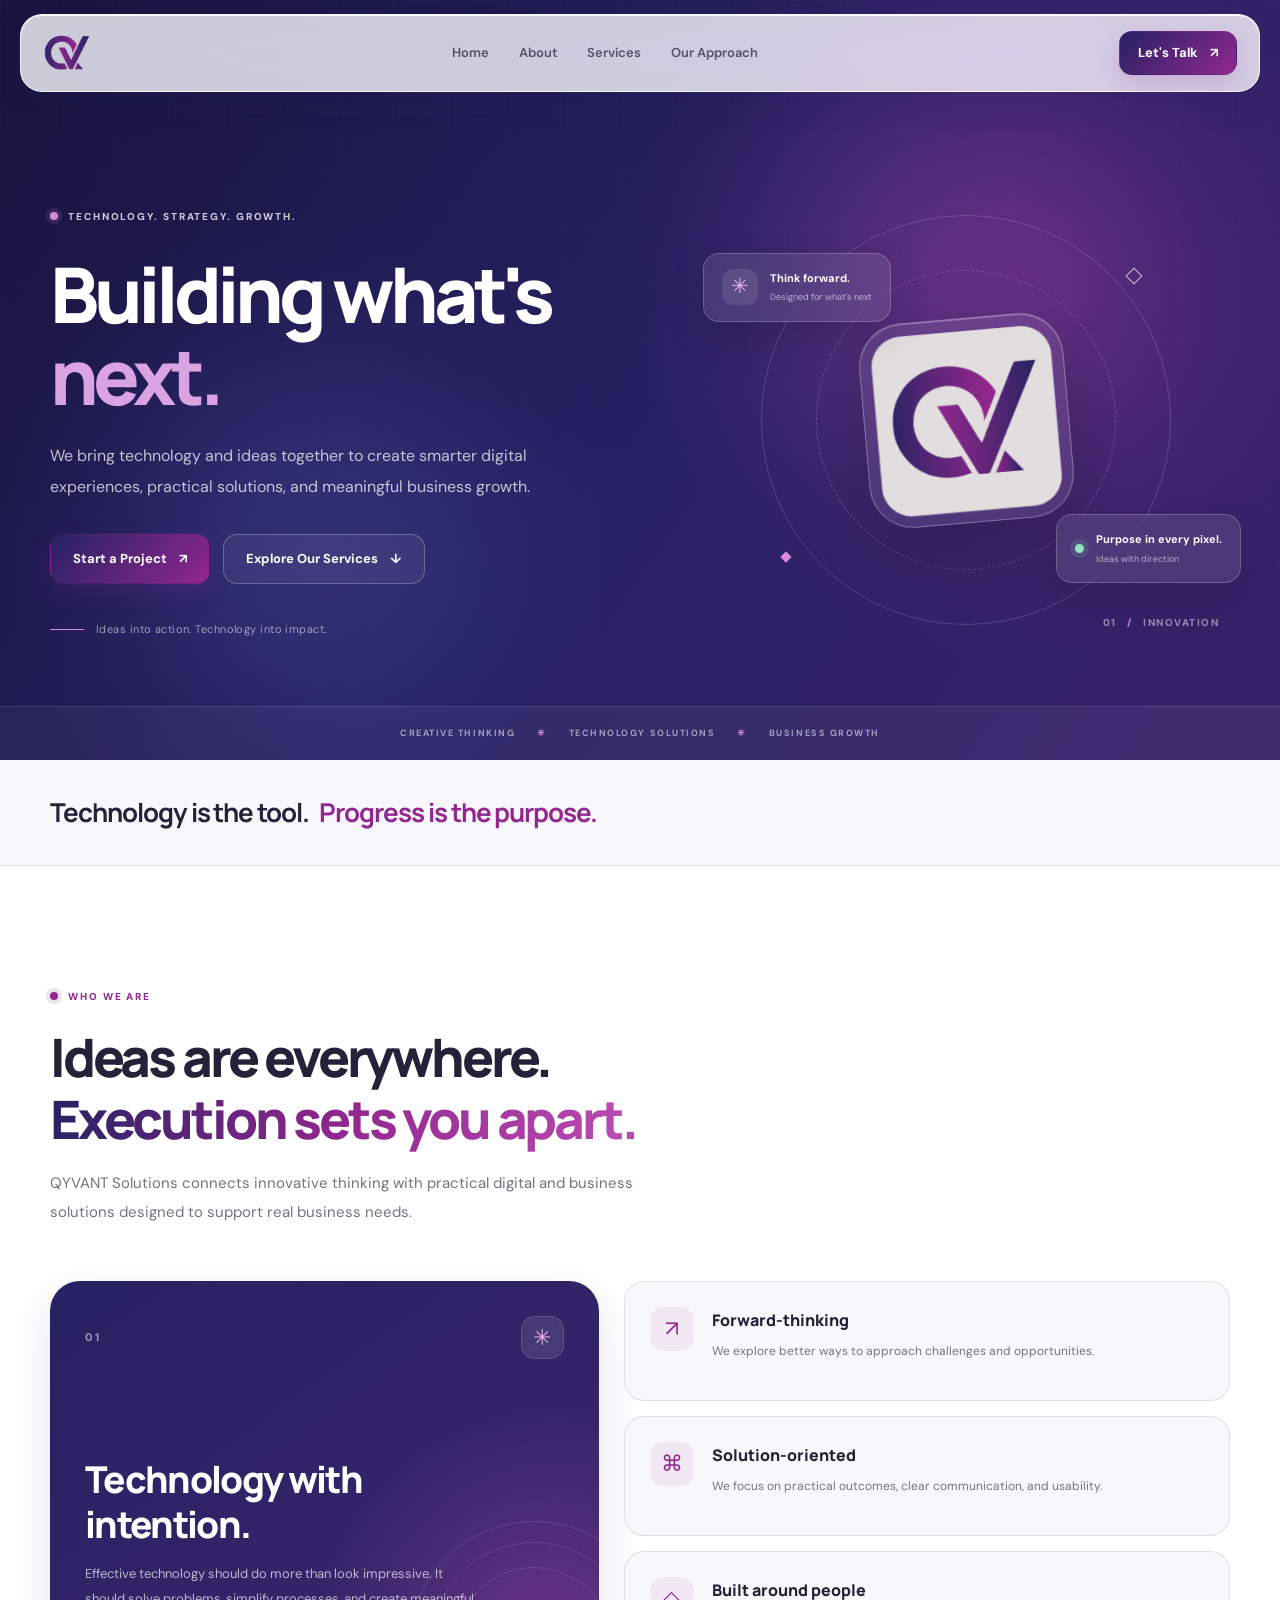
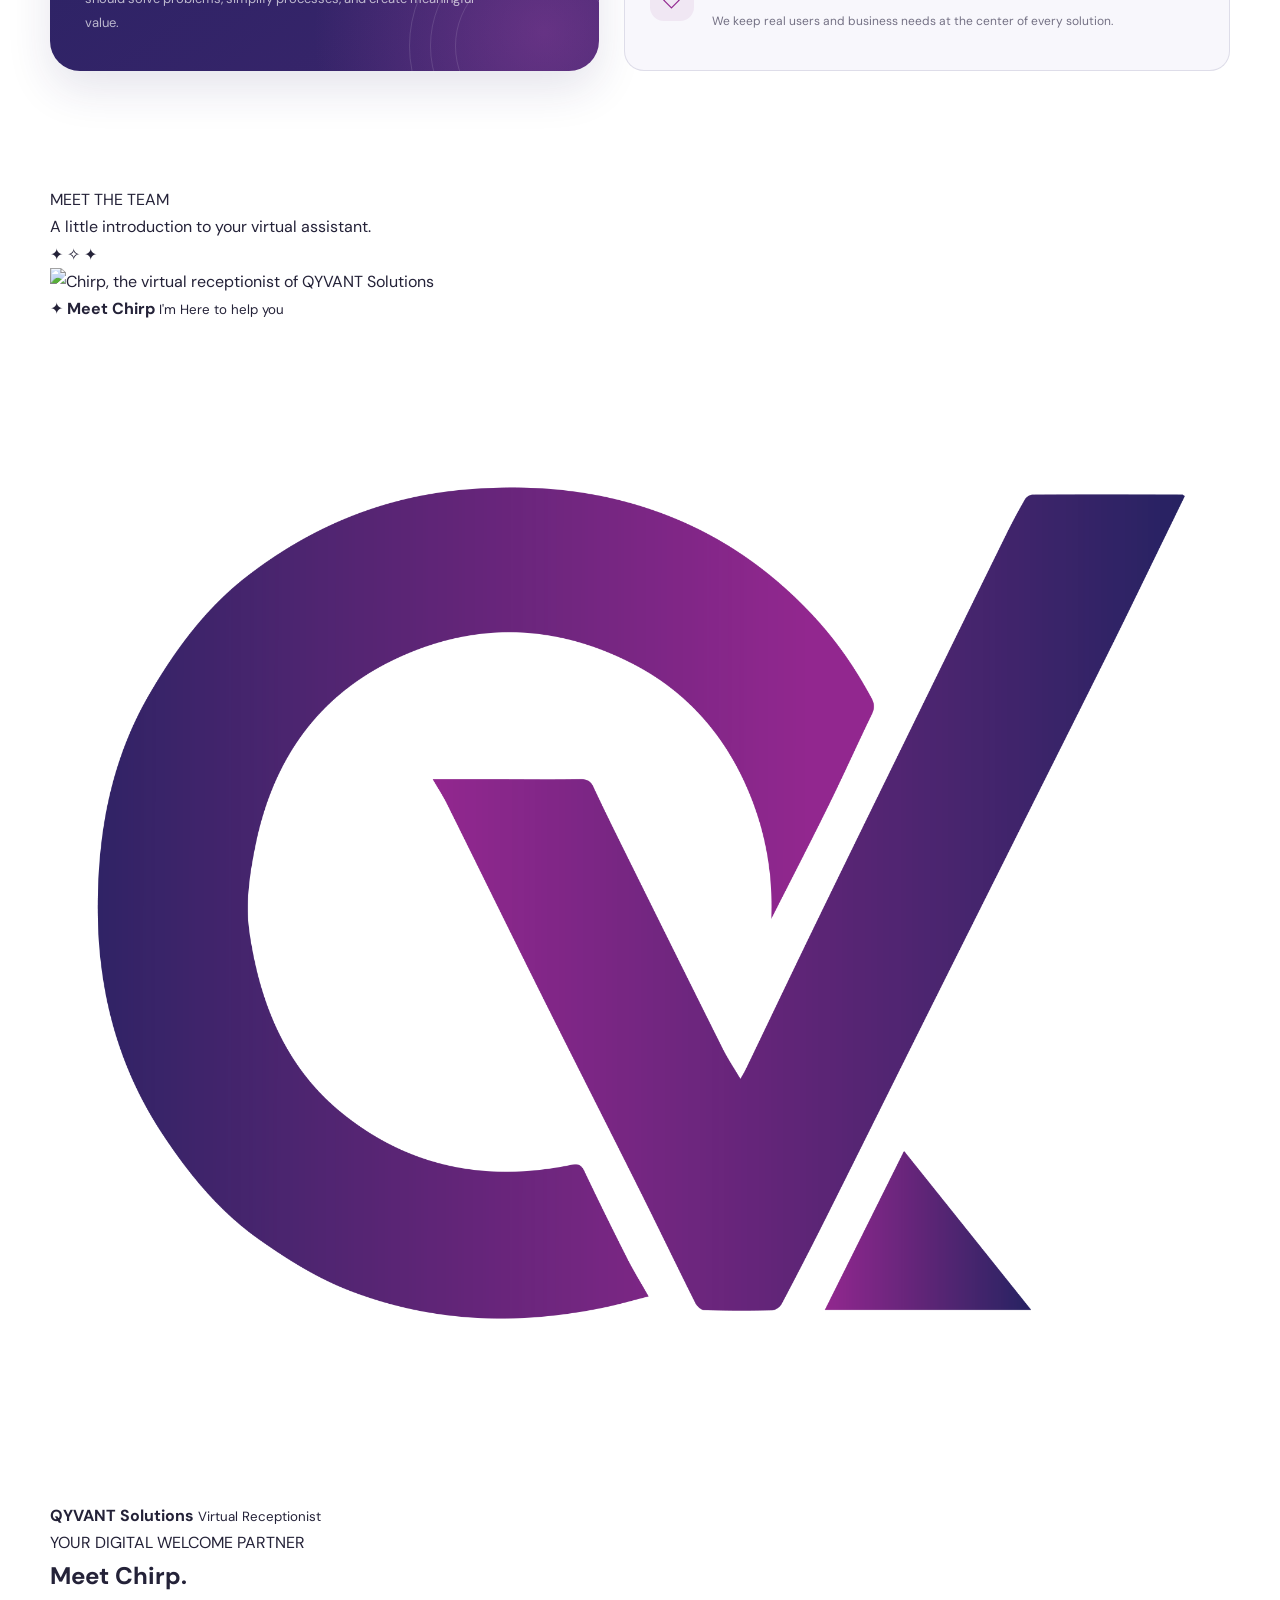
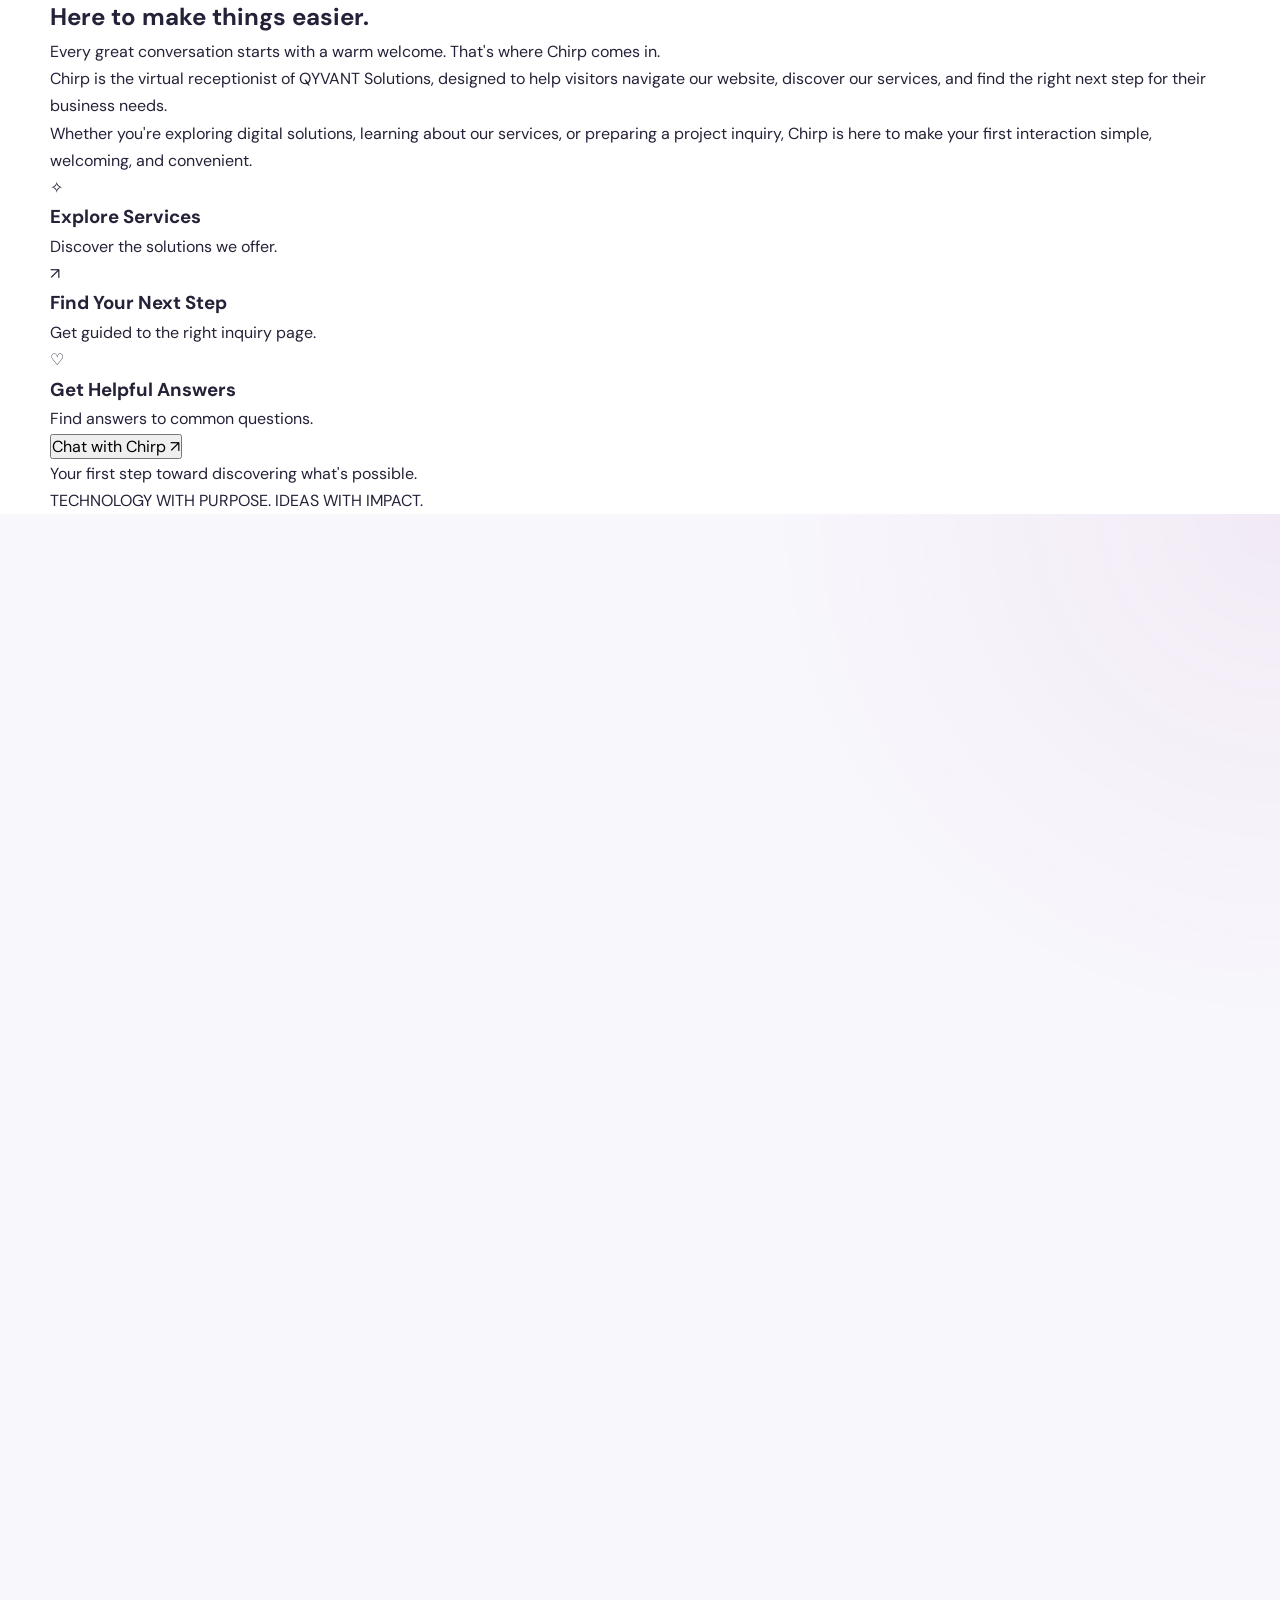
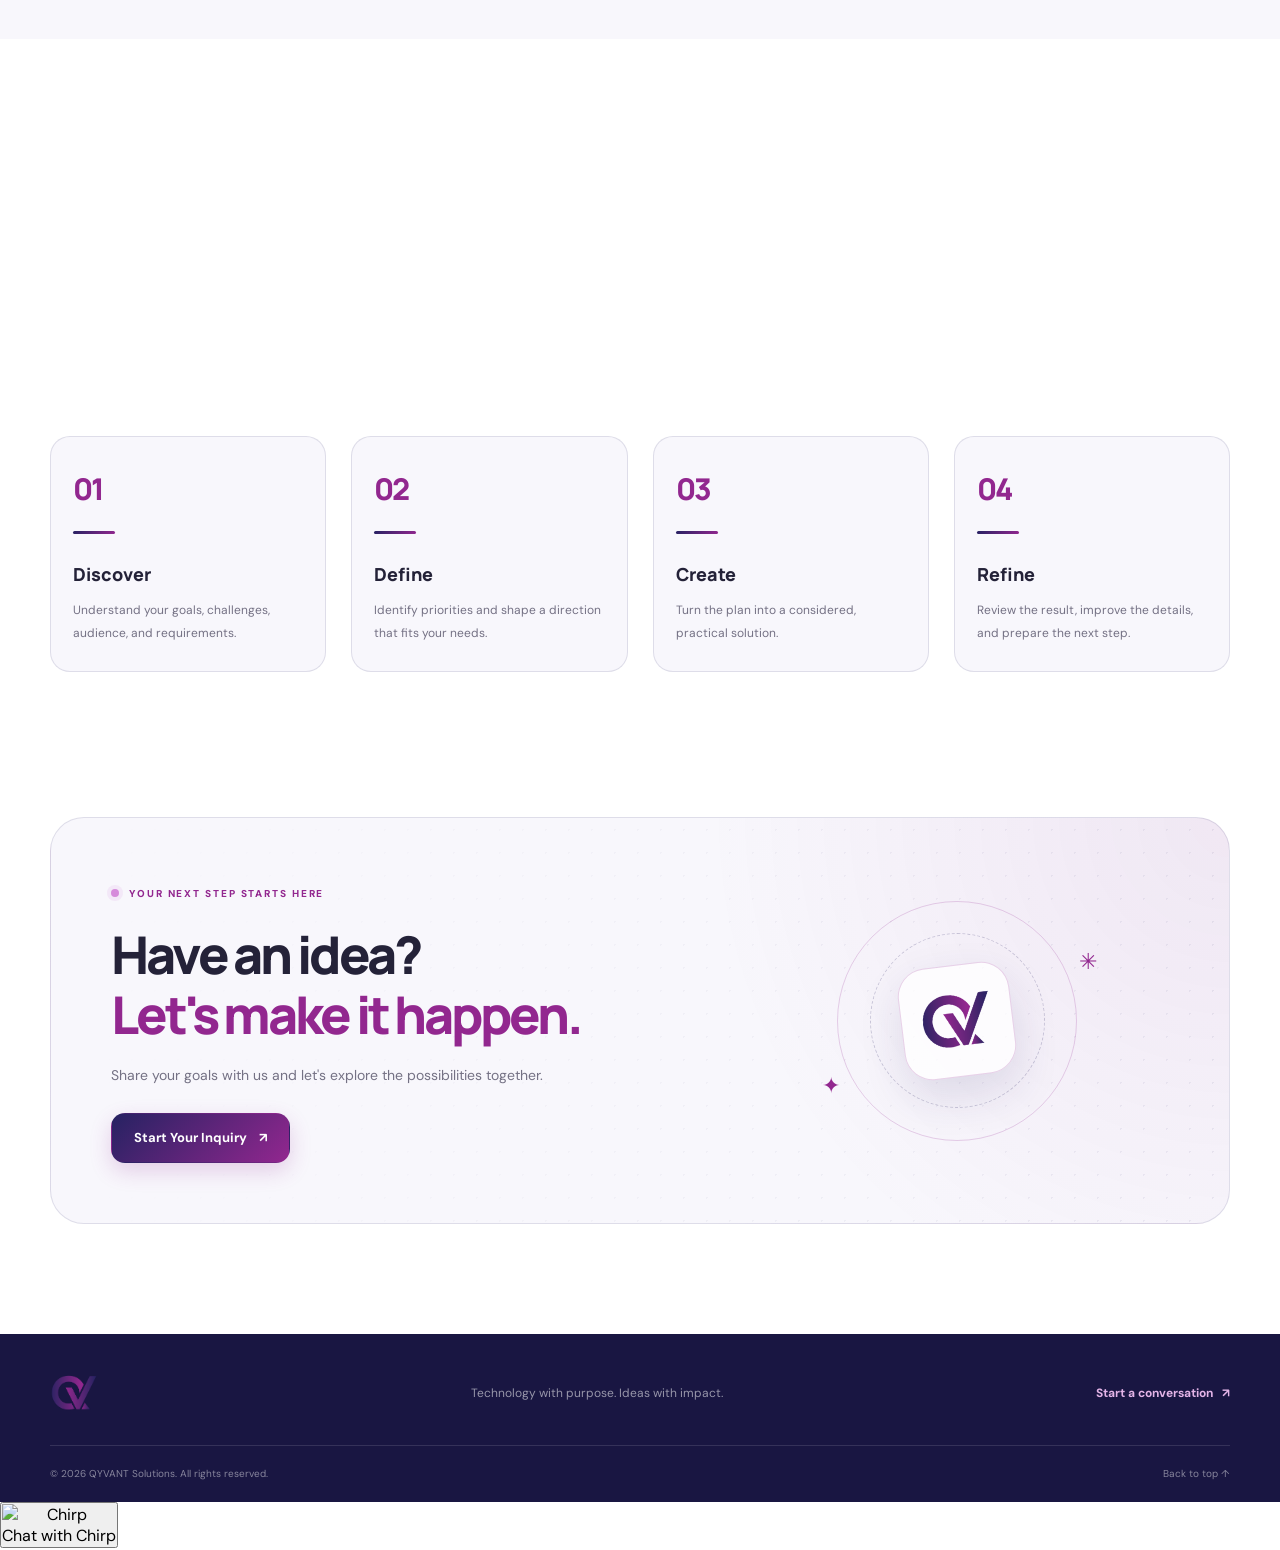
==== index.html @ beae785b "index.html" ====
<!DOCTYPE html>
<html lang="en">
<head>
    <meta charset="UTF-8">
    <meta name="viewport" content="width=device-width, initial-scale=1.0">

    <meta name="description" content="Qyvант Solutions delivers digital marketing, social media, branding, website, and business strategy solutions to help organizations grow.">

    <meta name="theme-color" content="#262262">
    <title>QYVANT Solutions | Technology With Purpose</title>

    <link rel="preconnect" href="https://fonts.googleapis.com">
    <link rel="preconnect" href="https://fonts.gstatic.com" crossorigin>
    <link href="https://fonts.googleapis.com/css2?family=DM+Sans:wght@400;500;600;700&family=Manrope:wght@400;500;600;700;800&display=swap" rel="stylesheet">

    <link rel="stylesheet" href="style.css">
    <script src="script.js" defer></script>
</head>
<body>

    <!-- NAVIGATION -->
    <header class="site-header">
        <div class="container navbar">

            <a href="index.html" class="brand" aria-label="QYVANT Solutions home">
                <img src="logo.png" alt="QYVANT Solutions logo" class="brand-logo">
            </a>

            <button class="menu-toggle"
                    type="button"
                    aria-label="Open navigation menu"
                    aria-expanded="false"
                    aria-controls="navLinks">
                <span></span>
                <span></span>
                <span></span>
            </button>

            <nav class="nav-links" id="navLinks">
                <a href="#home">Home</a>
                <a href="#about">About</a>
                <a href="#services">Services</a>
                <a href="#process">Our Approach</a>
                <a href="#contact" class="mobile-contact-link">Contact</a>
            </nav>

            <a href="inquiry.html" class="button button-nav">
                Let's Talk <span aria-hidden="true">↗</span>
            </a>

        </div>
    </header>

    <main>

        <!-- HERO -->
        <section class="hero" id="home">
            <div class="hero-grid-bg"></div>
            <div class="hero-glow hero-glow-one"></div>
            <div class="hero-glow hero-glow-two"></div>

            <div class="container hero-layout">

                <div class="hero-copy reveal">
                    <div class="eyebrow eyebrow-dark">
                        <span class="eyebrow-dot"></span>
                        TECHNOLOGY. STRATEGY. GROWTH.
                    </div>

                    <h1>
                        Building what's
                        <span class="hero-highlight">next.</span>
                    </h1>

                    <p class="hero-description">
                        We bring technology and ideas together to create
                        smarter digital experiences, practical solutions,
                        and meaningful business growth.
                    </p>

                    <div class="hero-actions">
                        <a href="inquiry.html" class="button button-primary">
                            Start a Project <span aria-hidden="true">↗</span>
                        </a>

                        <a href="#services" class="button button-outline-light">
                            Explore Our Services <span aria-hidden="true">↓</span>
                        </a>
                    </div>

                    <div class="hero-footnote">
                        <span class="footnote-line"></span>
                        <span>Ideas into action. Technology into impact.</span>
                    </div>
                </div>

                <div class="hero-art reveal reveal-delay">
                    <div class="art-orbit orbit-outer"></div>
                    <div class="art-orbit orbit-inner"></div>

                    <div class="art-cross cross-one"></div>
                    <div class="art-cross cross-two"></div>

                    <div class="art-card art-card-top">
                        <span class="art-card-icon">✳</span>
                        <div>
                            <strong>Think forward.</strong>
                            <small>Designed for what's next</small>
                        </div>
                    </div>

                    <div class="brand-emblem">
                        <div class="emblem-glow"></div>
                        <div class="emblem-inner">
                            <img src="logobranding.png" alt="QYVANT Solutions" class="hero-logo">
                        </div>
                    </div>

                    <div class="art-card art-card-bottom">
                        <span class="status-pulse"></span>
                        <div>
                            <strong>Purpose in every pixel.</strong>
                            <small>Ideas with direction</small>
                        </div>
                    </div>

                    <div class="art-index">01 <span>/</span> INNOVATION</div>
                </div>

            </div>

            <div class="hero-bottom-line">
                <span>CREATIVE THINKING</span>
                <span class="line-dot">✳</span>
                <span>TECHNOLOGY SOLUTIONS</span>
                <span class="line-dot">✳</span>
                <span>BUSINESS GROWTH</span>
            </div>
        </section>

        <!-- INTRO STRIP -->
        <section class="intro-strip">
            <div class="container intro-strip-inner">
                <p>Technology is the tool.</p>
                <p class="intro-strip-highlight">Progress is the purpose.</p>
            </div>
        </section>

        <!-- ABOUT -->
        <section class="section about-section" id="about">
            <div class="container">

                <div class="section-heading reveal">
                    <div class="eyebrow">
                        <span class="eyebrow-dot"></span>
                        WHO WE ARE
                    </div>

                    <h2>
                        Ideas are everywhere.
                        <span class="gradient-text">Execution sets you apart.</span>
                    </h2>

                    <p>
                        QYVANT Solutions connects innovative thinking
                        with practical digital and business solutions
                        designed to support real business needs.
                    </p>
                </div>

                <div class="about-grid">

                    <article class="about-feature reveal">
                        <div class="about-feature-top">
                            <span class="feature-number">01</span>
                            <span class="feature-symbol">✳</span>
                        </div>

                        <h3>Technology with intention.</h3>

                        <p>
                            Effective technology should do more than look
                            impressive. It should solve problems, simplify
                            processes, and create meaningful value.
                        </p>

                        <div class="feature-decoration"></div>
                    </article>

                    <div class="about-details">

                        <article class="detail-card reveal">
                            <span class="detail-icon">↗</span>
                            <div>
                                <h3>Forward-thinking</h3>
                                <p>
                                    We explore better ways to approach
                                    challenges and opportunities.
                                </p>
                            </div>
                        </article>

                        <article class="detail-card reveal">
                            <span class="detail-icon">⌘</span>
                            <div>
                                <h3>Solution-oriented</h3>
                                <p>
                                    We focus on practical outcomes,
                                    clear communication, and usability.
                                </p>
                            </div>
                        </article>

                        <article class="detail-card reveal">
                            <span class="detail-icon">◇</span>
                            <div>
                                <h3>Built around people</h3>
                                <p>
                                    We keep real users and business needs
                                    at the center of every solution.
                                </p>
                            </div>
                        </article>

                    </div>
                </div>
            </div>
        </section>
        <!-- =========================================
            MEET CHIRP — VIRTUAL RECEPTIONIST
        ========================================= -->

        <section class="chirp-section" id="about-chirp">
            <div class="container">

                <!-- Section Heading -->
                <div class="chirp-section-heading">
                    <span class="chirp-eyebrow">
                        <span class="chirp-eyebrow-dot"></span>
                        MEET THE TEAM
                    </span>

                    <p class="chirp-heading-note">
                        A little introduction to your virtual assistant.
                    </p>
                </div>

                <!-- Main Chirp Layout -->
                <div class="chirp-profile">

                    <!-- LEFT: CHIRP IMAGE -->
                    <div class="chirp-visual">

                        <div class="chirp-visual-glow"></div>
                        <div class="chirp-orbit chirp-orbit-one"></div>
                        <div class="chirp-orbit chirp-orbit-two"></div>

                        <span class="chirp-spark chirp-spark-one">✦</span>
                        <span class="chirp-spark chirp-spark-two">✧</span>
                        <span class="chirp-spark chirp-spark-three">✦</span>

                        <!-- Main Picture Chirp -->
                        <!-- Floating Chirp PNG -->
                        <div class="chirp-image-frame">
                            <img
                                src="chirp.png"
                                alt="Chirp, the virtual receptionist of QYVANT Solutions"
                                class="chirp-profile-image"
                                loading="lazy"
                            >
                        </div>


                        <!-- Floating Status Card -->
                        <div class="chirp-float-card chirp-float-status">
                            <span class="chirp-status-icon">✦</span>

                            <span class="chirp-status-copy">
                                <strong>Meet Chirp</strong>
                                <small>I'm Here to help you</small>
                            </span>

                            <span class="chirp-live-dot"></span>
                        </div>

                        <!-- Floating Identity Card -->
                        <div class="chirp-float-card chirp-float-identity">
                            <span class="chirp-identity-icon">
                                <img src="logo.png" alt="QYVANT Solutions Logo">
                            </span>

                            <span class="chirp-status-copy">
                                <strong>QYVANT Solutions</strong>
                                <small>Virtual Receptionist</small>
                            </span>
                        </div>

                    </div>

                    <!-- RIGHT: ABOUT CHIRP -->
                    <div class="chirp-content">

                        <span class="chirp-content-label">
                            YOUR DIGITAL WELCOME PARTNER
                        </span>

                        <h2>
                            Meet <span>Chirp.</span><br>
                            Here to make things easier.
                        </h2>

                        <p class="chirp-intro">
                            Every great conversation starts with a warm welcome.
                            That's where Chirp comes in.
                        </p>

                        <p class="chirp-description">
                            Chirp is the virtual receptionist of QYVANT Solutions,
                            designed to help visitors navigate our website,
                            discover our services, and find the right next step
                            for their business needs.
                        </p>

                        <p class="chirp-description">
                            Whether you're exploring digital solutions, learning
                            about our services, or preparing a project inquiry,
                            Chirp is here to make your first interaction simple,
                            welcoming, and convenient.
                        </p>

                        <!-- Chirp Features -->
                        <div class="chirp-features">

                            <div class="chirp-feature">
                                <span class="chirp-feature-icon">✧</span>

                                <div>
                                    <h3>Explore Services</h3>
                                    <p>Discover the solutions we offer.</p>
                                </div>
                            </div>

                            <div class="chirp-feature">
                                <span class="chirp-feature-icon">↗</span>

                                <div>
                                    <h3>Find Your Next Step</h3>
                                    <p>Get guided to the right inquiry page.</p>
                                </div>
                            </div>

                            <div class="chirp-feature">
                                <span class="chirp-feature-icon">♡</span>

                                <div>
                                    <h3>Get Helpful Answers</h3>
                                    <p>Find answers to common questions.</p>
                                </div>
                            </div>

                        </div>

                        <!-- CTA -->
                        <button
                            type="button"
                            class="chirp-cta"
                            onclick="document.getElementById('qyvantChatToggle')?.click()"
                        >
                            Chat with Chirp
                            <span aria-hidden="true">↗</span>
                        </button>

                        <p class="chirp-small-note">
                            Your first step toward discovering what's possible.
                        </p>

                    </div>

                </div>

                <!-- Bottom Accent -->
                <div class="chirp-bottom-line">
                    <span></span>
                    <p>TECHNOLOGY WITH PURPOSE. IDEAS WITH IMPACT.</p>
                    <span></span>
                </div>

            </div>
        </section>

        <!-- SERVICES -->
        <section class="section services-section" id="services">
            <div class="container">

                <div class="services-heading-row">
                    <div class="section-heading reveal">
                        <div class="eyebrow">
                            <span class="eyebrow-dot"></span>
                            WHAT WE DO
                        </div>

                        <h2>
                            The right ideas.
                            <span class="gradient-text">The right solutions.</span>
                        </h2>

                        <p>
                            Explore services designed to support your
                            digital presence, operational needs, and
                            business goals.
                        </p>
                    </div>

                    <a href="inquiry.html" class="text-link reveal">
                        Discuss your project <span>↗</span>
                    </a>
                </div>

                <div class="services-grid">

                    <article class="service-card reveal">
                        <div class="service-card-top">
                            <span class="service-icon">✳</span>
                            <span class="service-index">01</span>
                        </div>

                        <h3>Digital Marketing</h3>

                        <p>
                            Build stronger digital visibility through
                            strategic campaigns, audience-focused
                            messaging, and measurable objectives.
                        </p>

                        <a href="inquiry.html?service=Digital%20Marketing" class="service-link">
                            Explore service <span>↗</span>
                        </a>
                    </article>

                    <article class="service-card service-card-featured reveal">
                        <div class="service-card-top">
                            <span class="service-icon">⌘</span>
                            <span class="service-index">02</span>
                        </div>

                        <h3>Social Media &amp; Content</h3>

                        <p>
                            Create a consistent brand presence with
                            purposeful content, creative direction,
                            and audience engagement.
                        </p>

                        <a href="inquiry.html?service=Social%20Media%20%26%20Content" class="service-link">
                            Explore service <span>↗</span>
                        </a>
                    </article>

                    <article class="service-card reveal">
                        <div class="service-card-top">
                            <span class="service-icon">◇</span>
                            <span class="service-index">03</span>
                        </div>

                        <h3>Branding &amp; Creative</h3>

                        <p>
                            Develop a recognizable visual identity
                            through thoughtful design, cohesive
                            messaging, and creative assets.
                        </p>

                        <a href="inquiry.html?service=Branding%20%26%20Creative" class="service-link">
                            Explore service <span>↗</span>
                        </a>
                    </article>

                    <article class="service-card reveal">
                        <div class="service-card-top">
                            <span class="service-icon">⌘</span>
                            <span class="service-index">04</span>
                        </div>

                        <h3>Website &amp; Digital Solutions</h3>

                        <p>
                            Create professional digital experiences
                            that communicate clearly and help users
                            take the next step.
                        </p>

                        <a href="inquiry.html?service=Website%20%26%20Digital%20Solutions" class="service-link">
                            Explore service <span>↗</span>
                        </a>
                    </article>

                    <article class="service-card reveal">
                        <div class="service-card-top">
                            <span class="service-icon">↗</span>
                            <span class="service-index">05</span>
                        </div>

                        <h3>Business &amp; Digital Strategy</h3>

                        <p>
                            Align digital initiatives with business
                            priorities through structured planning,
                            research, and strategic thinking.
                        </p>

                        <a href="inquiry.html?service=Business%20%26%20Digital%20Strategy" class="service-link">
                            Explore service <span>↗</span>
                        </a>
                    </article>

                    <article class="service-card service-card-cta reveal">
                        <span class="cta-mini-label">HAVE AN IDEA?</span>

                        <h3>Let's build something meaningful.</h3>

                        <p>
                            Tell us what you have in mind. Let's explore
                            how we can help move it forward.
                        </p>

                        <a href="inquiry.html" class="button button-white">
                            Make an Inquiry <span>↗</span>
                        </a>
                    </article>

                </div>
            </div>
        </section>

        <!-- APPROACH -->
        <section class="section process-section" id="process">
            <div class="container">

                <div class="section-heading section-heading-centered reveal">
                    <div class="eyebrow">
                        <span class="eyebrow-dot"></span>
                        OUR APPROACH
                    </div>

                    <h2>
                        Clear thinking.
                        <span class="gradient-text">Purposeful execution.</span>
                    </h2>

                    <p>
                        A straightforward approach that keeps the goal,
                        the details, and the people aligned.
                    </p>
                </div>

                <div class="process-grid">

                    <article class="process-step reveal">
                        <span class="process-number">01</span>
                        <div class="process-line"></div>
                        <h3>Discover</h3>
                        <p>
                            Understand your goals, challenges,
                            audience, and requirements.
                        </p>
                    </article>

                    <article class="process-step reveal">
                        <span class="process-number">02</span>
                        <div class="process-line"></div>
                        <h3>Define</h3>
                        <p>
                            Identify priorities and shape a direction
                            that fits your needs.
                        </p>
                    </article>

                    <article class="process-step reveal">
                        <span class="process-number">03</span>
                        <div class="process-line"></div>
                        <h3>Create</h3>
                        <p>
                            Turn the plan into a considered,
                            practical solution.
                        </p>
                    </article>

                    <article class="process-step reveal">
                        <span class="process-number">04</span>
                        <div class="process-line"></div>
                        <h3>Refine</h3>
                        <p>
                            Review the result, improve the details,
                            and prepare the next step.
                        </p>
                    </article>

                </div>
            </div>
        </section>

        <!-- CONTACT CTA -->
        <section class="contact-section" id="contact">
            <div class="container">
                <div class="contact-panel reveal">

                    <div class="contact-pattern"></div>

                    <div class="contact-copy">
                        <div class="eyebrow eyebrow-dark">
                            <span class="eyebrow-dot"></span>
                            YOUR NEXT STEP STARTS HERE
                        </div>

                        <h2>
                            Have an idea?
                            <br>
                            <span>Let's make it happen.</span>
                        </h2>

                        <p>
                            Share your goals with us and let's explore
                            the possibilities together.
                        </p>

                        <a href="inquiry.html" class="button button-primary">
                            Start Your Inquiry <span>↗</span>
                        </a>
                    </div>

                    <div class="contact-graphic" aria-hidden="true">
                        <div class="contact-graphic-ring ring-one"></div>
                        <div class="contact-graphic-ring ring-two"></div>
                        <div class="contact-graphic-center">
                            <img src="logo.png" alt="" class="contact-logo">
                        </div>
                        <span class="graphic-spark spark-one">✳</span>
                        <span class="graphic-spark spark-two">✦</span>
                    </div>

                </div>
            </div>
        </section>

    </main>

    <!-- FOOTER -->
    <footer class="site-footer">
        <div class="container">

            <div class="footer-main">
                <a href="#home" class="brand footer-brand" aria-label="QYVANT Solutions home">
                    <img src="logo.png" alt="QYVANT Solutions logo" class="brand-logo">
                </a>

                <p>
                    Technology with purpose.
                    Ideas with impact.
                </p>

                <a href="inquiry.html" class="footer-contact-link">
                    Start a conversation <span>↗</span>
                </a>
            </div>

            <div class="footer-bottom">
                <p>
                    &copy; <span data-current-year></span>
                    QYVANT Solutions. All rights reserved.
                </p>

                <a href="#home">Back to top ↑</a>
            </div>

        </div>
    </footer>

<!-- =========================================
     CHIRP CHAT RECEPTIONIST
========================================= -->

<div class="qyvant-chat-widget" id="qyvantChatWidget">

    <!-- Floating Chat Button -->
    <button
        type="button"
        class="qyvant-chat-toggle"
        id="qyvantChatToggle"
        aria-label="Chat with Chirp"
        aria-expanded="false"
        aria-controls="qyvantChatPanel"
    >
        
        <span class="qyvant-chat-toggle-icon">
            <img
                src="messagechirp.png"
                alt="Chirp"
                class="chirp-toggle-avatar"
            >
        </span>

        <span class="qyvant-chat-toggle-label">Chat with Chirp</span>
        <span class="qyvant-chat-online-dot"></span>
    </button>

    <!-- Chat Panel -->
    <section
        class="qyvant-chat-panel"
        id="qyvantChatPanel"
        aria-label="Chirp Virtual Receptionist"
        hidden
    >

        <!-- Chirp Header -->
        <div class="qyvant-chat-header">

            <div class="qyvant-chat-avatar">
                <img
                    src="messagechirp.png"
                    alt="Chirp"
                    class="chirp-avatar-image"
                >
                <i></i>
            </div>

            <div class="qyvant-chat-header-info">
                <h2>Chirp</h2>
                <p>
                    <span class="qyvant-chat-status-dot"></span>
                    Your virtual receptionist
                </p>
            </div>

            <button
                type="button"
                class="qyvant-chat-close"
                id="qyvantChatClose"
                aria-label="Close chat"
            >×</button>

        </div>

        <!-- Welcome Message -->
        <div
            class="qyvant-chat-messages"
            id="qyvantChatMessages"
            role="log"
            aria-live="polite"
            aria-relevant="additions"
        >
            <div class="qyvant-chat-message bot">
                <div class="qyvant-chat-bubble">Hi there! I'm Chirp, your virtual receptionist at QYVANT Solutions! 👋

I'm here to help you explore our services, answer common questions, and guide you through submitting an inquiry or appointment request.

What can I help you with today?</div>
            </div>
        </div>

        <!-- Suggested Questions -->
        <div
            class="qyvant-chat-suggestions"
            id="qyvantChatSuggestions"
        >
            <button
                type="button"
                data-chat-question="What services do you offer?"
            >
                Our services
            </button>

            <button
                type="button"
                data-chat-question="How do I request an appointment?"
            >
                Appointment
            </button>

            <button
                type="button"
                data-chat-question="How do I send an inquiry?"
            >
                Send an inquiry
            </button>
        </div>

        <!-- Message Input -->
        <form
            class="qyvant-chat-form"
            id="qyvantChatForm"
        >
            <label
                class="qyvant-chat-sr-only"
                for="qyvantChatInput"
            >
                Type your message
            </label>

            <input
                type="text"
                id="qyvantChatInput"
                name="message"
                placeholder="Ask Chirp a question..."
                autocomplete="off"
                maxlength="500"
                required
            >

            <button
                type="submit"
                class="qyvant-chat-send"
                aria-label="Send message"
            >➤</button>
        </form>

        <div class="qyvant-chat-footer">
            Powered by QYVANT Solutions
        </div>

    </section>
</div>
</body>
</html>
---- style.css ----
/* =========================================================
   QYVANT SOLUTIONS
   MAIN STYLESHEET
   Pages: index.html | inquiry.html
========================================================= */

/* =========================================================
   1. RESET & ROOT VARIABLES
========================================================= */

:root {
    --primary: #262262;
    --primary-dark: #191642;
    --secondary: #92278f;
    --secondary-light: #b94db3;

    --text: #242238;
    --text-muted: #747184;
    --white: #ffffff;
    --surface: #f8f7fc;
    --surface-alt: #f0eef8;
    --border: rgba(38, 34, 98, 0.12);

    --gradient: linear-gradient(
        135deg,
        var(--primary),
        var(--secondary)
    );

    --shadow-sm: 0 8px 24px rgba(38, 34, 98, 0.07);
    --shadow-md: 0 18px 45px rgba(38, 34, 98, 0.12);
    --shadow-lg: 0 28px 70px rgba(38, 34, 98, 0.17);

    --radius-sm: 12px;
    --radius-md: 20px;
    --radius-lg: 30px;

    --container: 1180px;
    --transition: 0.3s ease;
}

* {
    box-sizing: border-box;
    margin: 0;
    padding: 0;
}

html {
    scroll-behavior: smooth;
    scroll-padding-top: 110px;
}

body {
    min-width: 320px;
    font-family: "DM Sans", sans-serif;
    color: var(--text);
    background: var(--white);
    line-height: 1.7;
    overflow-x: hidden;
    -webkit-font-smoothing: antialiased;
}

body,
button,
input,
textarea,
select {
    font-family: "DM Sans", sans-serif;
}

button,
input,
textarea,
select {
    font-size: inherit;
}

button,
a {
    -webkit-tap-highlight-color: transparent;
}

button {
    cursor: pointer;
}

a {
    color: inherit;
    text-decoration: none;
}

img {
    display: block;
    max-width: 100%;
}

ul,
ol {
    list-style: none;
}

::selection {
    color: var(--white);
    background: var(--secondary);
}

.container {
    width: min(var(--container), calc(100% - 48px));
    margin-inline: auto;
}

section {
    position: relative;
}

.gradient-text {
    color: var(--secondary);
    background: linear-gradient(
        100deg,
        var(--primary),
        var(--secondary),
        var(--secondary-light)
    );
    -webkit-background-clip: text;
    background-clip: text;
    -webkit-text-fill-color: transparent;
}

/* =========================================================
   2. HEADER & GLASSMORPHISM NAVBAR
========================================================= */

.site-header {
    position: fixed;
    z-index: 1000;
    top: 14px;
    left: 0;
    width: 100%;
    padding-inline: 20px;
}

.navbar {
    position: relative;
    display: flex;
    align-items: center;
    justify-content: space-between;
    gap: 28px;

    width: min(1240px, 100%);
    min-height: 78px;
    margin-inline: auto;
    padding: 12px 22px;

    background: rgba(255, 255, 255, 0.78);
    border: 1px solid rgba(255, 255, 255, 0.8);
    border-radius: 22px;

    -webkit-backdrop-filter: blur(22px) saturate(160%);
    backdrop-filter: blur(22px) saturate(160%);

    box-shadow:
        0 10px 35px rgba(38, 34, 98, 0.08),
        inset 0 1px 0 rgba(255, 255, 255, 0.9);

    transition:
        background var(--transition),
        box-shadow var(--transition),
        border-color var(--transition);
}

.site-header:hover .navbar {
    background: rgba(255, 255, 255, 0.9);
    box-shadow: 0 14px 42px rgba(38, 34, 98, 0.11);
}

.brand {
    display: inline-flex;
    align-items: center;
    gap: 12px;
    flex-shrink: 0;
    min-width: 0;
}

.brand-logo {
    width: 48px;
    height: 48px;
    flex: 0 0 48px;
    object-fit: contain;
    object-position: center;
    transition: transform var(--transition);
}

.brand:hover .brand-logo {
    transform: scale(1.06);
}

.brand-copy {
    display: flex;
    flex-direction: column;
    line-height: 1.15;
}

.brand-copy strong {
    color: var(--primary);
    font-family: "Manrope", sans-serif;
    font-size: 17px;
    font-weight: 800;
    letter-spacing: 0.09em;
}

.brand-copy small {
    margin-top: 5px;
    color: var(--secondary);
    font-size: 9px;
    font-weight: 700;
    letter-spacing: 0.25em;
}

.nav-links {
    display: flex;
    align-items: center;
    justify-content: center;
    gap: clamp(16px, 2.3vw, 30px);
}

.nav-links a {
    position: relative;
    padding-block: 8px;
    color: #555168;
    font-size: 13px;
    font-weight: 600;
    transition: color var(--transition);
}

.nav-links a::after {
    position: absolute;
    right: 0;
    bottom: 2px;
    left: 0;
    height: 2px;
    content: "";
    background: var(--secondary);
    border-radius: 10px;
    transform: scaleX(0);
    transform-origin: right;
    transition: transform var(--transition);
}

.nav-links a:hover,
.nav-links a:focus-visible {
    color: var(--secondary);
}

.nav-links a:hover::after,
.nav-links a:focus-visible::after {
    transform: scaleX(1);
    transform-origin: left;
}

.mobile-contact-link {
    display: none;
}

.menu-toggle {
    display: none;
    align-items: center;
    justify-content: center;
    flex-direction: column;
    gap: 5px;

    width: 44px;
    height: 44px;

    background: rgba(38, 34, 98, 0.05);
    border: 1px solid var(--border);
    border-radius: 13px;
}

.menu-toggle span {
    display: block;
    width: 19px;
    height: 2px;
    background: var(--primary);
    border-radius: 10px;
    transition:
        transform var(--transition),
        opacity var(--transition);
}

.menu-toggle.active span:first-child {
    transform: translateY(7px) rotate(45deg);
}

.menu-toggle.active span:nth-child(2) {
    opacity: 0;
}

.menu-toggle.active span:last-child {
    transform: translateY(-7px) rotate(-45deg);
}

.back-home {
    display: inline-flex;
    align-items: center;
    gap: 9px;
    color: var(--primary);
    font-size: 14px;
    font-weight: 700;
    transition:
        color var(--transition),
        transform var(--transition);
}

.back-home:hover {
    color: var(--secondary);
    transform: translateX(-3px);
}

/* =========================================================
   3. BUTTONS
========================================================= */

.button {
    display: inline-flex;
    align-items: center;
    justify-content: center;
    gap: 12px;

    min-height: 50px;
    padding: 13px 22px;

    border: 1px solid transparent;
    border-radius: 14px;

    font-size: 13px;
    font-weight: 700;
    line-height: 1.3;

    transition:
        transform var(--transition),
        box-shadow var(--transition),
        background var(--transition),
        color var(--transition),
        border-color var(--transition);
}

.button span {
    display: inline-block;
    transition: transform var(--transition);
}

.button:hover {
    transform: translateY(-3px);
}

.button:hover span {
    transform: translate(2px, -2px);
}

.button-primary,
.button-nav {
    color: var(--white);
    background: var(--gradient);
    box-shadow: 0 8px 22px rgba(146, 39, 143, 0.2);
}

.button-primary:hover,
.button-nav:hover {
    box-shadow: 0 13px 30px rgba(146, 39, 143, 0.3);
}

.button-nav {
    min-height: 44px;
    padding: 11px 18px;
    border-radius: 13px;
    white-space: nowrap;
}

.button-outline-light {
    color: var(--white);
    background: rgba(255, 255, 255, 0.06);
    border-color: rgba(255, 255, 255, 0.25);
}

.button-outline-light:hover {
    background: rgba(255, 255, 255, 0.13);
    border-color: rgba(255, 255, 255, 0.5);
}

.button-white {
    color: var(--primary);
    background: var(--white);
    box-shadow: var(--shadow-sm);
}

.button-white:hover {
    color: var(--secondary);
    box-shadow: var(--shadow-md);
}

/* =========================================================
   4. HERO SECTION
========================================================= */

.hero {
    position: relative;
    display: flex;
    align-items: center;
    min-height: 760px;
    padding: 160px 0 80px;
    overflow: hidden;
    color: var(--white);
    background:
        radial-gradient(
            circle at 80% 35%,
            rgba(146, 39, 143, 0.3),
            transparent 35%
        ),
        linear-gradient(
            125deg,
            #17143d 0%,
            #262262 52%,
            #3a216a 100%
        );
}

.hero-grid-bg {
    position: absolute;
    inset: 0;
    pointer-events: none;
    opacity: 0.2;
    background-image:
        linear-gradient(rgba(255, 255, 255, 0.08) 1px, transparent 1px),
        linear-gradient(90deg, rgba(255, 255, 255, 0.08) 1px, transparent 1px);
    background-size: 56px 56px;
    mask-image: linear-gradient(to bottom, black, transparent 95%);
}

.hero-glow {
    position: absolute;
    width: 360px;
    height: 360px;
    pointer-events: none;
    border-radius: 50%;
    filter: blur(85px);
    opacity: 0.22;
    animation: glowDrift 12s ease-in-out infinite alternate;
}

.hero-glow-one {
    top: 15%;
    right: 10%;
    background: #c45fcb;
}

.hero-glow-two {
    bottom: 5%;
    left: 10%;
    background: #716de5;
    animation-delay: -5s;
}

.hero-layout {
    position: relative;
    z-index: 2;
    display: grid;
    grid-template-columns: 1.05fr 0.95fr;
    align-items: center;
    gap: 70px;
}

.hero-copy {
    max-width: 610px;
}

.eyebrow {
    display: inline-flex;
    align-items: center;
    gap: 10px;
    color: var(--secondary);
    font-size: 10px;
    font-weight: 800;
    letter-spacing: 0.19em;
    line-height: 1.5;
}

.eyebrow-dark {
    color: rgba(255, 255, 255, 0.78);
}

.eyebrow-dot {
    display: inline-block;
    width: 8px;
    height: 8px;
    flex: 0 0 8px;
    background: var(--secondary);
    border-radius: 50%;
    box-shadow: 0 0 0 4px rgba(146, 39, 143, 0.14);
}

.eyebrow-dark .eyebrow-dot {
    background: #d68bdb;
    box-shadow: 0 0 0 4px rgba(214, 139, 219, 0.14);
}

.hero h1 {
    max-width: 650px;
    margin-top: 25px;
    font-family: "Manrope", sans-serif;
    font-size: clamp(48px, 6vw, 78px);
    font-weight: 800;
    letter-spacing: -0.065em;
    line-height: 1.06;
}

.hero-highlight {
    display: inline-block;
    color: #d9a4e1;
}

.hero-description {
    max-width: 520px;
    margin-top: 25px;
    color: rgba(255, 255, 255, 0.73);
    font-size: 16px;
    line-height: 1.9;
}

.hero-actions {
    display: flex;
    flex-wrap: wrap;
    gap: 13px;
    margin-top: 32px;
}

.hero-footnote {
    display: flex;
    align-items: center;
    gap: 12px;
    margin-top: 36px;
    color: rgba(255, 255, 255, 0.55);
    font-size: 11px;
    letter-spacing: 0.04em;
}

.footnote-line {
    width: 34px;
    height: 1px;
    background: #d68bdb;
}

/* =========================================================
   5. HERO ARTWORK & BRAND IMAGE
========================================================= */

.hero-art {
    position: relative;
    display: grid;
    place-items: center;
    min-height: 440px;
    isolation: isolate;
}

.art-orbit {
    position: absolute;
    top: 50%;
    left: 50%;
    border: 1px solid rgba(255, 255, 255, 0.16);
    border-radius: 50%;
    transform: translate(-50%, -50%);
    pointer-events: none;
}

.orbit-outer {
    width: min(410px, 90%);
    aspect-ratio: 1;
    animation: orbitRotate 40s linear infinite;
}

.orbit-inner {
    width: min(300px, 70%);
    aspect-ratio: 1;
    border-style: dashed;
    border-color: rgba(214, 139, 219, 0.38);
    animation: orbitRotate 55s linear infinite reverse;
}

.art-cross {
    position: absolute;
    width: 12px;
    height: 12px;
    border: 1px solid rgba(255, 255, 255, 0.7);
    transform: rotate(45deg);
}

.cross-one {
    top: 16%;
    right: 17%;
}

.cross-two {
    bottom: 18%;
    left: 15%;
    width: 8px;
    height: 8px;
    background: #d68bdb;
    border: 0;
}

.brand-emblem {
    position: relative;
    display: grid;
    place-items: center;
    width: 205px;
    height: 205px;
    border: 1px solid rgba(255, 255, 255, 0.3);
    border-radius: 44px;
    background: rgba(255, 255, 255, 0.08);
    box-shadow:
        0 25px 70px rgba(0, 0, 0, 0.2),
        inset 0 1px 0 rgba(255, 255, 255, 0.25);
    -webkit-backdrop-filter: blur(16px);
    backdrop-filter: blur(16px);
    transform: rotate(-5deg);
    animation: emblemFloat 6s ease-in-out infinite;
}

.emblem-glow {
    position: absolute;
    inset: 12px;
    border-radius: 34px;
    background: linear-gradient(
        135deg,
        rgba(214, 139, 219, 0.23),
        rgba(255, 255, 255, 0.02)
    );
}

.emblem-inner {
    position: relative;
    display: grid;
    place-items: center;
    width: 100%;
    height: 100%;
    gap: 8px;
}

.emblem-logo {
    width: 112px;
    height: 112px;
    object-fit: contain;
    filter: drop-shadow(0 10px 24px rgba(0, 0, 0, 0.16));
}

.emblem-caption {
    color: rgba(255, 255, 255, 0.85);
    font-family: "Manrope", sans-serif;
    font-size: 10px;
    font-weight: 800;
    letter-spacing: 0.25em;
}

.art-card {
    position: absolute;
    z-index: 2;
    display: flex;
    align-items: center;
    gap: 12px;
    padding: 15px 18px;
    color: var(--white);
    background: rgba(255, 255, 255, 0.1);
    border: 1px solid rgba(255, 255, 255, 0.2);
    border-radius: 16px;
    box-shadow: 0 18px 40px rgba(0, 0, 0, 0.12);
    -webkit-backdrop-filter: blur(18px);
    backdrop-filter: blur(18px);
}

.art-card-top {
    top: 12%;
    left: 0;
    animation: cardFloat 6s ease-in-out infinite;
}

.art-card-bottom {
    right: -2%;
    bottom: 13%;
    animation: cardFloat 7s ease-in-out infinite reverse;
}

.art-card-icon {
    display: grid;
    place-items: center;
    width: 36px;
    height: 36px;
    color: #e7b1ec;
    background: rgba(255, 255, 255, 0.1);
    border-radius: 11px;
    font-size: 21px;
}

.art-card strong,
.art-card small {
    display: block;
}

.art-card strong {
    font-size: 11px;
    font-weight: 700;
}

.art-card small {
    margin-top: 3px;
    color: rgba(255, 255, 255, 0.6);
    font-size: 9px;
}

.status-pulse {
    width: 9px;
    height: 9px;
    flex: 0 0 9px;
    background: #8de6bd;
    border-radius: 50%;
    box-shadow: 0 0 0 5px rgba(141, 230, 189, 0.12);
}

.art-index {
    position: absolute;
    right: 2%;
    bottom: 2%;
    color: rgba(255, 255, 255, 0.5);
    font-size: 10px;
    font-weight: 700;
    letter-spacing: 0.15em;
}

.art-index span {
    margin-inline: 7px;
    color: #d68bdb;
}

/* =========================================================
   6. HERO BOTTOM STRIP
========================================================= */

.hero-bottom-line {
    position: absolute;
    right: 0;
    bottom: 0;
    left: 0;
    display: flex;
    align-items: center;
    justify-content: center;
    flex-wrap: wrap;
    gap: 22px;
    min-height: 54px;
    padding: 12px 24px;
    background: rgba(255, 255, 255, 0.045);
    border-top: 1px solid rgba(255, 255, 255, 0.1);
    color: rgba(255, 255, 255, 0.55);
    font-size: 9px;
    font-weight: 700;
    letter-spacing: 0.17em;
}

.line-dot {
    color: #d68bdb;
}

/* =========================================================
   7. INTRO STRIP
========================================================= */

.intro-strip {
    background: var(--surface);
    border-bottom: 1px solid var(--border);
}

.intro-strip-inner {
    display: flex;
    align-items: center;
    gap: 10px;
    min-height: 105px;
    padding-block: 24px;
}

.intro-strip-inner p {
    font-family: "Manrope", sans-serif;
    font-size: clamp(18px, 2.3vw, 26px);
    font-weight: 700;
    letter-spacing: -0.04em;
}

.intro-strip-highlight {
    color: var(--secondary);
}

.intro-strip-symbol {
    margin-left: auto;
    color: var(--secondary);
    font-size: 28px;
    transition: transform var(--transition);
}

.intro-strip:hover .intro-strip-symbol {
    transform: translate(5px, -5px);
}

/* =========================================================
   8. GENERAL SECTION STYLES
========================================================= */

.section {
    padding-block: 115px;
}

.section-heading {
    max-width: 740px;
}

.section-heading h2 {
    margin-top: 19px;
    font-family: "Manrope", sans-serif;
    font-size: clamp(34px, 4.5vw, 53px);
    font-weight: 800;
    letter-spacing: -0.06em;
    line-height: 1.16;
}

.section-heading > p {
    max-width: 620px;
    margin-top: 19px;
    color: var(--text-muted);
    font-size: 15px;
    line-height: 1.9;
}

.section-heading-centered {
    margin-inline: auto;
    text-align: center;
}

.section-heading-centered .eyebrow {
    justify-content: center;
}

.section-heading-centered > p {
    margin-inline: auto;
}

/* =========================================================
   9. ABOUT SECTION
========================================================= */

.about-section {
    background: var(--white);
}

.about-grid {
    display: grid;
    grid-template-columns: 0.95fr 1.05fr;
    gap: 25px;
    margin-top: 55px;
}

.about-feature {
    position: relative;
    display: flex;
    flex-direction: column;
    min-height: 390px;
    padding: 35px;
    overflow: hidden;
    color: var(--white);
    background:
        radial-gradient(
            circle at 90% 90%,
            rgba(185, 77, 179, 0.35),
            transparent 38%
        ),
        linear-gradient(145deg, var(--primary), #3b256c);
    border-radius: var(--radius-lg);
    box-shadow: var(--shadow-md);
    transition:
        transform var(--transition),
        box-shadow var(--transition);
}

.about-feature:hover {
    transform: translateY(-5px);
    box-shadow: var(--shadow-lg);
}

.about-feature-top {
    display: flex;
    align-items: center;
    justify-content: space-between;
}

.feature-number {
    color: rgba(255, 255, 255, 0.55);
    font-size: 11px;
    font-weight: 700;
    letter-spacing: 0.15em;
}

.feature-symbol {
    display: grid;
    place-items: center;
    width: 43px;
    height: 43px;
    color: #e5b2e9;
    background: rgba(255, 255, 255, 0.1);
    border: 1px solid rgba(255, 255, 255, 0.12);
    border-radius: 14px;
    font-size: 22px;
}

.about-feature h3 {
    position: relative;
    z-index: 1;
    max-width: 350px;
    margin-top: auto;
    padding-top: 65px;
    font-family: "Manrope", sans-serif;
    font-size: clamp(28px, 3vw, 37px);
    font-weight: 800;
    letter-spacing: -0.045em;
    line-height: 1.2;
}

.about-feature p {
    position: relative;
    z-index: 1;
    max-width: 400px;
    margin-top: 16px;
    color: rgba(255, 255, 255, 0.68);
    font-size: 13px;
    line-height: 1.9;
}

.feature-decoration {
    position: absolute;
    right: -60px;
    bottom: -100px;
    width: 250px;
    height: 250px;
    border: 1px solid rgba(255, 255, 255, 0.13);
    border-radius: 50%;
}

.feature-decoration::before,
.feature-decoration::after {
    position: absolute;
    content: "";
    border: 1px solid rgba(255, 255, 255, 0.12);
    border-radius: 50%;
}

.feature-decoration::before {
    inset: 20px;
}

.feature-decoration::after {
    inset: 45px;
}

.about-details {
    display: flex;
    flex-direction: column;
    gap: 15px;
}

.detail-card {
    display: flex;
    align-items: flex-start;
    gap: 18px;
    flex: 1;
    padding: 25px;
    background: var(--surface);
    border: 1px solid var(--border);
    border-radius: var(--radius-md);
    transition:
        transform var(--transition),
        background var(--transition),
        border-color var(--transition),
        box-shadow var(--transition);
}

.detail-card:hover {
    transform: translateX(5px);
    background: var(--white);
    border-color: rgba(146, 39, 143, 0.24);
    box-shadow: var(--shadow-sm);
}

.detail-icon {
    display: grid;
    place-items: center;
    width: 44px;
    height: 44px;
    flex: 0 0 44px;
    color: var(--secondary);
    background: rgba(146, 39, 143, 0.08);
    border-radius: 14px;
    font-size: 22px;
}

.detail-card h3 {
    font-family: "Manrope", sans-serif;
    font-size: 16px;
    font-weight: 800;
}

.detail-card p {
    margin-top: 7px;
    color: var(--text-muted);
    font-size: 12px;
    line-height: 1.8;
}

/* =========================================================
   10. SERVICES SECTION
========================================================= */

.services-section {
    background:
        radial-gradient(
            circle at 100% 0,
            rgba(146, 39, 143, 0.06),
            transparent 30%
        ),
        var(--surface);
}

.services-heading-row {
    display: flex;
    align-items: flex-end;
    justify-content: space-between;
    gap: 30px;
}

.text-link {
    display: inline-flex;
    align-items: center;
    gap: 10px;
    flex-shrink: 0;
    margin-bottom: 7px;
    color: var(--secondary);
    font-size: 13px;
    font-weight: 700;
}

.text-link span {
    transition: transform var(--transition);
}

.text-link:hover span {
    transform: translate(3px, -3px);
}

.services-grid {
    display: grid;
    grid-template-columns: repeat(3, minmax(0, 1fr));
    gap: 18px;
    margin-top: 52px;
}

.service-card {
    position: relative;
    display: flex;
    flex-direction: column;
    min-height: 290px;
    padding: 27px;
    background: rgba(255, 255, 255, 0.86);
    border: 1px solid var(--border);
    border-radius: var(--radius-md);
    box-shadow: 0 4px 15px rgba(38, 34, 98, 0.025);
    transition:
        transform var(--transition),
        box-shadow var(--transition),
        border-color var(--transition);
}

.service-card:hover {
    transform: translateY(-7px);
    border-color: rgba(146, 39, 143, 0.22);
    box-shadow: var(--shadow-md);
}

.service-card-top {
    display: flex;
    align-items: center;
    justify-content: space-between;
}

.service-icon {
    display: grid;
    place-items: center;
    width: 44px;
    height: 44px;
    color: var(--secondary);
    background: rgba(146, 39, 143, 0.08);
    border-radius: 14px;
    font-size: 23px;
    transition:
        color var(--transition),
        background var(--transition),
        transform var(--transition);
}

.service-card:hover .service-icon {
    color: var(--white);
    background: var(--gradient);
    transform: rotate(-5deg);
}

.service-index {
    color: #aaa6bb;
    font-size: 11px;
    font-weight: 700;
    letter-spacing: 0.12em;
}

.service-card h3 {
    margin-top: 25px;
    font-family: "Manrope", sans-serif;
    font-size: 19px;
    font-weight: 800;
    letter-spacing: -0.035em;
    line-height: 1.35;
}

.service-card p {
    margin-top: 12px;
    color: var(--text-muted);
    font-size: 12px;
    line-height: 1.9;
}

.service-link {
    display: inline-flex;
    align-items: center;
    gap: 8px;
    width: fit-content;
    margin-top: auto;
    padding-top: 22px;
    color: var(--secondary);
    font-size: 12px;
    font-weight: 800;
}

.service-link span {
    transition: transform var(--transition);
}

.service-link:hover span {
    transform: translate(3px, -3px);
}

.service-card-featured {
    border-color: rgba(146, 39, 143, 0.25);
    background: linear-gradient(
        145deg,
        rgba(255, 255, 255, 0.98),
        rgba(249, 240, 250, 0.92)
    );
}

.service-card-cta {
    color: var(--white);
    background:
        radial-gradient(
            circle at 100% 0,
            rgba(219, 148, 225, 0.3),
            transparent 42%
        ),
        var(--gradient);
    border-color: transparent;
}

.service-card-cta:hover {
    border-color: transparent;
}

.cta-mini-label {
    color: rgba(255, 255, 255, 0.65);
    font-size: 9px;
    font-weight: 800;
    letter-spacing: 0.18em;
}

.service-card-cta h3 {
    margin-top: 18px;
    font-size: 25px;
}

.service-card-cta p {
    color: rgba(255, 255, 255, 0.72);
}

.service-card-cta .button {
    align-self: flex-start;
    margin-top: auto;
}

/* =========================================================
   11. PROCESS SECTION
========================================================= */

.process-section {
    background: var(--white);
}

.process-grid {
    display: grid;
    grid-template-columns: repeat(4, minmax(0, 1fr));
    gap: 25px;
    margin-top: 65px;
}

.process-step {
    position: relative;
    padding: 26px 22px;
    background: var(--surface);
    border: 1px solid var(--border);
    border-radius: var(--radius-md);
    transition:
        transform var(--transition),
        box-shadow var(--transition),
        border-color var(--transition);
}

.process-step:hover {
    transform: translateY(-5px);
    border-color: rgba(146, 39, 143, 0.24);
    box-shadow: var(--shadow-sm);
}

.process-number {
    display: inline-block;
    color: var(--secondary);
    font-family: "Manrope", sans-serif;
    font-size: 30px;
    font-weight: 800;
    letter-spacing: -0.06em;
}

.process-line {
    width: 42px;
    height: 3px;
    margin-top: 17px;
    background: var(--gradient);
    border-radius: 10px;
    transition: width var(--transition);
}

.process-step:hover .process-line {
    width: 65px;
}

.process-step h3 {
    margin-top: 25px;
    font-family: "Manrope", sans-serif;
    font-size: 18px;
    font-weight: 800;
}

.process-step p {
    margin-top: 10px;
    color: var(--text-muted);
    font-size: 12px;
    line-height: 1.9;
}

/* =========================================================
   12. CONTACT CTA SECTION
========================================================= */

.contact-section {
    padding: 30px 0 110px;
    background: var(--white);
}

.contact-panel {
    position: relative;
    display: grid;
    grid-template-columns: 1.2fr 0.8fr;
    align-items: center;
    min-height: 390px;
    padding: 60px;
    overflow: hidden;
    background:
        radial-gradient(
            circle at 100% 0,
            rgba(146, 39, 143, 0.08),
            transparent 42%
        ),
        var(--surface);
    border: 1px solid var(--border);
    border-radius: 34px;
}

.contact-pattern {
    position: absolute;
    inset: 0;
    pointer-events: none;
    opacity: 0.55;
    background-image: radial-gradient(
        rgba(38, 34, 98, 0.12) 1px,
        transparent 1px
    );
    background-size: 23px 23px;
    mask-image: linear-gradient(90deg, transparent, black);
}

.contact-copy {
    position: relative;
    z-index: 2;
}

.contact-copy .eyebrow {
    color: var(--secondary);
}

.contact-copy h2 {
    margin-top: 20px;
    font-family: "Manrope", sans-serif;
    font-size: clamp(34px, 4.2vw, 52px);
    font-weight: 800;
    letter-spacing: -0.06em;
    line-height: 1.15;
}

.contact-copy h2 span {
    color: var(--secondary);
}

.contact-copy p {
    max-width: 460px;
    margin-top: 17px;
    color: var(--text-muted);
    font-size: 14px;
    line-height: 1.9;
}

.contact-copy .button {
    margin-top: 25px;
}

.contact-graphic {
    position: relative;
    display: grid;
    place-items: center;
    min-height: 260px;
}

.contact-graphic-ring {
    position: absolute;
    width: 240px;
    aspect-ratio: 1;
    border: 1px solid rgba(146, 39, 143, 0.2);
    border-radius: 50%;
}

.ring-one {
    animation: orbitRotate 35s linear infinite;
}

.ring-two {
    width: 175px;
    border-style: dashed;
    border-color: rgba(38, 34, 98, 0.22);
    animation: orbitRotate 45s linear infinite reverse;
}

.contact-graphic-center {
    position: relative;
    display: grid;
    place-items: center;
    width: 112px;
    height: 112px;
    padding: 18px;
    background: rgba(255, 255, 255, 0.78);
    border: 1px solid rgba(146, 39, 143, 0.2);
    border-radius: 28px;
    box-shadow: var(--shadow-md);
    transform: rotate(-7deg);
    animation: emblemFloat 6s ease-in-out infinite;
}

.contact-logo {
    width: 100%;
    height: 100%;
    object-fit: contain;
}

.graphic-spark {
    position: absolute;
    color: var(--secondary);
    font-size: 22px;
}

.spark-one {
    top: 20%;
    right: 17%;
    animation: sparkFloat 4s ease-in-out infinite;
}

.spark-two {
    bottom: 18%;
    left: 18%;
    animation: sparkFloat 5s ease-in-out infinite reverse;
}

/* =========================================================
   13. FOOTER
========================================================= */

.site-footer {
    padding: 35px 0 20px;
    color: var(--white);
    background: #191642;
}

.footer-main {
    display: flex;
    align-items: center;
    justify-content: space-between;
    gap: 25px;
    padding-bottom: 28px;
}

.footer-brand .brand-copy strong {
    color: var(--white);
}

.footer-brand .brand-copy small {
    color: #d69cdd;
}

.footer-main > p {
    color: rgba(255, 255, 255, 0.55);
    font-size: 12px;
}

.footer-contact-link {
    display: inline-flex;
    align-items: center;
    gap: 9px;
    color: #e3b4e7;
    font-size: 12px;
    font-weight: 700;
}

.footer-contact-link span {
    transition: transform var(--transition);
}

.footer-contact-link:hover span {
    transform: translate(3px, -3px);
}

.footer-bottom {
    display: flex;
    align-items: center;
    justify-content: space-between;
    gap: 20px;
    padding-top: 19px;
    border-top: 1px solid rgba(255, 255, 255, 0.12);
}

.footer-bottom p,
.footer-bottom a {
    color: rgba(255, 255, 255, 0.48);
    font-size: 10px;
}

.footer-bottom a:hover {
    color: var(--white);
}

/* =========================================================
   14. INQUIRY PAGE
========================================================= */

.inquiry-page {
    min-height: 100vh;
    background: var(--surface);
}

.inquiry-page .site-header {
    position: relative;
    top: auto;
    padding-top: 14px;
}

.inquiry-page .navbar {
    max-width: 1240px;
}

.inquiry-hero {
    position: relative;
    padding: 95px 0 65px;
    overflow: hidden;
    background:
        radial-gradient(
            circle at 85% 15%,
            rgba(146, 39, 143, 0.15),
            transparent 32%
        ),
        linear-gradient(180deg, #f5f2fb, #f8f7fc);
}

.inquiry-hero .hero-grid-bg {
    opacity: 0.35;
    background-image:
        linear-gradient(rgba(38, 34, 98, 0.05) 1px, transparent 1px),
        linear-gradient(90deg, rgba(38, 34, 98, 0.05) 1px, transparent 1px);
    mask-image: linear-gradient(to bottom, black, transparent 85%);
}

.inquiry-hero .hero-glow-one {
    top: 10%;
    right: 5%;
    width: 260px;
    height: 260px;
    background: #d79add;
    opacity: 0.18;
}

.inquiry-hero-content {
    position: relative;
    z-index: 1;
    max-width: 800px;
    margin-inline: auto;
    text-align: center;
}

.inquiry-hero-content .eyebrow {
    justify-content: center;
    color: var(--secondary);
}

.inquiry-hero-content h1 {
    margin-top: 23px;
    font-family: "Manrope", sans-serif;
    font-size: clamp(39px, 5.6vw, 65px);
    font-weight: 800;
    letter-spacing: -0.065em;
    line-height: 1.1;
}

.inquiry-hero-content > p {
    max-width: 620px;
    margin: 22px auto 0;
    color: var(--text-muted);
    font-size: 15px;
    line-height: 1.9;
}

.inquiry-content {
    position: relative;
    z-index: 2;
    padding: 0 0 100px;
}

.inquiry-layout {
    display: grid;
    grid-template-columns: 0.75fr 1.25fr;
    align-items: start;
    gap: 25px;
    margin-top: -5px;
}

.inquiry-info {
    padding: 32px;
    color: var(--white);
    background:
        radial-gradient(
            circle at 100% 0,
            rgba(209, 125, 217, 0.28),
            transparent 42%
        ),
        var(--gradient);
    border-radius: var(--radius-lg);
    box-shadow: var(--shadow-md);
}

.inquiry-info h2 {
    font-family: "Manrope", sans-serif;
    font-size: 27px;
    font-weight: 800;
    letter-spacing: -0.04em;
    line-height: 1.25;
}

.inquiry-info > p {
    margin-top: 14px;
    color: rgba(255, 255, 255, 0.72);
    font-size: 13px;
    line-height: 1.9;
}

.inquiry-info-list {
    display: flex;
    flex-direction: column;
    gap: 20px;
    margin-top: 34px;
}

.inquiry-info-item {
    display: flex;
    align-items: flex-start;
    gap: 14px;
}

.inquiry-info-icon {
    display: grid;
    place-items: center;
    width: 42px;
    height: 42px;
    flex: 0 0 42px;
    color: var(--white);
    background: rgba(255, 255, 255, 0.12);
    border: 1px solid rgba(255, 255, 255, 0.15);
    border-radius: 13px;
}

.inquiry-info-item h3 {
    font-size: 13px;
    font-weight: 800;
}

.inquiry-info-item p {
    margin-top: 4px;
    color: rgba(255, 255, 255, 0.66);
    font-size: 11px;
    line-height: 1.8;
}

.inquiry-form-card {
    padding: 38px;
    background: var(--white);
    border: 1px solid var(--border);
    border-radius: var(--radius-lg);
    box-shadow: var(--shadow-md);
}

.inquiry-form-card h2 {
    font-family: "Manrope", sans-serif;
    font-size: 27px;
    font-weight: 800;
    letter-spacing: -0.045em;
}

.inquiry-form-card > p {
    margin-top: 8px;
    color: var(--text-muted);
    font-size: 13px;
}

.inquiry-form {
    display: flex;
    flex-direction: column;
    gap: 20px;
    margin-top: 28px;
}

.form-row {
    display: grid;
    grid-template-columns: repeat(2, minmax(0, 1fr));
    gap: 17px;
}

.form-group {
    display: flex;
    flex-direction: column;
    gap: 8px;
    min-width: 0;
}

.form-group label {
    color: var(--text);
    font-size: 12px;
    font-weight: 700;
}

/*ang command code na ito ay para magpula yung section nayun if hindi nalagyan ng details*/
.form-group label .required-star {
    color: #dc2626;
    font-weight: 700;
}

.form-group input,
.form-group select,
.form-group textarea {
    width: 100%;
    min-height: 49px;
    padding: 13px 14px;
    color: var(--text);
    background: #fbfaff;
    border: 1px solid #e5e2ef;
    border-radius: 12px;
    outline: none;
    font-size: 13px;
    transition:
        border-color var(--transition),
        box-shadow var(--transition),
        background var(--transition);
}

.form-group textarea {
    min-height: 145px;
    resize: vertical;
}

.form-group input::placeholder,
.form-group textarea::placeholder {
    color: #aaa6ba;
}

.form-group input:focus,
.form-group select:focus,
.form-group textarea:focus {
    background: var(--white);
    border-color: var(--secondary);
    box-shadow: 0 0 0 4px rgba(146, 39, 143, 0.08);
}

.form-group input:invalid:not(:placeholder-shown) {
    border-color: #cf5555;
}

/* Required fields with validation errors */
.form-group.has-error input,
.form-group.has-error select,
.form-group.has-error textarea {
    border-color: #dc2626;
    background-color: #fff5f5;
}

.form-group.has-error label {
    color: #dc2626;
}

.form-group select {
    cursor: pointer;
}

.form-checkbox {
    display: flex;
    align-items: flex-start;
    gap: 10px;
    color: var(--text-muted);
    font-size: 11px;
    line-height: 1.7;
}

.form-checkbox input {
    width: 16px;
    height: 16px;
    flex: 0 0 16px;
    margin-top: 3px;
    accent-color: var(--secondary);
}

.form-submit {
    align-self: flex-start;
    min-width: 190px;
}

.form-status {
    display: none;
    padding: 13px 15px;
    border-radius: 12px;
    font-size: 12px;
    line-height: 1.7;
}

.form-status.success {
    display: block;
    color: #17633d;
    background: #e9f8f0;
    border: 1px solid #c6ebd7;
}

.form-status.error {
    display: block;
    color: #8e2525;
    background: #fff0f0;
    border: 1px solid #f0cccc;
}

/* =========================================================
   15. REVEAL ANIMATIONS
========================================================= */

.reveal {
    opacity: 0;
    transform: translateY(22px);
    transition:
        opacity 0.75s ease,
        transform 0.75s cubic-bezier(0.2, 0.7, 0.2, 1);
}

.reveal.visible {
    opacity: 1;
    transform: translateY(0);
}

.reveal-delay {
    transition-delay: 0.16s;
}

/* =========================================================
   16. KEYFRAMES
========================================================= */

@keyframes emblemFloat {
    0%,
    100% {
        translate: 0 0;
    }

    50% {
        translate: 0 -10px;
    }
}

@keyframes cardFloat {
    0%,
    100% {
        translate: 0 0;
    }

    50% {
        translate: 0 -8px;
    }
}

@keyframes glowDrift {
    from {
        transform: translate3d(-10px, -5px, 0) scale(0.95);
    }

    to {
        transform: translate3d(20px, 15px, 0) scale(1.08);
    }
}

@keyframes orbitRotate {
    from {
        rotate: 0deg;
    }

    to {
        rotate: 360deg;
    }
}

@keyframes sparkFloat {
    0%,
    100% {
        translate: 0 0;
        rotate: 0deg;
    }

    50% {
        translate: 0 -8px;
        rotate: 15deg;
    }
}

/* =========================================================
   17. RESPONSIVE — TABLETS
========================================================= */

@media (max-width: 1050px) {
    :root {
        --container: 920px;
    }

    .navbar {
        gap: 18px;
        padding-inline: 18px;
    }

    .nav-links {
        gap: 16px;
    }

    .nav-links a {
        font-size: 12px;
    }

    .brand-logo {
        width: 42px;
        height: 42px;
        flex-basis: 42px;
    }

    .brand-copy strong {
        font-size: 15px;
    }

    .hero-layout {
        gap: 35px;
    }

    .hero-art {
        min-height: 390px;
    }

    .art-card {
        padding: 12px;
    }

    .services-grid {
        grid-template-columns: repeat(2, minmax(0, 1fr));
    }

    .process-grid {
        gap: 14px;
    }

    .process-step {
        padding: 22px 17px;
    }

    .contact-panel {
        padding: 45px;
    }
}

/* =========================================================
   18. RESPONSIVE — MOBILE NAVIGATION
========================================================= */

@media (max-width: 850px) {
    .site-header {
        top: 10px;
        padding-inline: 14px;
    }

    .navbar {
        min-height: 68px;
        gap: 12px;
        padding: 10px 14px;
        border-radius: 18px;
    }

    .brand {
        gap: 9px;
    }

    .brand-logo {
        width: 40px;
        height: 40px;
        flex-basis: 40px;
    }

    .brand-copy strong {
        font-size: 14px;
    }

    .brand-copy small {
        font-size: 8px;
    }

    .menu-toggle {
        display: flex;
        margin-left: auto;
        flex-shrink: 0;
    }

    .nav-links {
        position: absolute;
        top: calc(100% + 10px);
        right: 0;
        left: 0;

        display: flex;
        align-items: stretch;
        flex-direction: column;
        gap: 4px;

        padding: 12px;

        background: rgba(255, 255, 255, 0.94);
        border: 1px solid rgba(255, 255, 255, 0.9);
        border-radius: 18px;

        box-shadow: var(--shadow-md);

        -webkit-backdrop-filter: blur(24px);
        backdrop-filter: blur(24px);

        visibility: hidden;
        opacity: 0;
        pointer-events: none;
        transform: translateY(-8px);

        transition:
            opacity var(--transition),
            transform var(--transition),
            visibility var(--transition);
    }

    .nav-links.open {
        visibility: visible;
        opacity: 1;
        pointer-events: auto;
        transform: translateY(0);
    }

    .nav-links a {
        display: block;
        padding: 12px 14px;
        border-radius: 10px;
        color: var(--primary);
        font-size: 13px;
    }

    .nav-links a::after {
        display: none;
    }

    .nav-links a:hover {
        background: rgba(146, 39, 143, 0.07);
    }

    .mobile-contact-link {
        display: block;
    }

    .button-nav {
        min-height: 42px;
        padding: 10px 13px;
        font-size: 11px;
    }

    .inquiry-page .navbar {
        flex-wrap: nowrap;
    }

    .back-home {
        font-size: 12px;
        white-space: nowrap;
    }
}

/* =========================================================
   19. RESPONSIVE — TABLET / SMALL LAPTOP
========================================================= */

@media (max-width: 768px) {
    .container {
        width: min(100% - 36px, var(--container));
    }

    .hero {
        min-height: auto;
        padding: 145px 0 95px;
    }

    .hero-layout {
        grid-template-columns: 1fr;
        gap: 35px;
    }

    .hero-copy {
        max-width: 650px;
    }

    .hero h1 {
        font-size: clamp(47px, 9vw, 70px);
    }

    .hero-description {
        font-size: 14px;
    }

    .hero-art {
        min-height: 390px;
    }

    .hero-bottom-line {
        gap: 12px;
        font-size: 8px;
        letter-spacing: 0.1em;
    }

    .section {
        padding-block: 85px;
    }

    .about-grid {
        grid-template-columns: 1fr;
    }

    .about-feature {
        min-height: 330px;
    }

    .about-feature h3 {
        padding-top: 45px;
    }

    .services-heading-row {
        align-items: flex-start;
        flex-direction: column;
    }

    .services-grid {
        margin-top: 35px;
    }

    .process-grid {
        grid-template-columns: repeat(2, minmax(0, 1fr));
        margin-top: 40px;
    }

    .contact-section {
        padding-bottom: 80px;
    }

    .contact-panel {
        grid-template-columns: 1fr;
        gap: 20px;
        padding: 38px;
    }

    .contact-graphic {
        min-height: 230px;
    }

    .inquiry-hero {
        padding: 75px 0 55px;
    }

    .inquiry-layout {
        grid-template-columns: 1fr;
        gap: 20px;
    }

    .inquiry-info {
        padding: 28px;
    }

    .inquiry-info-list {
        display: grid;
        grid-template-columns: repeat(2, minmax(0, 1fr));
        gap: 20px;
    }

    .inquiry-form-card {
        padding: 30px;
    }
}

/* =========================================================
   20. RESPONSIVE — MOBILE PHONES
========================================================= */

@media (max-width: 520px) {
    .container {
        width: calc(100% - 30px);
    }

    .site-header {
        padding-inline: 10px;
    }

    .navbar {
        gap: 8px;
        padding-inline: 11px;
    }

    .brand {
        gap: 7px;
    }

    .brand-logo {
        width: 34px;
        height: 34px;
        flex-basis: 34px;
    }

    .brand-copy strong {
        font-size: 12px;
        letter-spacing: 0.06em;
    }

    .brand-copy small {
        font-size: 7px;
        letter-spacing: 0.18em;
    }

    .menu-toggle {
        width: 39px;
        height: 39px;
    }

    .button-nav {
        min-height: 39px;
        padding: 9px 10px;
        gap: 5px;
        font-size: 10px;
    }

    .hero {
        padding-top: 130px;
        padding-bottom: 105px;
    }

    .hero h1 {
        margin-top: 20px;
        font-size: clamp(43px, 12vw, 58px);
    }

    .hero-description {
        margin-top: 18px;
        font-size: 13px;
        line-height: 1.85;
    }

    .hero-actions {
        align-items: stretch;
        flex-direction: column;
        gap: 10px;
        margin-top: 25px;
    }

    .hero-actions .button {
        width: 100%;
    }

    .hero-footnote {
        margin-top: 25px;
        font-size: 10px;
    }

    .hero-art {
        min-height: 310px;
        margin-top: 5px;
    }

    .brand-emblem {
        width: 150px;
        height: 150px;
        border-radius: 32px;
    }

    .emblem-logo {
        width: 80px;
        height: 80px;
    }

    .emblem-caption {
        font-size: 8px;
    }

    .orbit-outer {
        width: 300px;
    }

    .orbit-inner {
        width: 220px;
    }

    .art-card {
        gap: 8px;
        padding: 10px;
        border-radius: 12px;
    }

    .art-card-top {
        top: 7%;
        left: -2px;
    }

    .art-card-bottom {
        right: -2px;
        bottom: 8%;
    }

    .art-card-icon {
        width: 29px;
        height: 29px;
        font-size: 17px;
    }

    .art-card strong {
        font-size: 9px;
    }

    .art-card small {
        font-size: 8px;
    }

    .art-index {
        right: 0;
        bottom: -1%;
        font-size: 8px;
    }

    .hero-bottom-line {
        gap: 8px;
        padding-inline: 12px;
        font-size: 7px;
        letter-spacing: 0.06em;
    }

    .hero-bottom-line .line-dot {
        font-size: 8px;
    }

    .intro-strip-inner {
        align-items: flex-start;
        flex-direction: column;
        gap: 3px;
        padding-block: 23px;
    }

    .intro-strip-inner p {
        font-size: 20px;
    }

    .intro-strip-symbol {
        position: absolute;
        top: 27px;
        right: 18px;
        font-size: 22px;
    }

    .section {
        padding-block: 70px;
    }

    .section-heading h2 {
        font-size: clamp(32px, 9vw, 43px);
    }

    .section-heading > p {
        font-size: 13px;
    }

    .about-grid {
        gap: 15px;
        margin-top: 32px;
    }

    .about-feature {
        min-height: 310px;
        padding: 25px;
        border-radius: 23px;
    }

    .about-feature h3 {
        font-size: 29px;
    }

    .about-feature p {
        font-size: 12px;
    }

    .detail-card {
        gap: 13px;
        padding: 19px;
    }

    .detail-icon {
        width: 39px;
        height: 39px;
        flex-basis: 39px;
    }

    .detail-card h3 {
        font-size: 14px;
    }

    .detail-card p {
        font-size: 11px;
    }

    .services-grid {
        grid-template-columns: 1fr;
        gap: 13px;
    }

    .service-card {
        min-height: 260px;
        padding: 23px;
    }

    .service-card h3 {
        font-size: 19px;
    }

    .service-card p {
        font-size: 12px;
    }

    .process-grid {
        grid-template-columns: 1fr;
        gap: 12px;
        margin-top: 32px;
    }

    .process-step {
        padding: 23px;
    }

    .process-step h3 {
        margin-top: 17px;
    }

    .contact-section {
        padding: 0 0 65px;
    }

    .contact-panel {
        gap: 10px;
        padding: 29px 23px;
        border-radius: 25px;
    }

    .contact-copy h2 {
        font-size: 36px;
    }

    .contact-copy p {
        font-size: 12px;
    }

    .contact-graphic {
        min-height: 210px;
    }

    .contact-graphic-ring {
        width: 190px;
    }

    .ring-two {
        width: 145px;
    }

    .contact-graphic-center {
        width: 95px;
        height: 95px;
        border-radius: 24px;
    }

    .site-footer {
        padding-top: 28px;
    }

    .footer-main {
        align-items: flex-start;
        flex-direction: column;
        gap: 17px;
        padding-bottom: 22px;
    }

    .footer-main > p {
        font-size: 11px;
    }

    .footer-bottom {
        align-items: flex-start;
        flex-direction: column;
        gap: 9px;
    }

    .inquiry-page .navbar {
        gap: 10px;
    }

    .inquiry-page .brand-copy strong {
        font-size: 11px;
    }

    .inquiry-page .brand-copy small {
        font-size: 6px;
    }

    .back-home {
        gap: 5px;
        font-size: 10px;
    }

    .inquiry-hero {
        padding: 55px 0 45px;
    }

    .inquiry-hero-content h1 {
        font-size: clamp(35px, 10vw, 46px);
    }

    .inquiry-hero-content > p {
        font-size: 13px;
    }

    .inquiry-content {
        padding-bottom: 65px;
    }

    .inquiry-info {
        padding: 24px;
        border-radius: 23px;
    }

    .inquiry-info h2 {
        font-size: 24px;
    }

    .inquiry-info-list {
        grid-template-columns: 1fr;
        gap: 17px;
        margin-top: 25px;
    }

    .inquiry-form-card {
        padding: 23px 18px;
        border-radius: 23px;
    }

    .inquiry-form-card h2 {
        font-size: 24px;
    }

    .inquiry-form {
        gap: 17px;
        margin-top: 23px;
    }

    .form-row {
        grid-template-columns: 1fr;
        gap: 17px;
    }

    .form-submit {
        width: 100%;
    }
}

/* =========================================================
   21. ACCESSIBILITY & REDUCED MOTION
========================================================= */

a:focus-visible,
button:focus-visible,
input:focus-visible,
select:focus-visible,
textarea:focus-visible {
    outline: 3px solid rgba(146, 39, 143, 0.45);
    outline-offset: 3px;
}

@media (prefers-reduced-motion: reduce) {
    *,
    *::before,
    *::after {
        scroll-behavior: auto !important;
        animation-duration: 0.01ms !important;
        animation-iteration-count: 1 !important;
        transition-duration: 0.01ms !important;
    }

    .reveal {
        opacity: 1;
        transform: none;
    }
}
/* =========================================
   QYVANT SOLUTIONS — INQUIRY FORM FIX
========================================= */

.inquiry-page .inquiry-layout {
    display: grid;
    grid-template-columns: minmax(240px, 0.8fr) minmax(0, 1.5fr);
    align-items: start;
    gap: 32px;
}

.inquiry-page .form-panel {
    min-width: 0;
    width: 100%;
    box-sizing: border-box;
}

.inquiry-page #inquiryForm,
.inquiry-page .form-section,
.inquiry-page .form-grid,
.inquiry-page .form-field {
    min-width: 0;
    width: 100%;
    box-sizing: border-box;
}

.inquiry-page .form-section {
    margin-bottom: 30px;
}

.inquiry-page .form-grid {
    display: grid;
    grid-template-columns: repeat(2, minmax(0, 1fr));
    gap: 20px;
}

.inquiry-page .form-field {
    display: flex;
    flex-direction: column;
    gap: 8px;
}

.inquiry-page .form-field-full {
    grid-column: 1 / -1;
}

.inquiry-page .form-field label {
    display: block;
    margin: 0;
    line-height: 1.5;
}

.inquiry-page .form-field input,
.inquiry-page .form-field select,
.inquiry-page .form-field textarea {
    display: block;
    width: 100%;
    max-width: 100%;
    min-width: 0;
    box-sizing: border-box;
    font: inherit;
}

.inquiry-page .form-field input,
.inquiry-page .form-field select {
    min-height: 50px;
}

.inquiry-page .form-field textarea {
    min-height: 140px;
    resize: vertical;
    line-height: 1.6;
}

.inquiry-page .form-field input:focus,
.inquiry-page .form-field select:focus,
.inquiry-page .form-field textarea:focus {
    outline: none;
    border-color: #92278F;
    box-shadow: 0 0 0 3px rgba(146, 39, 143, 0.12);
}

.inquiry-page .service-options {
    display: grid;
    grid-template-columns: repeat(2, minmax(0, 1fr));
    gap: 14px;
}

.inquiry-page .service-option {
    display: flex;
    align-items: flex-start;
    gap: 12px;
    min-width: 0;
    box-sizing: border-box;
    cursor: pointer;
}

.inquiry-page .service-option input {
    flex: 0 0 auto;
    margin-top: 4px;
}

.inquiry-page .option-text {
    min-width: 0;
    overflow-wrap: anywhere;
}

.inquiry-page .option-text strong,
.inquiry-page .option-text small {
    display: block;
    line-height: 1.5;
}

.inquiry-page .privacy-consent {
    display: flex;
    align-items: flex-start;
    gap: 12px;
    margin: 24px 0;
}

.inquiry-page .privacy-consent p {
    margin: 0;
    line-height: 1.7;
}

.inquiry-page .consent-control {
    flex: 0 0 auto;
}

.inquiry-page .submit-button {
    width: 100%;
    box-sizing: border-box;
}

.inquiry-page .form-status:empty {
    display: none;
}

.inquiry-page .form-status:not(:empty) {
    overflow-wrap: anywhere;
}

@media (max-width: 900px) {
    .inquiry-page .inquiry-layout {
        grid-template-columns: minmax(0, 1fr);
        gap: 28px;
    }

    .inquiry-page .inquiry-sidebar {
        width: 100%;
    }
}

@media (max-width: 600px) {
    .inquiry-page .form-grid,
    .inquiry-page .service-options {
        grid-template-columns: minmax(0, 1fr);
    }

    .inquiry-page .form-field-full {
        grid-column: auto;
    }

    .inquiry-page .form-panel {
        padding: 22px 16px;
    }

    .inquiry-page .form-section-heading {
        align-items: flex-start;
    }

    .inquiry-page .form-heading-symbol {
        flex: 0 0 auto;
    }

    .inquiry-page .privacy-consent {
        align-items: flex-start;
    }
}

/* =========================================================
   QYVANT SOLUTIONS — INQUIRY PAGE DESIGN FIX
   Idagdag sa pinakahuling bahagi ng style.css
========================================================= */

.inquiry-page {
    background: #f7f6fc;
    color: #242238;
}

.inquiry-page .inquiry-hero {
    padding: 90px 0 80px;
    background:
        radial-gradient(ellipse at 85% 20%, rgba(146,39,143,.12), transparent 38%),
        linear-gradient(180deg, #f0eef9, #f8f7fc);
}

.inquiry-page .inquiry-hero-content {
    max-width: 850px;
    margin: 0 auto;
    text-align: center;
}

.inquiry-page .inquiry-hero-content h1 {
    max-width: 850px;
    margin: 20px auto;
    color: #262262;
    font-family: "Manrope", sans-serif;
    font-size: clamp(42px, 5.5vw, 68px);
    font-weight: 800;
    line-height: 1.12;
    letter-spacing: -.06em;
}

.inquiry-page .inquiry-hero-content > p {
    max-width: 620px;
    margin: 20px auto 0;
    color: #747184;
    font-size: 16px;
    line-height: 1.8;
}

.inquiry-page .inquiry-steps {
    display: flex;
    flex-wrap: wrap;
    align-items: center;
    justify-content: center;
    gap: 14px;
    margin-top: 32px;
    color: #555168;
    font-size: 12px;
    font-weight: 600;
}

.inquiry-page .inquiry-steps b {
    margin-right: 5px;
    color: #92278f;
    font-weight: 800;
}

.inquiry-page .step-divider {
    width: 24px;
    height: 1px;
    background: rgba(38,34,98,.2);
}

.inquiry-page .inquiry-main-section {
    padding: 20px 0 100px;
    background: #f8f7fc;
}

.inquiry-page .inquiry-layout {
    display: grid;
    grid-template-columns: minmax(250px, .78fr) minmax(0, 1.5fr);
    align-items: start;
    gap: 32px;
}

.inquiry-page .inquiry-sidebar {
    position: sticky;
    top: 28px;
    min-width: 0;
    padding: 36px 30px;
    overflow: hidden;
    color: #fff;
    background:
        radial-gradient(circle at 100% 0%, rgba(185,77,179,.45), transparent 38%),
        linear-gradient(145deg, #191642, #262262 65%, #48236c);
    border: 1px solid rgba(255,255,255,.12);
    border-radius: 26px;
    box-shadow: 0 24px 60px rgba(38,34,98,.15);
}

.inquiry-page .sidebar-kicker {
    color: #e0b0e3;
    font-size: 10px;
    font-weight: 800;
    letter-spacing: .19em;
}

.inquiry-page .inquiry-sidebar h2 {
    margin-top: 20px;
    color: #fff;
    font-family: "Manrope", sans-serif;
    font-size: clamp(27px, 3vw, 38px);
    font-weight: 800;
    line-height: 1.2;
    letter-spacing: -.045em;
}

.inquiry-page .inquiry-sidebar h2 span {
    display: block;
    color: #dba3df;
}

.inquiry-page .inquiry-sidebar > p {
    margin-top: 18px;
    color: rgba(255,255,255,.72);
    font-size: 13px;
    line-height: 1.9;
}

.inquiry-page .sidebar-rule {
    height: 1px;
    margin: 28px 0;
    background: rgba(255,255,255,.17);
}

.inquiry-page .sidebar-promise {
    display: flex;
    align-items: flex-start;
    gap: 14px;
    margin-top: 24px;
}

.inquiry-page .promise-icon {
    display: grid;
    flex: 0 0 38px;
    width: 38px;
    height: 38px;
    place-items: center;
    color: #f1c7f0;
    background: rgba(255,255,255,.09);
    border: 1px solid rgba(255,255,255,.12);
    border-radius: 12px;
}

.inquiry-page .sidebar-promise strong {
    display: block;
    color: #fff;
    font-size: 13px;
    font-weight: 700;
}

.inquiry-page .sidebar-promise p {
    margin-top: 5px;
    color: rgba(255,255,255,.66);
    font-size: 11px;
    line-height: 1.7;
}

.inquiry-page .sidebar-bottom {
    display: flex;
    align-items: center;
    gap: 12px;
    margin-top: 36px;
    padding-top: 22px;
    border-top: 1px solid rgba(255,255,255,.15);
    color: rgba(255,255,255,.75);
    font-size: 11px;
}

.inquiry-page .sidebar-logo {
    width: 38px;
    height: 38px;
    object-fit: contain;
}

.inquiry-page .form-panel {
    min-width: 0;
    padding: 38px;
    background: #fff;
    border: 1px solid rgba(38,34,98,.08);
    border-radius: 26px;
    box-shadow: 0 20px 60px rgba(38,34,98,.07);
}

.inquiry-page .form-panel-heading {
    display: flex;
    align-items: flex-start;
    justify-content: space-between;
    gap: 20px;
    padding-bottom: 28px;
    border-bottom: 1px solid #eeecf5;
}

.inquiry-page .form-kicker {
    color: #92278f;
    font-size: 10px;
    font-weight: 800;
    letter-spacing: .18em;
}

.inquiry-page .form-panel-heading h2 {
    margin-top: 8px;
    color: #262262;
    font-family: "Manrope", sans-serif;
    font-size: 30px;
    font-weight: 800;
    letter-spacing: -.04em;
}

.inquiry-page .form-panel-heading p {
    margin-top: 7px;
    color: #858196;
    font-size: 12px;
}

.inquiry-page .form-heading-symbol {
    display: grid;
    flex: 0 0 46px;
    width: 46px;
    height: 46px;
    place-items: center;
    color: #92278f;
    background: #f6eefa;
    border-radius: 15px;
    font-size: 22px;
}

.inquiry-page .form-status:empty {
    display: none;
}

.inquiry-page .form-status:not(:empty) {
    margin-top: 20px;
    padding: 14px 16px;
    border-radius: 12px;
    font-size: 13px;
    line-height: 1.7;
}

.inquiry-page .form-status.success {
    color: #176b43;
    background: #eaf8f0;
}

.inquiry-page .form-status.error {
    color: #a12635;
    background: #fff0f1;
}

.inquiry-page .form-status.loading {
    color: #262262;
    background: #f0eef9;
}

.inquiry-page #inquiryForm {
    margin-top: 28px;
}

.inquiry-page .form-section {
    margin-bottom: 34px;
}

.inquiry-page .form-section-heading {
    display: flex;
    align-items: flex-start;
    gap: 14px;
    margin-bottom: 22px;
}

.inquiry-page .form-step-number {
    display: grid;
    flex: 0 0 40px;
    width: 40px;
    height: 40px;
    place-items: center;
    color: #92278f;
    background: #f6eefa;
    border-radius: 13px;
    font-size: 12px;
    font-weight: 800;
}

.inquiry-page .form-section-heading h3 {
    color: #262262;
    font-family: "Manrope", sans-serif;
    font-size: 17px;
    font-weight: 800;
    line-height: 1.5;
}

.inquiry-page .form-section-heading p {
    margin-top: 3px;
    color: #858196;
    font-size: 12px;
    line-height: 1.7;
}

.inquiry-page .form-grid {
    display: grid;
    grid-template-columns: repeat(2, minmax(0, 1fr));
    gap: 20px;
}

.inquiry-page .form-field {
    display: flex;
    min-width: 0;
    flex-direction: column;
    gap: 8px;
}

.inquiry-page .form-field-full {
    grid-column: 1 / -1;
}

.inquiry-page .form-field label {
    color: #37334d;
    font-size: 12px;
    font-weight: 700;
    line-height: 1.6;
}

.inquiry-page .form-field label span,
.inquiry-page .privacy-consent p span {
    color: #92278f;
}

.inquiry-page .form-field input,
.inquiry-page .form-field select,
.inquiry-page .form-field textarea {
    width: 100%;
    min-width: 0;
    padding: 14px 15px;
    color: #262238;
    background: #fbfaff;
    border: 1px solid #e7e4f0;
    border-radius: 12px;
    outline: none;
    font: inherit;
    font-size: 13px;
    transition: border-color .25s ease, box-shadow .25s ease, background .25s ease;
}

.inquiry-page .form-field input,
.inquiry-page .form-field select {
    min-height: 49px;
}

.inquiry-page .form-field textarea {
    min-height: 140px;
    resize: vertical;
    line-height: 1.8;
}

.inquiry-page .form-field input::placeholder,
.inquiry-page .form-field textarea::placeholder {
    color: #aaa6ba;
}

.inquiry-page .form-field input:focus,
.inquiry-page .form-field select:focus,
.inquiry-page .form-field textarea:focus {
    background: #fff;
    border-color: #92278f;
    box-shadow: 0 0 0 4px rgba(146,39,143,.09);
}

.inquiry-page .field-hint {
    color: #858196;
    font-size: 11px;
    line-height: 1.7;
}

.inquiry-page .service-options {
    display: grid;
    grid-template-columns: repeat(2, minmax(0, 1fr));
    gap: 12px;
}

.inquiry-page .service-option {
    display: flex;
    align-items: flex-start;
    gap: 12px;
    min-width: 0;
    padding: 17px;
    background: #fbfaff;
    border: 1px solid #e9e6f2;
    border-radius: 14px;
    cursor: pointer;
    transition: border-color .25s ease, background .25s ease, transform .25s ease;
}

.inquiry-page .service-option:hover {
    background: #f8f3fc;
    border-color: #cda4d0;
    transform: translateY(-2px);
}

.inquiry-page .service-option.selected {
    background: #f6eefa;
    border-color: #92278f;
    box-shadow: 0 0 0 2px rgba(146,39,143,.06);
}

.inquiry-page .service-option input {
    flex: 0 0 auto;
    width: 16px;
    height: 16px;
    margin-top: 3px;
    accent-color: #92278f;
}

.inquiry-page .option-text {
    min-width: 0;
}

.inquiry-page .option-text strong {
    display: block;
    color: #302b49;
    font-size: 12px;
    line-height: 1.6;
}

.inquiry-page .option-text small {
    display: block;
    margin-top: 5px;
    color: #858196;
    font-size: 10px;
    line-height: 1.7;
}

.inquiry-page .privacy-consent {
    display: flex;
    align-items: flex-start;
    gap: 12px;
    margin: 28px 0;
}

.inquiry-page .consent-control {
    flex: 0 0 auto;
}

.inquiry-page .consent-control input {
    width: 17px;
    height: 17px;
    accent-color: #92278f;
}

.inquiry-page .privacy-consent p {
    color: #68647b;
    font-size: 12px;
    line-height: 1.8;
}

.inquiry-page .submit-button {
    display: flex;
    align-items: center;
    justify-content: space-between;
    gap: 16px;
    width: 100%;
    min-height: 58px;
    padding: 16px 22px;
    color: #fff;
    background: linear-gradient(110deg, #262262, #92278f);
    border: 0;
    border-radius: 14px;
    box-shadow: 0 12px 28px rgba(94,39,126,.2);
    font-size: 13px;
    font-weight: 800;
    transition: transform .25s ease, box-shadow .25s ease;
}

.inquiry-page .submit-button:hover {
    transform: translateY(-3px);
    box-shadow: 0 17px 34px rgba(94,39,126,.27);
}

.inquiry-page .submit-button:disabled {
    cursor: wait;
    opacity: .7;
    transform: none;
}

.inquiry-page .submit-button-arrow {
    font-size: 21px;
}

.inquiry-page .form-footnote {
    margin-top: 14px;
    color: #858196;
    font-size: 11px;
    text-align: center;
    line-height: 1.7;
}

.inquiry-page .has-error input,
.inquiry-page .has-error select,
.inquiry-page .has-error textarea {
    border-color: #c83248;
}

.inquiry-page .form-error {
    color: #c83248;
    font-size: 11px;
}

.inquiry-page .inquiry-footer {
    background: #191642;
    color: rgba(255,255,255,.75);
}

.inquiry-page .inquiry-footer a {
    color: #e0b0e3;
}

@media (max-width: 900px) {
    .inquiry-page .inquiry-layout {
        grid-template-columns: minmax(0, 1fr);
        gap: 24px;
    }

    .inquiry-page .inquiry-sidebar {
        position: relative;
        top: auto;
    }

    .inquiry-page .inquiry-sidebar h2 {
        max-width: 500px;
    }
}

@media (max-width: 600px) {
    .inquiry-page .container {
        width: calc(100% - 32px);
    }

    .inquiry-page .inquiry-hero {
        padding: 60px 0 50px;
    }

    .inquiry-page .inquiry-hero-content h1 {
        font-size: clamp(36px, 10vw, 48px);
    }

    .inquiry-page .inquiry-hero-content > p {
        font-size: 14px;
    }

    .inquiry-page .inquiry-steps {
        gap: 10px;
        font-size: 10px;
    }

    .inquiry-page .step-divider {
        width: 12px;
    }

    .inquiry-page .inquiry-main-section {
        padding: 10px 0 60px;
    }

    .inquiry-page .inquiry-sidebar {
        padding: 27px 23px;
        border-radius: 22px;
    }

    .inquiry-page .form-panel {
        padding: 25px 18px;
        border-radius: 22px;
    }

    .inquiry-page .form-panel-heading h2 {
        font-size: 26px;
    }

    .inquiry-page .form-grid,
    .inquiry-page .service-options {
        grid-template-columns: minmax(0, 1fr);
    }

    .inquiry-page .form-field-full {
        grid-column: auto;
    }

    .inquiry-page .form-section-heading h3 {
        font-size: 15px;
    }
}

/* =========================================================
INQUIRY FORM — GLASSMORPHISM & HIDDEN HONEYPOT
========================================================= */

/* Hide the spam-prevention field from visitors */
.inquiry-page .honeypot {
position: absolute !important;
left: -10000px !important;
top: auto !important;
width: 1px !important;
height: 1px !important;
overflow: hidden !important;
opacity: 0 !important;
pointer-events: none !important;
}

/* Glassmorphism for inquiry form controls */
.inquiry-page .form-field input,
.inquiry-page .form-field select,
.inquiry-page .form-field textarea {
color: #262238;
background: rgba(255, 255, 255, 0.58);
border: 1px solid rgba(255, 255, 255, 0.85);
border-radius: 14px;

-webkit-backdrop-filter: blur(16px) saturate(150%);
backdrop-filter: blur(16px) saturate(150%);

box-shadow:
    0 8px 24px rgba(38, 34, 98, 0.05),
    inset 0 1px 0 rgba(255, 255, 255, 0.8);

transition:
    background 0.25s ease,
    border-color 0.25s ease,
    box-shadow 0.25s ease,
    transform 0.25s ease;

}

/* Glass effect when a field is focused */
.inquiry-page .form-field input,
.inquiry-page .form-field select,
.inquiry-page .form-field textarea {
background: rgba(255, 255, 255, 0.82);
border-color: rgba(146, 39, 143, 0.55);
outline: none;

box-shadow:
    0 0 0 3px rgba(146, 39, 143, 0.10),
    0 10px 28px rgba(38, 34, 98, 0.08);

}


/* Make placeholders subtle */
.inquiry-page .form-field input::placeholder,
.inquiry-page .form-field textarea::placeholder {
color: rgba(74, 69, 100, 0.62);
}

/* Respect reduced-motion preferences */
@media (prefers-reduced-motion: reduce) {
.inquiry-page .form-field input,
.inquiry-page .form-field select,
.inquiry-page .form-field textarea {
transition: none;
}
}


/* Send My Inquiry button fit content */
.inquiry-page button[type="submit"],
.inquiry-page input[type="submit"] {
    width: fit-content;
    min-width: 0;
    padding: 16px 32px;
    display: inline-flex;
    justify-content: center;
    align-items: center;
}

/* Center the Send My Inquiry button */
.inquiry-page button[type="submit"],
.inquiry-page input[type="submit"] {
    width: fit-content;
    min-width: 0;
    padding: 14px 28px;
    display: flex;
    justify-content: center;
    align-items: center;
    margin: 24px auto 0;
}


/* =========================================
   INQUIRY FORM STATUS MESSAGES
========================================= */

.form-status:empty {
    display: none;
}

.form-status {
    display: flex;
    align-items: flex-start;
    gap: 14px;
    margin: 0 0 28px;
    padding: 20px 22px;
    border: 1px solid transparent;
    border-radius: 16px;
    font-family: "DM Sans", sans-serif;
    font-size: 14px;
    font-weight: 500;
    line-height: 1.8;
    overflow-wrap: anywhere;
    animation: statusSlideIn 0.35s ease both;
    scroll-margin-top: 100px;
}

.form-status::before {
    flex: 0 0 30px;
    width: 30px;
    height: 30px;
    display: grid;
    place-items: center;
    border-radius: 50%;
    font-size: 17px;
    font-weight: 800;
    line-height: 1;
}

/* SUCCESS MESSAGE */

.form-status.success {
    color: #17683b;
    background: #effaf3;
    border-color: #bce8ca;
    box-shadow: 0 8px 24px rgba(23, 104, 59, 0.06);
}

.form-status.success::before {
    content: "✓";
    color: #ffffff;
    background: #21864c;
}

/* ERROR MESSAGE */

.form-status.error {
    color: #922d2d;
    background: #fff3f2;
    border-color: #f2c5c1;
}

.form-status.error::before {
    content: "!";
    color: #ffffff;
    background: #c74646;
}

/* LOADING MESSAGE */

.form-status.loading {
    color: #383477;
    background: #f3f2ff;
    border-color: #d9d6ff;
}

.form-status.loading::before {
    content: "";
    border: 3px solid #d3d0ff;
    border-top-color: #383477;
    background: transparent;
    animation: statusSpinner 0.7s linear infinite;
}

@keyframes statusSlideIn {
    from {
        opacity: 0;
        transform: translateY(8px);
    }

    to {
        opacity: 1;
        transform: translateY(0);
    }
}

@keyframes statusSpinner {
    to {
        transform: rotate(360deg);
    }
}

@media (prefers-reduced-motion: reduce) {
    .form-status {
        animation: none;
    }

    .form-status.loading::before {
        animation: none;
    }
}


/* =========================================================
   QYVANT SOLUTIONS
   INQUIRY FORM SUBMISSION STATES
========================================================= */

/* Hide empty status message */
#formStatus:empty {
    display: none;
}

/* Base status message */
#formStatus {
    width: 100%;
    margin: 0 0 22px;
    padding: 15px 18px;
    border: 1px solid transparent;
    border-radius: 14px;
    font-size: 14px;
    line-height: 1.7;
    overflow-wrap: anywhere;
    transition:
        background 0.3s ease,
        border-color 0.3s ease,
        color 0.3s ease;
}

/* Successful submission */
#formStatus.success {
    display: block;
    color: #176b42;
    background: #edf9f1;
    border-color: #b8e7c8;
}

/* Submission error */
#formStatus.error {
    display: block;
    color: #a12626;
    background: #fff0f0;
    border-color: #f1c1c1;
}

/* Sending/loading state */
#formStatus.loading {
    display: block;
    color: #262262;
    background: #f1f0ff;
    border-color: #d5d2ff;
}

/* Disabled submit button */
#inquiryForm .submit-button:disabled {
    opacity: 0.72;
    cursor: wait;
    pointer-events: none;
    transform: none;
    box-shadow: none;
}

/* Loading spinner */
#inquiryForm .submit-button.is-loading
.submit-button-text::before {
    content: "";
    display: inline-block;
    width: 14px;
    height: 14px;
    margin-right: 10px;
    vertical-align: -2px;
    border: 2px solid currentColor;
    border-right-color: transparent;
    border-radius: 50%;
    animation: inquirySpinner 0.7s linear infinite;
}

/* Hide arrow while sending */
#inquiryForm .submit-button.is-loading
.submit-button-arrow {
    display: none;
}

/* Spinner animation */
@keyframes inquirySpinner {
    to {
        transform: rotate(360deg);
    }
}

/* Accessibility: reduce animation when requested */
@media (prefers-reduced-motion: reduce) {
    #inquiryForm .submit-button.is-loading
    .submit-button-text::before {
        animation: none;
    }

    #formStatus {
        transition: none;
    }
}
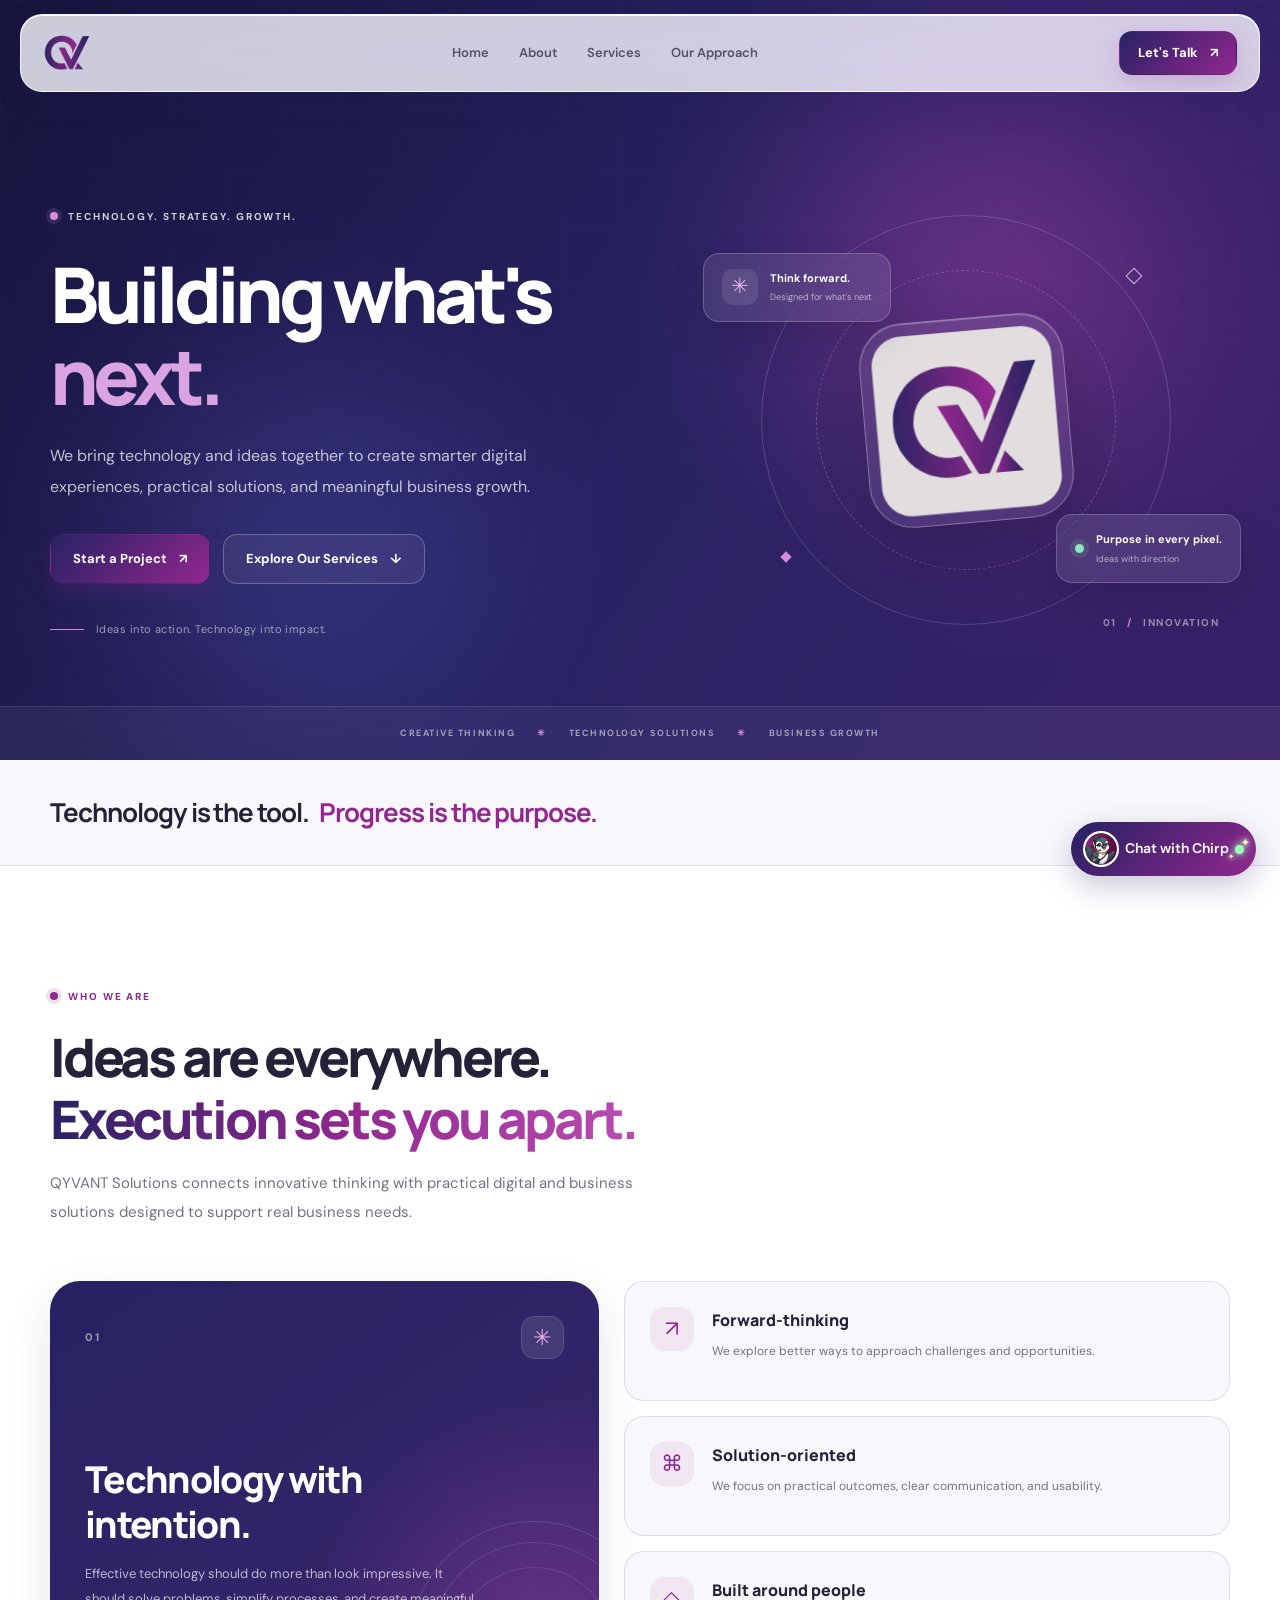
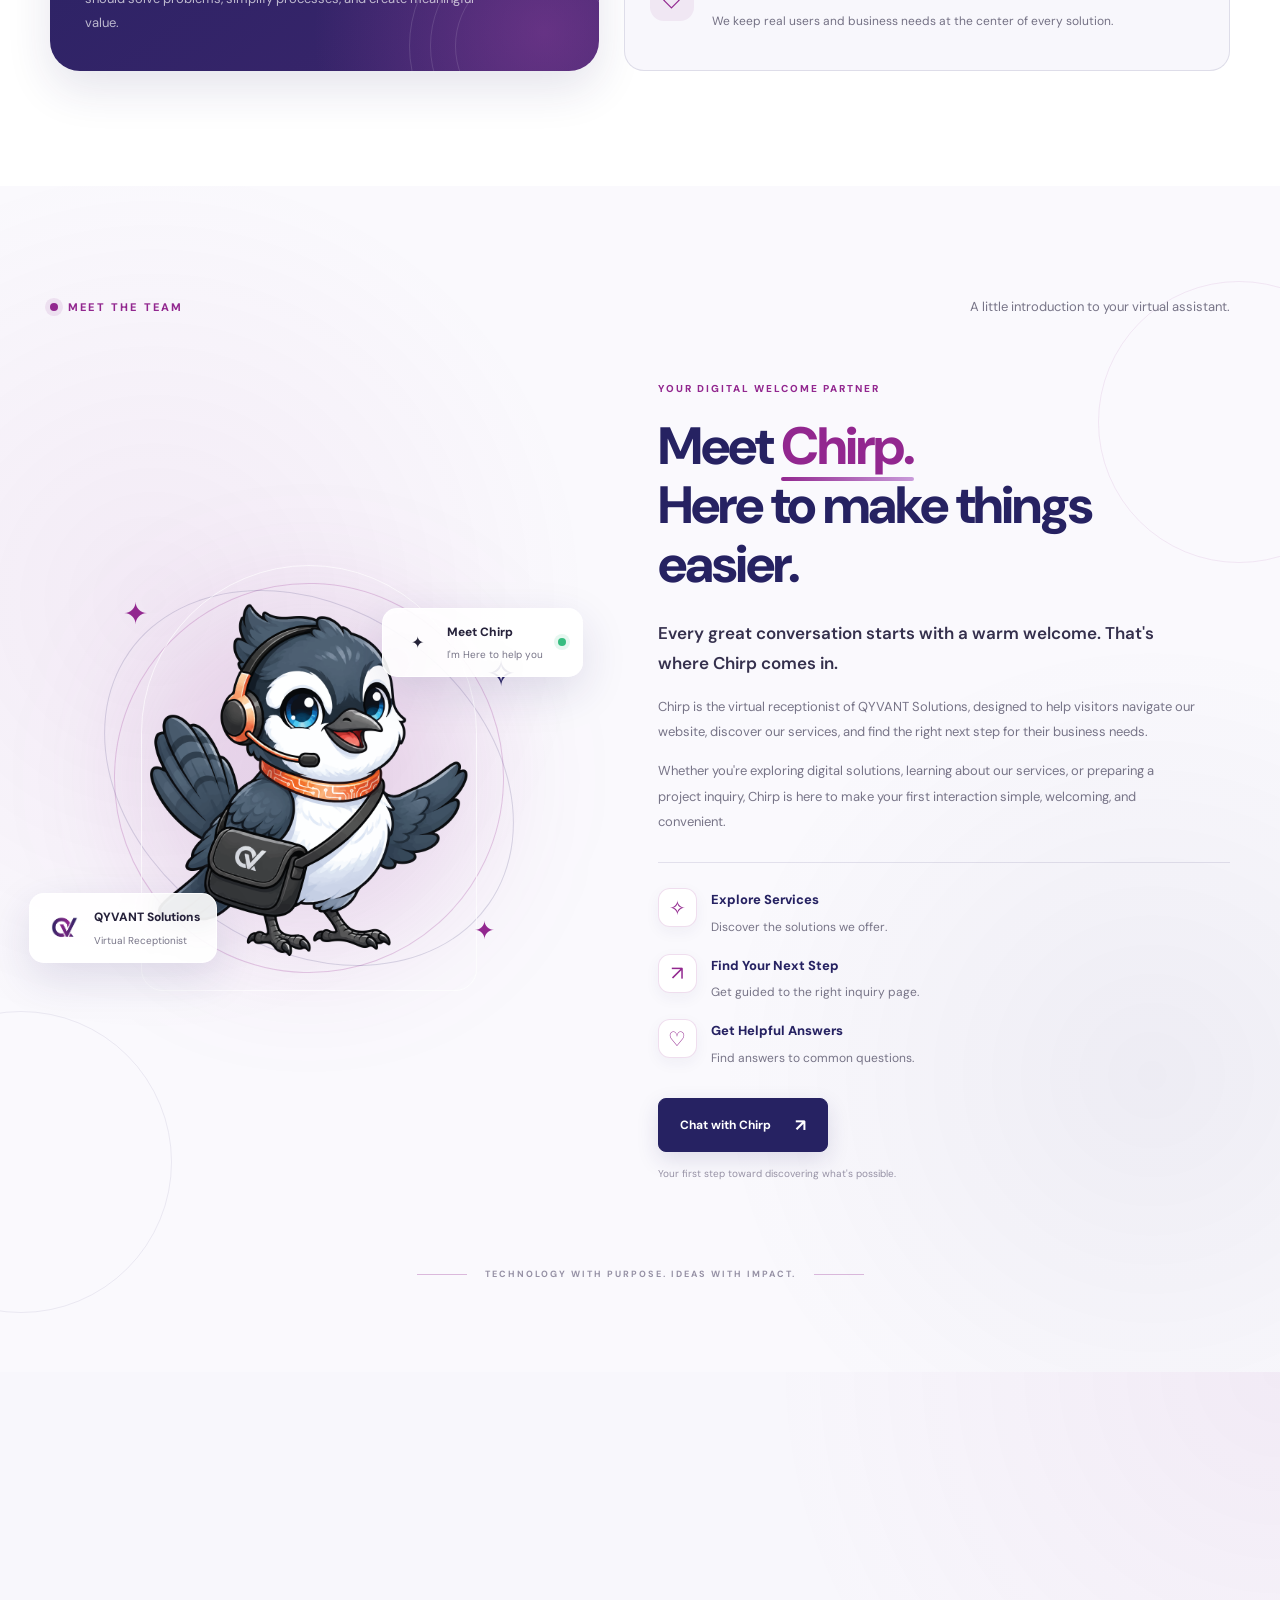
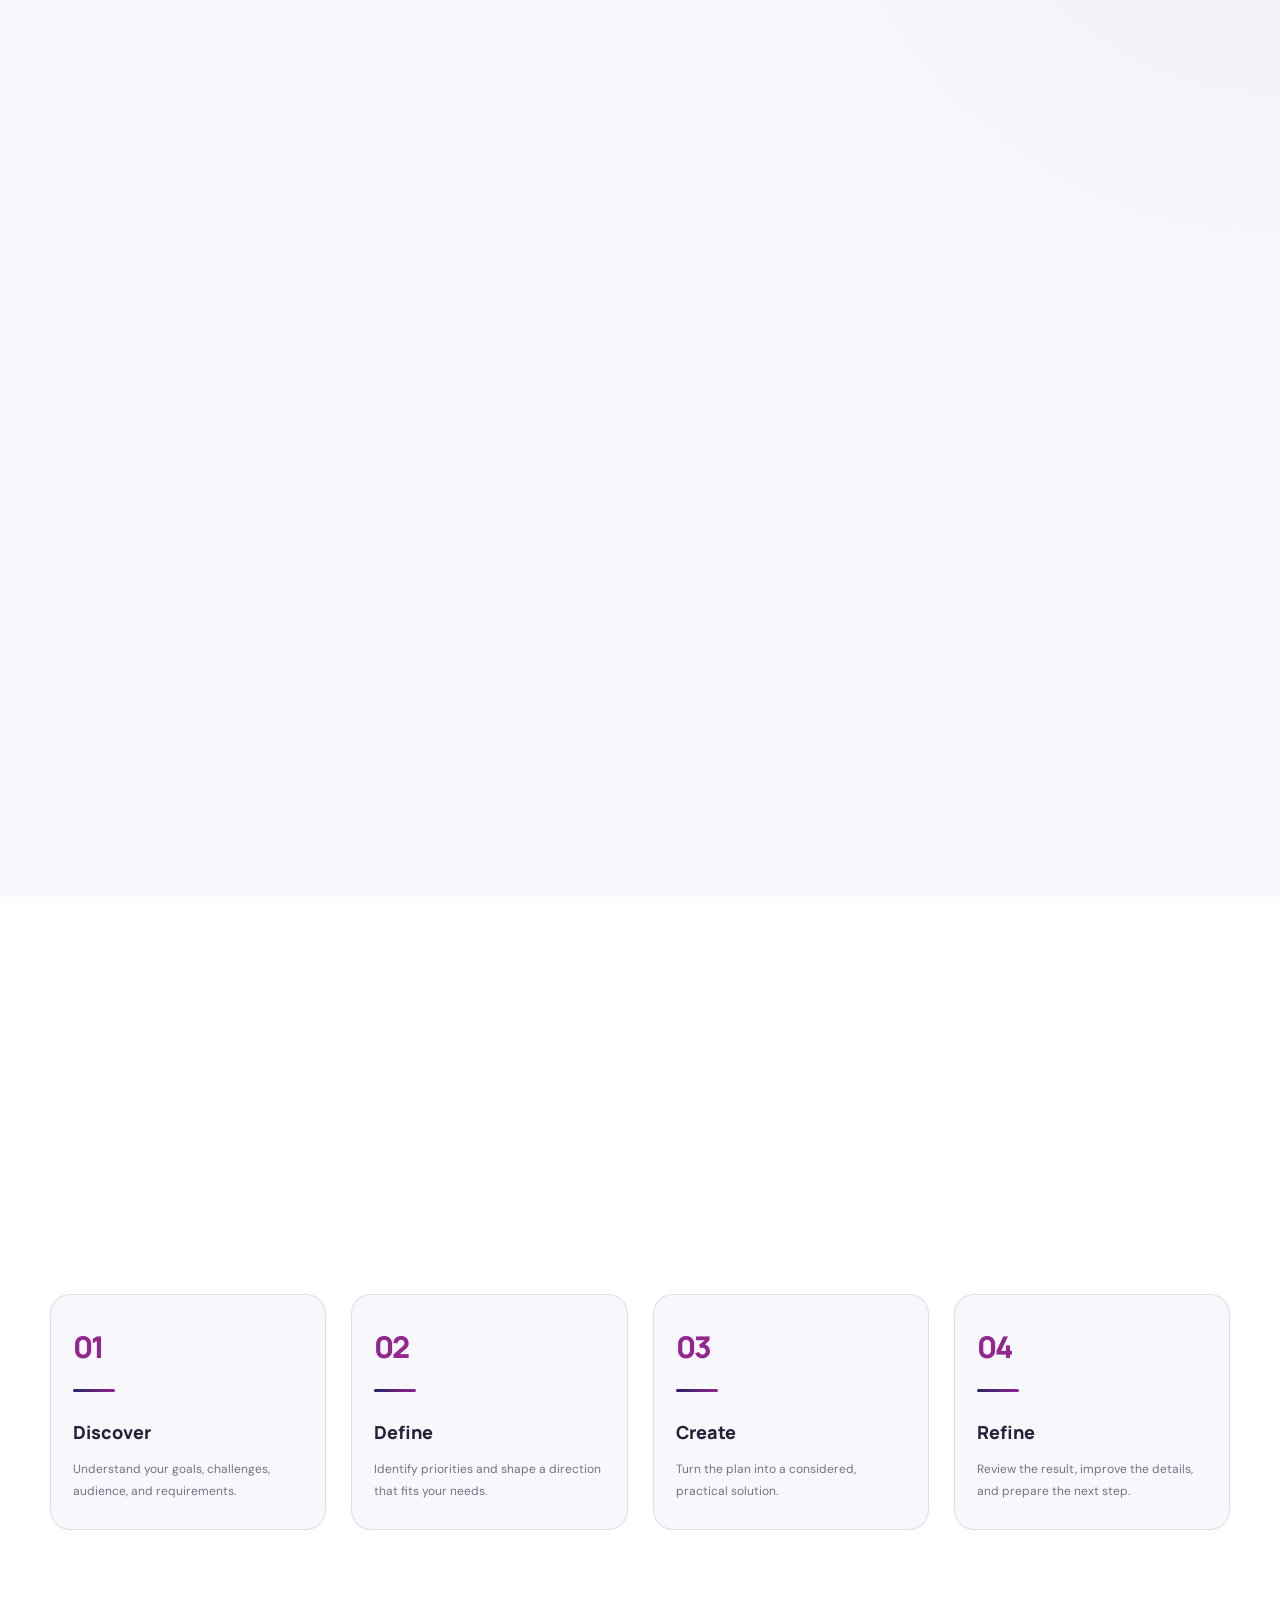
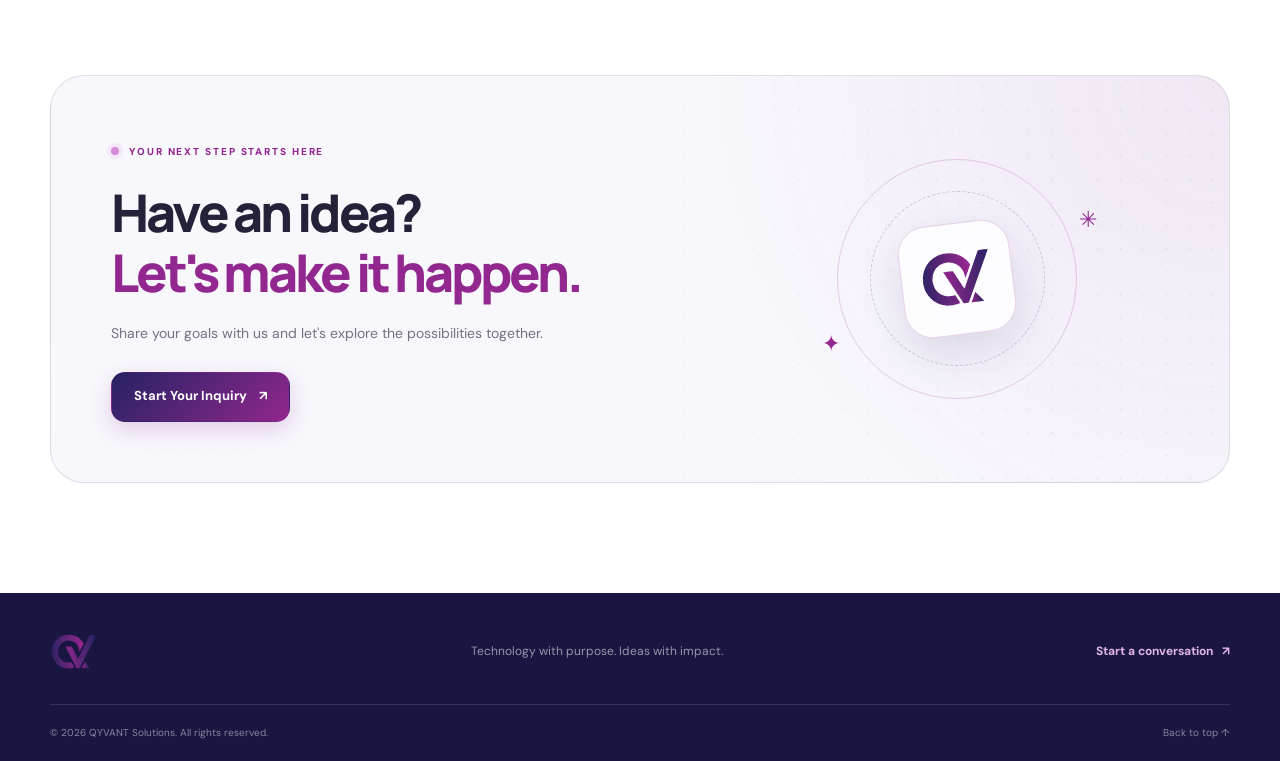
==== commit 7c6fa141: "index.html" ====
--- a/index.html
+++ b/index.html
@@ -1,4 +1,3 @@
-
 <!DOCTYPE html>
 <html lang="en">
 <head>
--- a/style.css
+++ b/style.css
@@ -3648,3 +3648,1511 @@
         transition: none;
     }
 }
+
+/* =========================================
+   QYVANT CHAT RECEPTIONIST
+========================================= */
+
+.qyvant-chat-widget {
+    --chat-primary: #262262;
+    --chat-accent: #92278f;
+    --chat-text: #252238;
+    --chat-muted: #777487;
+    --chat-bg: #ffffff;
+
+    position: fixed;
+    right: 24px;
+    bottom: 24px;
+    z-index: 9999;
+    font-family: inherit;
+}
+
+/* Floating Button */
+
+.qyvant-chat-toggle {
+    display: flex;
+    align-items: center;
+    justify-content: center;
+    gap: 6px;
+    min-height: 54px;
+    padding: 0 12px;
+    border: 0;
+    border-radius: 999px;
+    background: linear-gradient(
+        135deg,
+        var(--chat-primary),
+        var(--chat-accent)
+    );
+    color: #ffffff;
+    font: inherit;
+    font-size: 14px;
+    font-weight: 600;
+    cursor: pointer;
+    box-shadow: 0 10px 30px rgba(38, 34, 98, 0.25);
+    transition:
+        transform 0.25s ease,
+        box-shadow 0.25s ease;
+}
+
+.qyvant-chat-toggle:hover {
+    transform: translateY(-3px);
+    box-shadow: 0 14px 35px rgba(38, 34, 98, 0.32);
+}
+
+.qyvant-chat-toggle-icon {
+    font-size: 22px;
+    line-height: 1;
+}
+
+.qyvant-chat-online-dot,
+.qyvant-chat-status-dot {
+    display: inline-block;
+    width: 8px;
+    height: 8px;
+    flex-shrink: 0;
+    border-radius: 50%;
+    background: #65d99a;
+}
+
+
+/* =========================================
+   CHIRP FAIRY DUST ONLINE EFFECT ✨
+========================================= */
+
+.qyvant-chat-online-dot {
+    position: relative;
+    display: inline-block;
+    width: 9px;
+    height: 9px;
+    flex-shrink: 0;
+    border-radius: 50%;
+    background: #9dffb5;
+    box-shadow:
+        0 0 6px rgba(157, 255, 181, 0.95),
+        0 0 13px rgba(157, 255, 181, 0.65);
+    animation: chirpFairyPulse 1.8s ease-in-out infinite;
+}
+
+/* Magical sparkle particles */
+.qyvant-chat-online-dot::before,
+.qyvant-chat-online-dot::after {
+    content: "✦";
+    position: absolute;
+    color: #e7ffb5;
+    font-size: 10px;
+    line-height: 1;
+    pointer-events: none;
+    text-shadow:
+        0 0 5px #d9ffb0,
+        0 0 10px rgba(255, 255, 255, 0.9);
+}
+
+.qyvant-chat-online-dot::before {
+    top: -7px;
+    right: -5px;
+    animation: chirpFairySparkle 1.6s ease-in-out infinite;
+}
+
+.qyvant-chat-online-dot::after {
+    bottom: -6px;
+    left: -7px;
+    font-size: 7px;
+    animation: chirpFairySparkle 1.3s ease-in-out infinite reverse;
+}
+
+/* Soft magical glow */
+@keyframes chirpFairyPulse {
+    0%, 100% {
+        transform: scale(0.95);
+        box-shadow:
+            0 0 5px rgba(157, 255, 181, 0.7),
+            0 0 10px rgba(157, 255, 181, 0.35);
+    }
+
+    50% {
+        transform: scale(1.15);
+        box-shadow:
+            0 0 8px rgba(157, 255, 181, 1),
+            0 0 18px rgba(157, 255, 181, 0.8);
+    }
+}
+
+/* Twinkling fairy dust */
+@keyframes chirpFairySparkle {
+    0%, 100% {
+        opacity: 0.25;
+        transform: scale(0.55) rotate(0deg);
+    }
+
+    50% {
+        opacity: 1;
+        transform: scale(1.2) rotate(45deg);
+    }
+}
+
+/* Respect reduced-motion preferences */
+@media (prefers-reduced-motion: reduce) {
+    .qyvant-chat-online-dot,
+    .qyvant-chat-online-dot::before,
+    .qyvant-chat-online-dot::after {
+        animation: none !important;
+    }
+}
+
+
+/* Chat Panel */
+
+.qyvant-chat-panel {
+    position: absolute;
+    right: 0;
+    bottom: 68px;
+    display: flex;
+    flex-direction: column;
+    width: 370px;
+    max-width: calc(100vw - 32px);
+    height: 530px;
+    max-height: calc(100dvh - 115px);
+    overflow: hidden;
+    border: 1px solid rgba(38, 34, 98, 0.12);
+    border-radius: 20px;
+    background: var(--chat-bg);
+    box-shadow: 0 20px 65px rgba(25, 20, 60, 0.22);
+    animation: qyvantChatAppear 0.22s ease;
+}
+
+.qyvant-chat-panel[hidden] {
+    display: none !important;
+}
+
+@keyframes qyvantChatAppear {
+    from {
+        opacity: 0;
+        transform: translateY(12px) scale(0.98);
+    }
+
+    to {
+        opacity: 1;
+        transform: translateY(0) scale(1);
+    }
+}
+
+/* Header */
+
+.qyvant-chat-header {
+    display: flex;
+    align-items: center;
+    gap: 12px;
+    padding: 18px;
+    color: #ffffff;
+    background: linear-gradient(
+        135deg,
+        var(--chat-primary),
+        var(--chat-accent)
+    );
+}
+
+.qyvant-chat-avatar {
+    position: relative;
+    display: flex;
+    align-items: center;
+    justify-content: center;
+    width: 42px;
+    height: 42px;
+    flex-shrink: 0;
+    border: 1px solid rgba(255, 255, 255, 0.35);
+    border-radius: 50%;
+    background: rgba(255, 255, 255, 0.16);
+    font-size: 20px;
+    font-weight: 700;
+}
+
+.qyvant-chat-avatar i {
+    position: absolute;
+    right: 0;
+    bottom: 1px;
+    width: 10px;
+    height: 10px;
+    border: 2px solid var(--chat-primary);
+    border-radius: 50%;
+    background: #65d99a;
+}
+
+.qyvant-chat-header-info {
+    flex: 1;
+    min-width: 0;
+}
+
+.qyvant-chat-header-info h2 {
+    margin: 0 0 5px;
+    color: #ffffff;
+    font-size: 15px;
+    font-weight: 700;
+}
+
+.qyvant-chat-header-info p {
+    display: flex;
+    align-items: center;
+    gap: 7px;
+    margin: 0;
+    color: rgba(255, 255, 255, 0.82);
+    font-size: 12px;
+}
+
+.qyvant-chat-close {
+    display: flex;
+    align-items: center;
+    justify-content: center;
+    width: 34px;
+    height: 34px;
+    flex-shrink: 0;
+    border: 0;
+    border-radius: 50%;
+    background: rgba(255, 255, 255, 0.13);
+    color: #ffffff;
+    font-size: 25px;
+    cursor: pointer;
+    transition: background 0.2s ease;
+}
+
+.qyvant-chat-close:hover {
+    background: rgba(255, 255, 255, 0.25);
+}
+
+/* Message Area */
+
+.qyvant-chat-messages {
+    display: flex;
+    flex: 1;
+    flex-direction: column;
+    gap: 14px;
+    padding: 18px 15px;
+    overflow-y: auto;
+    background: #faf9fd;
+    scroll-behavior: smooth;
+}
+
+.qyvant-chat-message {
+    display: flex;
+    width: 100%;
+}
+
+.qyvant-chat-message.bot {
+    justify-content: flex-start;
+}
+
+.qyvant-chat-message.user {
+    justify-content: flex-end;
+}
+
+.qyvant-chat-bubble {
+    max-width: 88%;
+    padding: 12px 14px;
+    border-radius: 15px;
+    font-size: 13px;
+    line-height: 1.65;
+    overflow-wrap: anywhere;
+    white-space: pre-line;
+}
+
+.qyvant-chat-message.bot .qyvant-chat-bubble {
+    border: 1px solid #ece9f4;
+    border-bottom-left-radius: 5px;
+    background: #ffffff;
+    color: var(--chat-text);
+}
+
+.qyvant-chat-message.user .qyvant-chat-bubble {
+    border-bottom-right-radius: 5px;
+    background: var(--chat-primary);
+    color: #ffffff;
+}
+
+/* Links Inside Chat */
+
+.qyvant-chat-bubble a {
+    display: inline-block;
+    margin-top: 10px;
+    color: var(--chat-accent);
+    font-weight: 700;
+    text-decoration: underline;
+    text-underline-offset: 3px;
+}
+
+.qyvant-chat-message.user .qyvant-chat-bubble a {
+    color: #ffffff;
+}
+
+/* Suggested Questions */
+
+.qyvant-chat-suggestions {
+    display: flex;
+    flex-wrap: wrap;
+    gap: 7px;
+    padding: 10px 14px;
+    border-top: 1px solid #efedf5;
+    background: #ffffff;
+}
+
+.qyvant-chat-suggestions button {
+    padding: 8px 11px;
+    border: 1px solid rgba(146, 39, 143, 0.28);
+    border-radius: 999px;
+    background: #ffffff;
+    color: var(--chat-primary);
+    font: inherit;
+    font-size: 11px;
+    font-weight: 600;
+    cursor: pointer;
+    transition:
+        color 0.2s ease,
+        background 0.2s ease,
+        border-color 0.2s ease;
+}
+
+.qyvant-chat-suggestions button:hover {
+    border-color: var(--chat-accent);
+    background: var(--chat-accent);
+    color: #ffffff;
+}
+
+/* Input Form */
+
+.qyvant-chat-form {
+    display: flex;
+    align-items: center;
+    gap: 9px;
+    padding: 12px 14px;
+    border-top: 1px solid #efedf5;
+    background: #ffffff;
+}
+
+.qyvant-chat-form input {
+    width: 100%;
+    min-width: 0;
+    height: 43px;
+    padding: 0 14px;
+    border: 1px solid #e5e2ed;
+    border-radius: 999px;
+    outline: none;
+    background: #faf9fd;
+    color: var(--chat-text);
+    font: inherit;
+    font-size: 13px;
+    transition:
+        border-color 0.2s ease,
+        box-shadow 0.2s ease;
+}
+
+.qyvant-chat-form input:focus {
+    border-color: var(--chat-accent);
+    box-shadow: 0 0 0 3px rgba(146, 39, 143, 0.1);
+}
+
+.qyvant-chat-form input::placeholder {
+    color: #9995a8;
+}
+
+.qyvant-chat-send {
+    display: flex;
+    align-items: center;
+    justify-content: center;
+    width: 43px;
+    height: 43px;
+    flex-shrink: 0;
+    border: 0;
+    border-radius: 50%;
+    background: linear-gradient(
+        135deg,
+        var(--chat-primary),
+        var(--chat-accent)
+    );
+    color: #ffffff;
+    font-size: 17px;
+    cursor: pointer;
+    transition: transform 0.2s ease;
+}
+
+.qyvant-chat-send:hover {
+    transform: scale(1.06);
+}
+
+/* Footer */
+
+.qyvant-chat-footer {
+    padding: 0 12px 12px;
+    background: #ffffff;
+    color: var(--chat-muted);
+    font-size: 10px;
+    text-align: center;
+}
+
+/* Accessibility */
+
+.qyvant-chat-sr-only {
+    position: absolute;
+    width: 1px;
+    height: 1px;
+    padding: 0;
+    margin: -1px;
+    overflow: hidden;
+    clip: rect(0, 0, 0, 0);
+    white-space: nowrap;
+    border: 0;
+}
+
+/* Mobile */
+
+@media (max-width: 480px) {
+    .qyvant-chat-widget {
+        right: 14px;
+        bottom: 14px;
+    }
+
+    .qyvant-chat-toggle {
+        min-height: 50px;
+        padding: 0 16px;
+        font-size: 13px;
+    }
+
+    .qyvant-chat-panel {
+        position: fixed;
+        right: 10px;
+        bottom: 75px;
+        width: calc(100vw - 20px);
+        max-width: none;
+        height: min(560px, calc(100dvh - 100px));
+        max-height: calc(100dvh - 100px);
+        border-radius: 18px;
+    }
+}
+
+@media (prefers-reduced-motion: reduce) {
+    .qyvant-chat-panel {
+        animation: none;
+    }
+
+    .qyvant-chat-toggle,
+    .qyvant-chat-close,
+    .qyvant-chat-suggestions button,
+    .qyvant-chat-send {
+        transition: none;
+    }
+}
+
+.qyvant-chat-avatar {
+    overflow: hidden;
+}
+
+.chirp-avatar-image {
+    display: block;
+    width: 100%;
+    height: 100%;
+    object-fit: cover;
+    border-radius: 50%;
+}
+
+/* =========================================
+   MEET CHIRP — PREMIUM PROFILE SECTION
+========================================= */
+
+.chirp-section {
+    position: relative;
+    isolation: isolate;
+    padding: 110px 0 90px;
+    overflow: hidden;
+    background:
+        radial-gradient(
+            circle at 12% 35%,
+            rgba(146, 39, 143, 0.07),
+            transparent 32%
+        ),
+        radial-gradient(
+            circle at 90% 75%,
+            rgba(38, 34, 98, 0.06),
+            transparent 30%
+        ),
+        #faf9fd;
+}
+
+/* Subtle background decoration */
+
+.chirp-section::before {
+    content: "";
+    position: absolute;
+    top: 8%;
+    right: -100px;
+    z-index: -1;
+    width: 280px;
+    height: 280px;
+    border: 1px solid rgba(146, 39, 143, 0.09);
+    border-radius: 50%;
+    pointer-events: none;
+}
+
+.chirp-section::after {
+    content: "";
+    position: absolute;
+    bottom: 5%;
+    left: -130px;
+    z-index: -1;
+    width: 300px;
+    height: 300px;
+    border: 1px solid rgba(38, 34, 98, 0.08);
+    border-radius: 50%;
+    pointer-events: none;
+}
+
+/* Section Heading */
+
+.chirp-section-heading {
+    display: flex;
+    align-items: center;
+    justify-content: space-between;
+    gap: 20px;
+    margin-bottom: 55px;
+    animation: chirpFadeDown 0.8s ease both;
+}
+
+.chirp-eyebrow {
+    display: inline-flex;
+    align-items: center;
+    gap: 10px;
+    color: #92278f;
+    font-size: 11px;
+    font-weight: 800;
+    letter-spacing: 2.2px;
+}
+
+.chirp-eyebrow-dot {
+    width: 8px;
+    height: 8px;
+    border-radius: 50%;
+    background: #92278f;
+    box-shadow: 0 0 0 5px rgba(146, 39, 143, 0.1);
+}
+
+.chirp-heading-note {
+    margin: 0;
+    color: #777487;
+    font-size: 13px;
+    line-height: 1.7;
+}
+
+/* Main Layout */
+
+.chirp-profile {
+    display: grid;
+    grid-template-columns: minmax(0, 0.95fr) minmax(0, 1.05fr);
+    align-items: center;
+    gap: clamp(45px, 7vw, 100px);
+}
+
+/* =========================================
+   LEFT SIDE — IMAGE AND EFFECTS
+========================================= */
+
+.chirp-visual {
+    position: relative;
+    display: flex;
+    align-items: center;
+    justify-content: center;
+    min-width: 0;
+    min-height: 500px;
+    isolation: isolate;
+    animation: chirpImageEntrance 1s ease both;
+}
+
+.chirp-visual-glow {
+    position: absolute;
+    top: 50%;
+    left: 50%;
+    z-index: -2;
+    width: 340px;
+    height: 340px;
+    border-radius: 50%;
+    background: rgba(146, 39, 143, 0.16);
+    filter: blur(65px);
+    transform: translate(-50%, -50%);
+    animation: chirpGlowPulse 5s ease-in-out infinite;
+}
+
+/* Decorative Orbits */
+
+.chirp-orbit {
+    position: absolute;
+    top: 50%;
+    left: 50%;
+    z-index: -1;
+    border: 1px solid rgba(146, 39, 143, 0.22);
+    border-radius: 50%;
+    pointer-events: none;
+}
+
+.chirp-orbit-one {
+    width: 390px;
+    height: 390px;
+    transform: translate(-50%, -50%) rotate(-20deg);
+}
+
+.chirp-orbit-two {
+    width: 440px;
+    height: 340px;
+    border-color: rgba(38, 34, 98, 0.16);
+    transform: translate(-50%, -50%) rotate(35deg);
+}
+
+/* Image Frame */
+
+.chirp-image-frame {
+    position: relative;
+    display: flex;
+    align-items: center;
+    justify-content: center;
+    width: min(100%, 345px);
+    aspect-ratio: 4 / 5;
+    padding: 12px;
+    overflow: hidden;
+    border: 1px solid rgba(146, 39, 143, 0.2);
+    border-radius: 180px 180px 30px 30px;
+    background: linear-gradient(
+        145deg,
+        #ffffff,
+        #f0e9fa 55%,
+        #e8e2f7
+    );
+    box-shadow:
+        0 30px 75px rgba(38, 34, 98, 0.13),
+        inset 0 0 0 5px rgba(255, 255, 255, 0.45);
+    transition:
+        transform 0.45s ease,
+        box-shadow 0.45s ease;
+}
+
+.chirp-image-frame::before {
+    content: "";
+    position: absolute;
+    inset: 12px;
+    z-index: 1;
+    border: 1px solid rgba(255, 255, 255, 0.65);
+    border-radius: 170px 170px 22px 22px;
+    pointer-events: none;
+}
+
+.chirp-image-frame:hover {
+    transform: translateY(-7px) rotate(-1deg);
+    box-shadow:
+        0 40px 90px rgba(38, 34, 98, 0.2),
+        0 0 35px rgba(146, 39, 143, 0.12);
+}
+
+.chirp-profile-image {
+    display: block;
+    width: 100%;
+    height: 100%;
+    object-fit: cover;
+    object-position: center;
+    border-radius: 170px 170px 22px 22px;
+}
+
+/* Floating Decorative Stars */
+
+.chirp-spark {
+    position: absolute;
+    z-index: 2;
+    color: #92278f;
+    pointer-events: none;
+    animation: chirpSparkFloat 4s ease-in-out infinite;
+}
+
+.chirp-spark-one {
+    top: 12%;
+    left: 14%;
+    font-size: 30px;
+}
+
+.chirp-spark-two {
+    top: 23%;
+    right: 10%;
+    color: #262262;
+    font-size: 36px;
+    animation-delay: -1.3s;
+}
+
+.chirp-spark-three {
+    right: 14%;
+    bottom: 15%;
+    font-size: 25px;
+    animation-delay: -2.1s;
+}
+
+/* Floating Cards */
+
+.chirp-float-card {
+    position: absolute;
+    z-index: 3;
+    display: flex;
+    align-items: center;
+    gap: 11px;
+    padding: 13px 16px;
+    border: 1px solid rgba(255, 255, 255, 0.8);
+    border-radius: 15px;
+    background: rgba(255, 255, 255, 0.91);
+    box-shadow: 0 15px 45px rgba(38, 34, 98, 0.13);
+    backdrop-filter: blur(15px);
+    -webkit-backdrop-filter: blur(15px);
+    animation: chirpCardFloat 5s ease-in-out infinite;
+}
+
+.chirp-float-status {
+    top: 16%;
+    right: -3%;
+}
+
+.chirp-float-identity {
+    bottom: 13%;
+    left: -4%;
+    animation-delay: -2.5s;
+}
+
+.chirp-status-icon,
+
+.chirp-identity-icon {
+    display: flex;
+    align-items: center;
+    justify-content: center;
+    width: 37px;
+    height: 37px;
+    flex-shrink: 0;
+    overflow: hidden;
+    padding: 3px;
+    border-radius: 12px;
+    background: transparent;
+    border: none;
+    box-shadow: none;
+}
+
+.chirp-identity-icon img {
+    display: block;
+    width: 100%;
+    height: 100%;
+    object-fit: contain;
+}
+
+
+.chirp-status-copy {
+    display: flex;
+    flex-direction: column;
+    gap: 4px;
+}
+
+.chirp-status-copy strong {
+    color: #26223b;
+    font-size: 12px;
+    font-weight: 800;
+}
+
+.chirp-status-copy small {
+    color: #777487;
+    font-size: 10px;
+}
+
+.chirp-live-dot {
+    width: 8px;
+    height: 8px;
+    margin-left: 4px;
+    flex-shrink: 0;
+    border-radius: 50%;
+    background: #37bd80;
+    box-shadow: 0 0 0 4px rgba(55, 189, 128, 0.12);
+}
+
+/* =========================================
+   RIGHT SIDE — ABOUT CHIRP
+========================================= */
+
+.chirp-content {
+    animation: chirpContentEntrance 0.9s ease 0.15s both;
+}
+
+.chirp-content-label {
+    display: inline-block;
+    margin-bottom: 20px;
+    color: #92278f;
+    font-size: 10px;
+    font-weight: 800;
+    letter-spacing: 2px;
+}
+
+.chirp-content h2 {
+    margin: 0 0 24px;
+    color: #262262;
+    font-size: clamp(35px, 4.1vw, 57px);
+    font-weight: 800;
+    line-height: 1.12;
+    letter-spacing: -2px;
+}
+
+.chirp-content h2 span {
+    position: relative;
+    display: inline-block;
+    color: #92278f;
+}
+
+.chirp-content h2 span::after {
+    content: "";
+    position: absolute;
+    right: 0;
+    bottom: -5px;
+    left: 0;
+    height: 4px;
+    border-radius: 5px;
+    background: linear-gradient(90deg, #92278f, #c99bda);
+    transform-origin: left;
+    animation: chirpUnderline 1s ease 0.8s both;
+}
+
+.chirp-intro {
+    max-width: 510px;
+    margin: 0 0 15px;
+    color: #35304d;
+    font-size: 17px;
+    font-weight: 600;
+    line-height: 1.8;
+}
+
+.chirp-description {
+    max-width: 540px;
+    margin: 0 0 14px;
+    color: #777487;
+    font-size: 13px;
+    line-height: 1.95;
+}
+
+/* Feature List */
+
+.chirp-features {
+    display: grid;
+    gap: 17px;
+    margin-top: 28px;
+    padding-top: 25px;
+    border-top: 1px solid rgba(38, 34, 98, 0.11);
+}
+
+.chirp-feature {
+    display: flex;
+    align-items: flex-start;
+    gap: 14px;
+    transition: transform 0.25s ease;
+}
+
+.chirp-feature:hover {
+    transform: translateX(6px);
+}
+
+.chirp-feature-icon {
+    display: flex;
+    align-items: center;
+    justify-content: center;
+    width: 39px;
+    height: 39px;
+    flex-shrink: 0;
+    border: 1px solid rgba(146, 39, 143, 0.15);
+    border-radius: 12px;
+    background: #ffffff;
+    color: #92278f;
+    font-size: 20px;
+    box-shadow: 0 5px 15px rgba(38, 34, 98, 0.05);
+}
+
+.chirp-feature h3 {
+    margin: 1px 0 5px;
+    color: #262262;
+    font-size: 13px;
+    font-weight: 800;
+}
+
+.chirp-feature p {
+    margin: 0;
+    color: #777487;
+    font-size: 12px;
+    line-height: 1.7;
+}
+
+/* CTA Button */
+
+.chirp-cta {
+    display: inline-flex;
+    align-items: center;
+    justify-content: center;
+    gap: 24px;
+    margin-top: 30px;
+    padding: 15px 21px;
+    border: 1px solid #262262;
+    border-radius: 8px;
+    background: #262262;
+    color: #ffffff;
+    font-family: inherit;
+    font-size: 12px;
+    font-weight: 700;
+    cursor: pointer;
+    box-shadow: 0 8px 22px rgba(38, 34, 98, 0.13);
+    transition:
+        background 0.25s ease,
+        border-color 0.25s ease,
+        transform 0.25s ease,
+        box-shadow 0.25s ease;
+}
+
+.chirp-cta span {
+    font-size: 17px;
+    transition: transform 0.25s ease;
+}
+
+.chirp-cta:hover {
+    border-color: #92278f;
+    background: #92278f;
+    box-shadow: 0 12px 28px rgba(146, 39, 143, 0.22);
+    transform: translateY(-3px);
+}
+
+.chirp-cta:hover span {
+    transform: translate(3px, -3px);
+}
+
+.chirp-small-note {
+    margin: 13px 0 0;
+    color: #9691a5;
+    font-size: 10px;
+    line-height: 1.7;
+}
+
+/* Bottom Accent */
+
+.chirp-bottom-line {
+    display: flex;
+    align-items: center;
+    justify-content: center;
+    gap: 18px;
+    margin-top: 85px;
+}
+
+.chirp-bottom-line span {
+    width: 50px;
+    height: 1px;
+    background: rgba(146, 39, 143, 0.3);
+}
+
+.chirp-bottom-line p {
+    margin: 0;
+    color: #9691a5;
+    font-size: 9px;
+    font-weight: 700;
+    letter-spacing: 2px;
+    text-align: center;
+}
+
+/* =========================================
+   ANIMATIONS
+========================================= */
+
+@keyframes chirpFadeDown {
+    from {
+        opacity: 0;
+        transform: translateY(-15px);
+    }
+
+    to {
+        opacity: 1;
+        transform: translateY(0);
+    }
+}
+
+@keyframes chirpImageEntrance {
+    from {
+        opacity: 0;
+        transform: translateX(-35px);
+    }
+
+    to {
+        opacity: 1;
+        transform: translateX(0);
+    }
+}
+
+@keyframes chirpContentEntrance {
+    from {
+        opacity: 0;
+        transform: translateX(30px);
+    }
+
+    to {
+        opacity: 1;
+        transform: translateX(0);
+    }
+}
+
+@keyframes chirpGlowPulse {
+    0%,
+    100% {
+        opacity: 0.65;
+        transform: translate(-50%, -50%) scale(0.94);
+    }
+
+    50% {
+        opacity: 1;
+        transform: translate(-50%, -50%) scale(1.08);
+    }
+}
+
+@keyframes chirpCardFloat {
+    0%,
+    100% {
+        transform: translateY(0);
+    }
+
+    50% {
+        transform: translateY(-9px);
+    }
+}
+
+@keyframes chirpSparkFloat {
+    0%,
+    100% {
+        transform: translateY(0) rotate(0deg);
+        opacity: 0.75;
+    }
+
+    50% {
+        transform: translateY(-10px) rotate(15deg);
+        opacity: 1;
+    }
+}
+
+@keyframes chirpUnderline {
+    from {
+        transform: scaleX(0);
+    }
+
+    to {
+        transform: scaleX(1);
+    }
+}
+
+/* =========================================
+   RESPONSIVE DESIGN
+========================================= */
+
+@media (max-width: 900px) {
+    .chirp-section {
+        padding: 85px 0 70px;
+    }
+
+    .chirp-profile {
+        grid-template-columns: minmax(0, 0.9fr) minmax(0, 1.1fr);
+        gap: 35px;
+    }
+
+    .chirp-visual {
+        min-height: 420px;
+    }
+
+    .chirp-image-frame {
+        width: min(100%, 290px);
+    }
+
+    .chirp-orbit-one {
+        width: 320px;
+        height: 320px;
+    }
+
+    .chirp-orbit-two {
+        width: 350px;
+        height: 290px;
+    }
+
+    .chirp-float-status {
+        right: -2%;
+    }
+
+    .chirp-float-identity {
+        left: -2%;
+    }
+
+    .chirp-content h2 {
+        font-size: clamp(32px, 4.5vw, 45px);
+        letter-spacing: -1.5px;
+    }
+}
+
+@media (max-width: 700px) {
+    .chirp-section {
+        padding: 70px 0 60px;
+    }
+
+    .chirp-section-heading {
+        align-items: flex-start;
+        flex-direction: column;
+        gap: 12px;
+        margin-bottom: 25px;
+    }
+
+    .chirp-profile {
+        grid-template-columns: 1fr;
+        gap: 30px;
+    }
+
+    .chirp-visual {
+        min-height: 420px;
+        margin: 0 auto;
+        width: 100%;
+        max-width: 430px;
+    }
+
+    .chirp-image-frame {
+        width: min(75%, 300px);
+    }
+
+    .chirp-orbit-one {
+        width: 330px;
+        height: 330px;
+    }
+
+    .chirp-orbit-two {
+        width: 350px;
+        height: 285px;
+    }
+
+    .chirp-float-status {
+        top: 14%;
+        right: 0;
+    }
+
+    .chirp-float-identity {
+        bottom: 12%;
+        left: 0;
+    }
+
+    .chirp-content h2 {
+        font-size: clamp(36px, 9vw, 48px);
+    }
+
+    .chirp-intro {
+        font-size: 15px;
+    }
+
+    .chirp-description {
+        font-size: 13px;
+    }
+
+    .chirp-bottom-line {
+        gap: 10px;
+        margin-top: 55px;
+    }
+
+    .chirp-bottom-line span {
+        width: 25px;
+    }
+
+    .chirp-bottom-line p {
+        font-size: 8px;
+        letter-spacing: 1px;
+    }
+}
+
+@media (max-width: 380px) {
+    .chirp-visual {
+        min-height: 365px;
+    }
+
+    .chirp-image-frame {
+        width: 72%;
+    }
+
+    .chirp-orbit-one {
+        width: 280px;
+        height: 280px;
+    }
+
+    .chirp-orbit-two {
+        width: 300px;
+        height: 245px;
+    }
+
+    .chirp-float-card {
+        gap: 8px;
+        padding: 10px;
+    }
+
+    .chirp-status-copy strong {
+        font-size: 10px;
+    }
+
+    .chirp-status-copy small {
+        font-size: 9px;
+    }
+}
+
+/* Respect reduced-motion preferences */
+
+@media (prefers-reduced-motion: reduce) {
+    .chirp-section *,
+    .chirp-section *::before,
+    .chirp-section *::after {
+        animation: none !important;
+        scroll-behavior: auto !important;
+        transition: none !important;
+    }
+}
+
+/* =========================================
+   CHIRP CHAT RESPONSE ANIMATION
+========================================= */
+
+.qyvant-chat-typing {
+    display: flex;
+    align-items: flex-end;
+    gap: 9px;
+    width: fit-content;
+    max-width: 90%;
+    animation: chirpTypingAppear 0.25s ease both;
+}
+
+.qyvant-chat-typing-avatar {
+    width: 34px;
+    height: 34px;
+    flex-shrink: 0;
+    overflow: hidden;
+    border: 2px solid rgba(146, 39, 143, 0.2);
+    border-radius: 50%;
+    background: #f0e9fa;
+    box-shadow: 0 3px 10px rgba(38, 34, 98, 0.1);
+}
+
+.qyvant-chat-typing-avatar img {
+    display: block;
+    width: 100%;
+    height: 100%;
+    object-fit: cover;
+    border-radius: 50%;
+}
+
+.qyvant-chat-typing-bubble {
+    display: flex;
+    align-items: center;
+    gap: 5px;
+    min-height: 42px;
+    padding: 0 15px;
+    border: 1px solid #ece9f4;
+    border-radius: 15px 15px 15px 5px;
+    background: #ffffff;
+    box-shadow: 0 3px 12px rgba(38, 34, 98, 0.04);
+}
+
+.qyvant-chat-typing-bubble span {
+    width: 6px;
+    height: 6px;
+    border-radius: 50%;
+    background: #92278f;
+    animation: chirpTypingBounce 1.1s infinite ease-in-out;
+}
+
+.qyvant-chat-typing-bubble span:nth-child(2) {
+    animation-delay: 0.15s;
+}
+
+.qyvant-chat-typing-bubble span:nth-child(3) {
+    animation-delay: 0.3s;
+}
+
+@keyframes chirpTypingBounce {
+    0%, 60%, 100% {
+        opacity: 0.4;
+        transform: translateY(0);
+    }
+
+    30% {
+        opacity: 1;
+        transform: translateY(-5px);
+    }
+}
+
+@keyframes chirpTypingAppear {
+    from {
+        opacity: 0;
+        transform: translateY(5px);
+    }
+
+    to {
+        opacity: 1;
+        transform: translateY(0);
+    }
+}
+
+@media (prefers-reduced-motion: reduce) {
+    .qyvant-chat-typing,
+    .qyvant-chat-typing-bubble span {
+        animation: none !important;
+    }
+}
+
+
+/* =========================================
+   CHIRP CHAT BUTTON PROFILE PICTURE
+========================================= */
+
+.qyvant-chat-toggle-icon {
+    display: flex;
+    align-items: center;
+    justify-content: center;
+    width: 36px;
+    height: 36px;
+    flex: 0 0 36px;
+    overflow: hidden;
+    border-radius: 50%;
+    background: #ffffff;
+    border: 2px solid rgba(255, 255, 255, 0.75);
+    box-shadow: 0 3px 10px rgba(38, 34, 98, 0.15);
+}
+
+.chirp-toggle-avatar {
+    display: block;
+    width: 100%;
+    height: 100%;
+    object-fit: cover;
+    border-radius: 50%;
+}
+
+
+/* QYVANT Company Logo in Chirp Identity Section */
+
+.chirp-identity-icon {
+    display: flex;
+    align-items: center;
+    justify-content: center;
+    overflow: hidden;
+    padding: 5px;
+}
+
+.chirp-identity-icon img {
+    display: block;
+    width: 100%;
+    height: 100%;
+    object-fit: contain;
+}
+
+
+/* =========================================
+   CHIRP FLOATING PNG — NO FRAME
+========================================= */
+
+.chirp-image-frame {
+    position: relative;
+    display: flex;
+    align-items: center;
+    justify-content: center;
+    width: 100%;
+    max-width: 360px;
+    margin: 0 auto;
+    padding: 0;
+    background: transparent !important;
+    border: none !important;
+    border-radius: 0 !important;
+    box-shadow: none !important;
+    overflow: visible;
+}
+
+.chirp-profile-image {
+    display: block;
+    width: 100%;
+    height: auto;
+    object-fit: contain;
+    background: transparent;
+    border: none !important;
+    border-radius: 0 !important;
+    box-shadow: none !important;
+    animation: chirpFloating 3.5s ease-in-out infinite;
+    will-change: transform;
+}
+
+@keyframes chirpFloating {
+    0%, 100% {
+        transform: translateY(0);
+    }
+
+    50% {
+        transform: translateY(-12px);
+    }
+}
+
+@media (prefers-reduced-motion: reduce) {
+    .chirp-profile-image {
+        animation: none;
+    }
+}
+
+
+/* =========================================
+   WEBSITE IMAGE PROTECTION NOTICE
+========================================= */
+
+.image-protection-toast {
+    position: fixed;
+    left: 50%;
+    bottom: 30px;
+    z-index: 999999;
+    width: max-content;
+    max-width: calc(100vw - 32px);
+    padding: 14px 20px;
+    border: 1px solid rgba(255, 255, 255, 0.18);
+    border-radius: 14px;
+    background: rgba(38, 34, 98, 0.96);
+    color: #ffffff;
+    font-family: inherit;
+    font-size: 13px;
+    font-weight: 500;
+    line-height: 1.5;
+    text-align: center;
+    box-shadow: 0 12px 35px rgba(38, 34, 98, 0.25);
+    backdrop-filter: blur(12px);
+    -webkit-backdrop-filter: blur(12px);
+    opacity: 0;
+    visibility: hidden;
+    pointer-events: none;
+    transform: translate(-50%, 12px);
+    transition:
+        opacity 0.25s ease,
+        transform 0.25s ease,
+        visibility 0.25s ease;
+}
+
+.image-protection-toast.is-visible {
+    opacity: 1;
+    visibility: visible;
+    transform: translate(-50%, 0);
+}
+
+.image-protection-toast strong {
+    display: block;
+    margin-bottom: 3px;
+    color: #ffffff;
+    font-size: 14px;
+}
+
+.image-protection-toast span {
+    display: block;
+    color: rgba(255, 255, 255, 0.8);
+}
+
+@media (max-width: 480px) {
+    .image-protection-toast {
+        bottom: 20px;
+        padding: 12px 16px;
+        font-size: 12px;
+    }
+}
+
+@media (prefers-reduced-motion: reduce) {
+    .image-protection-toast {
+        transition: none;
+    }
+}
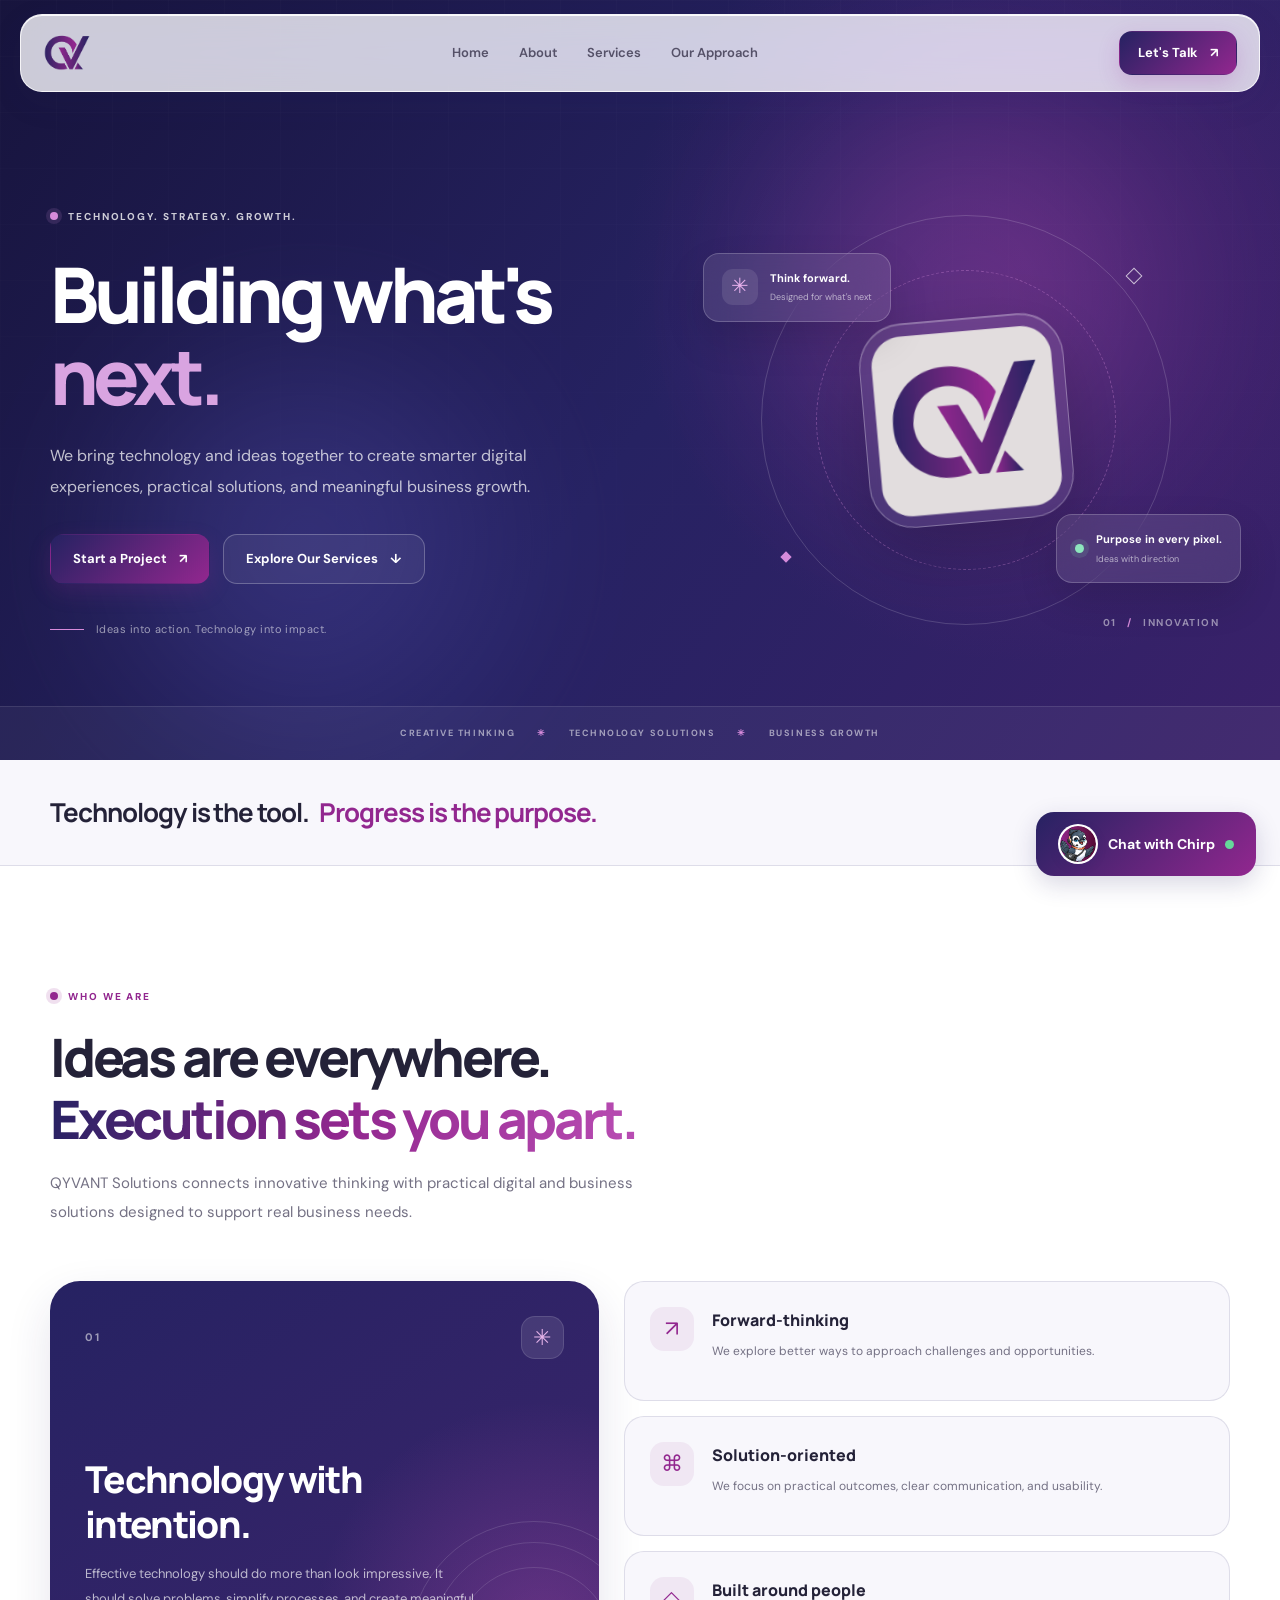
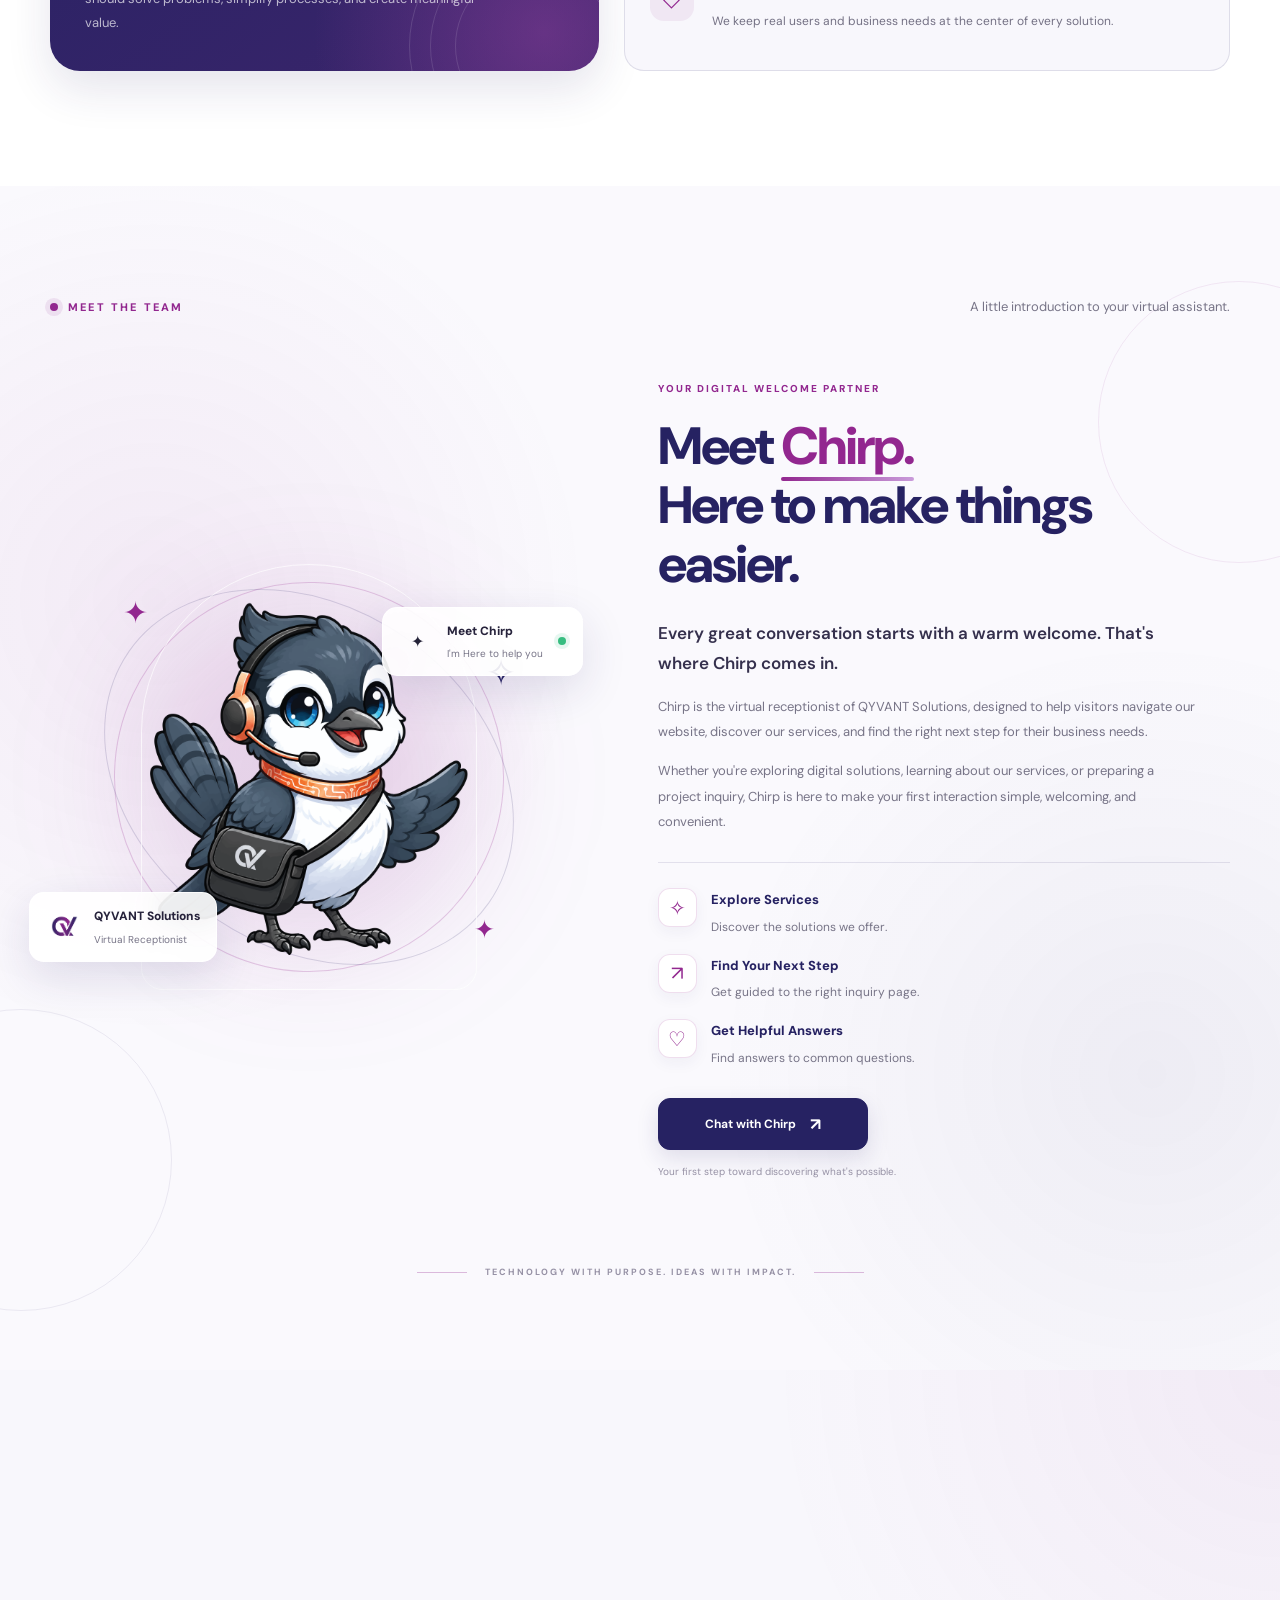
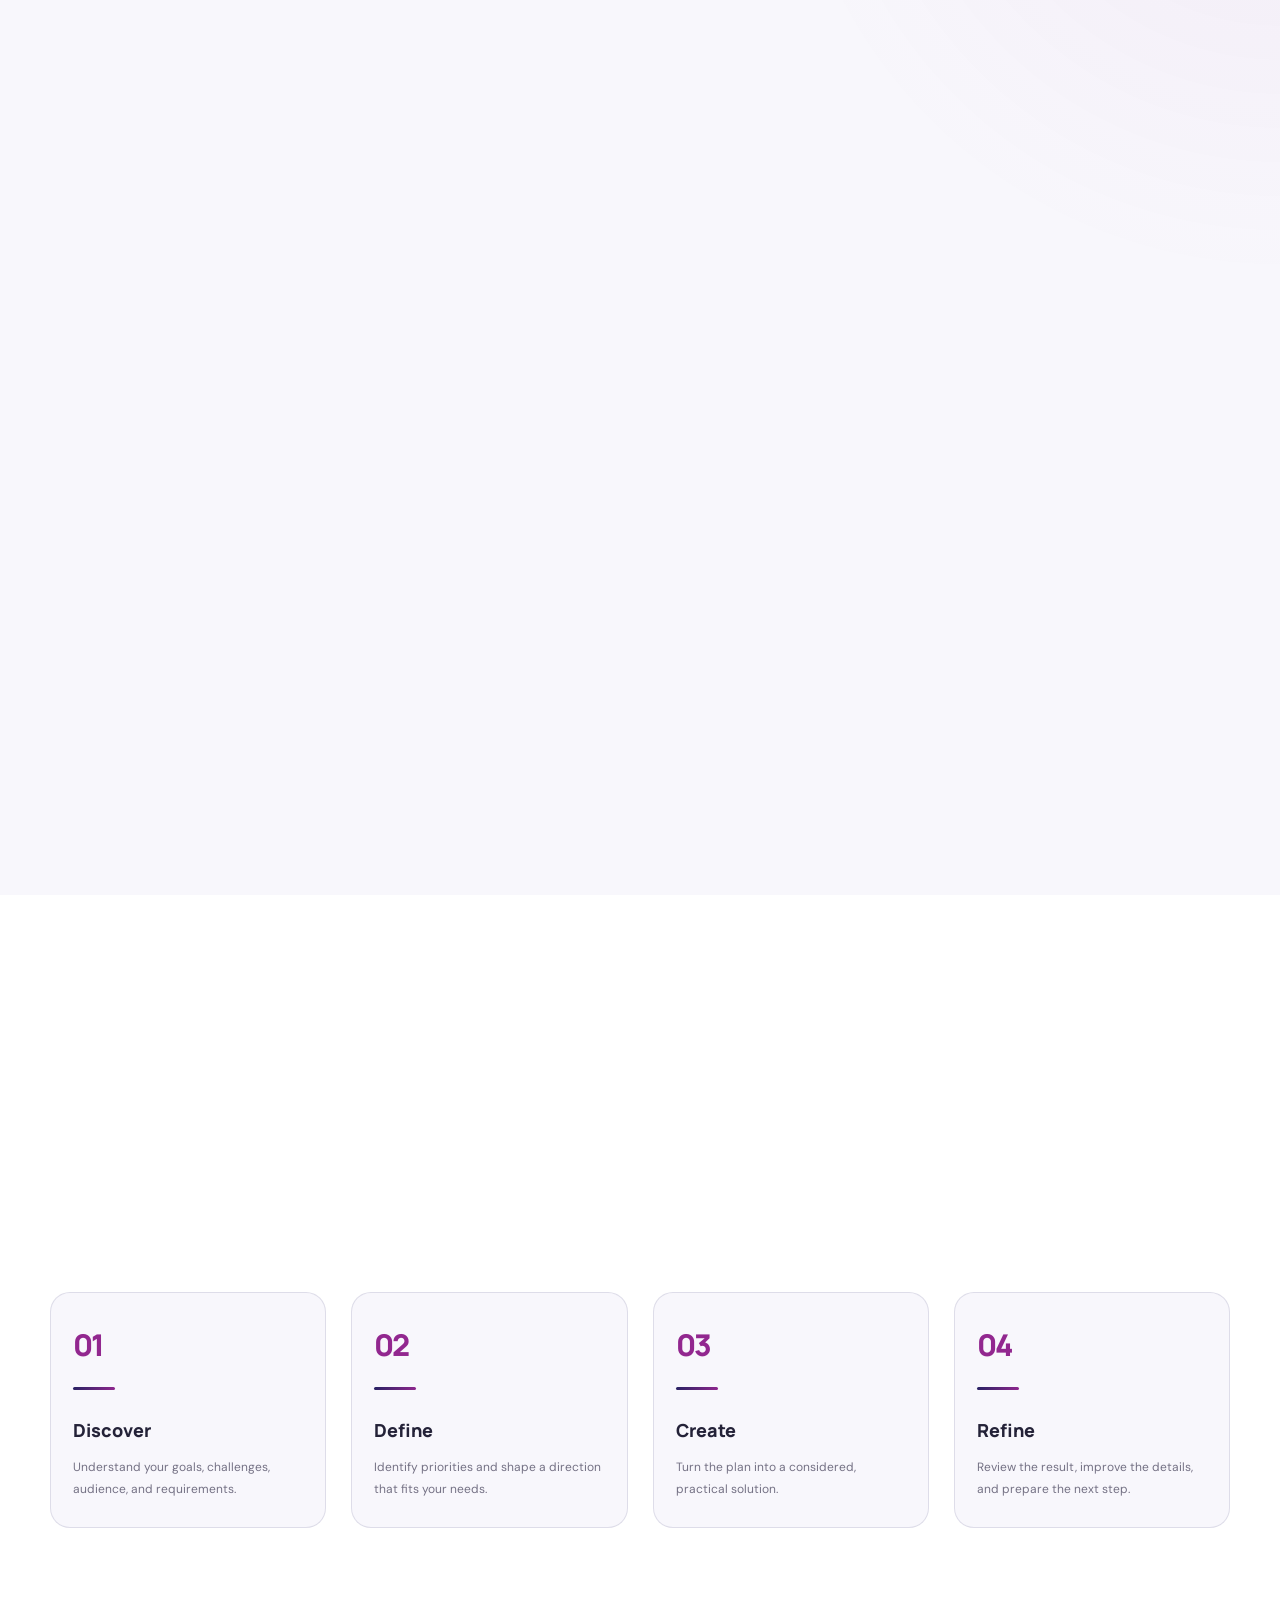
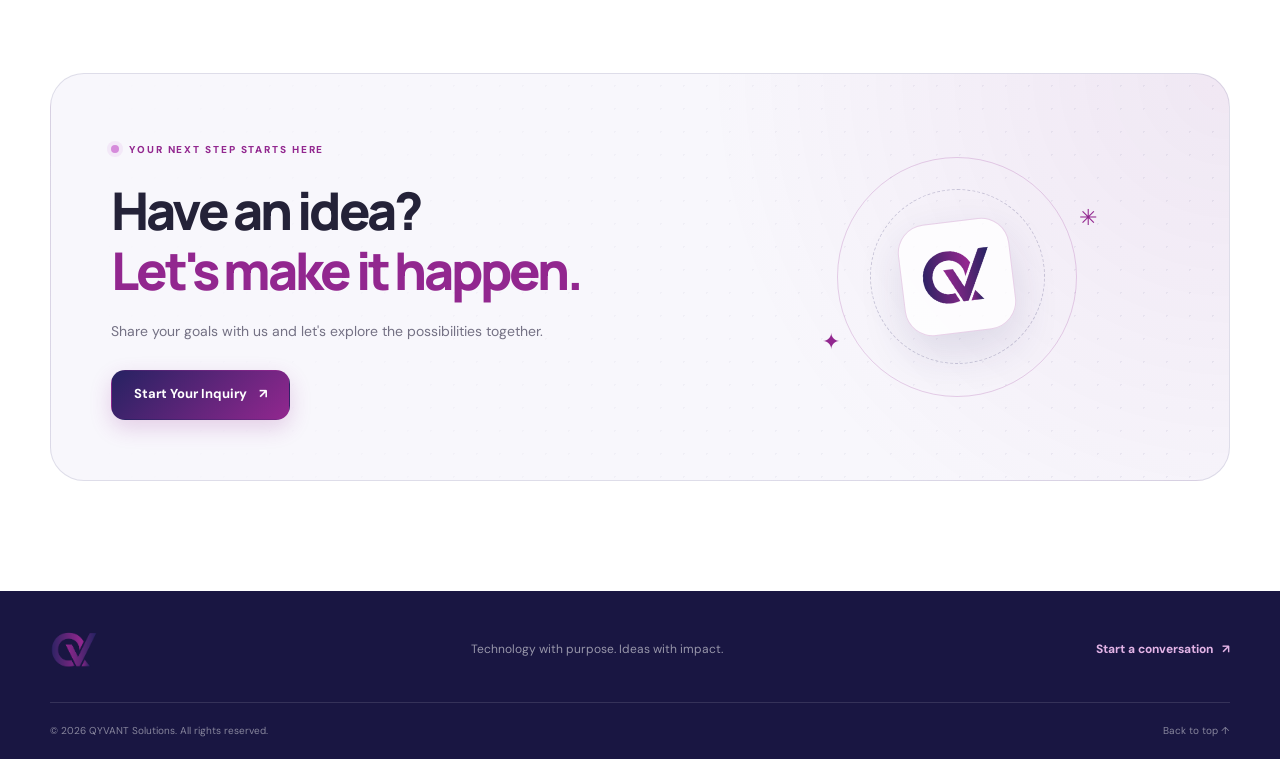
==== commit d992399b: "index.html" ====
--- a/style.css
+++ b/style.css
@@ -1,4 +1,3 @@
-
 /* =========================================================
    QYVANT SOLUTIONS
    MAIN STYLESHEET
@@ -3715,90 +3714,6 @@
 }
 
 
-/* =========================================
-   CHIRP FAIRY DUST ONLINE EFFECT ✨
-========================================= */
-
-.qyvant-chat-online-dot {
-    position: relative;
-    display: inline-block;
-    width: 9px;
-    height: 9px;
-    flex-shrink: 0;
-    border-radius: 50%;
-    background: #9dffb5;
-    box-shadow:
-        0 0 6px rgba(157, 255, 181, 0.95),
-        0 0 13px rgba(157, 255, 181, 0.65);
-    animation: chirpFairyPulse 1.8s ease-in-out infinite;
-}
-
-/* Magical sparkle particles */
-.qyvant-chat-online-dot::before,
-.qyvant-chat-online-dot::after {
-    content: "✦";
-    position: absolute;
-    color: #e7ffb5;
-    font-size: 10px;
-    line-height: 1;
-    pointer-events: none;
-    text-shadow:
-        0 0 5px #d9ffb0,
-        0 0 10px rgba(255, 255, 255, 0.9);
-}
-
-.qyvant-chat-online-dot::before {
-    top: -7px;
-    right: -5px;
-    animation: chirpFairySparkle 1.6s ease-in-out infinite;
-}
-
-.qyvant-chat-online-dot::after {
-    bottom: -6px;
-    left: -7px;
-    font-size: 7px;
-    animation: chirpFairySparkle 1.3s ease-in-out infinite reverse;
-}
-
-/* Soft magical glow */
-@keyframes chirpFairyPulse {
-    0%, 100% {
-        transform: scale(0.95);
-        box-shadow:
-            0 0 5px rgba(157, 255, 181, 0.7),
-            0 0 10px rgba(157, 255, 181, 0.35);
-    }
-
-    50% {
-        transform: scale(1.15);
-        box-shadow:
-            0 0 8px rgba(157, 255, 181, 1),
-            0 0 18px rgba(157, 255, 181, 0.8);
-    }
-}
-
-/* Twinkling fairy dust */
-@keyframes chirpFairySparkle {
-    0%, 100% {
-        opacity: 0.25;
-        transform: scale(0.55) rotate(0deg);
-    }
-
-    50% {
-        opacity: 1;
-        transform: scale(1.2) rotate(45deg);
-    }
-}
-
-/* Respect reduced-motion preferences */
-@media (prefers-reduced-motion: reduce) {
-    .qyvant-chat-online-dot,
-    .qyvant-chat-online-dot::before,
-    .qyvant-chat-online-dot::after {
-        animation: none !important;
-    }
-}
-
 
 /* Chat Panel */
 
@@ -5091,68 +5006,331 @@
 }
 
 
+
+/* =========================================================
+   CHIRP — SUBTLE GLOW + FAIRY SPARKLES
+========================================================= */
+
+/* Green circular chat button */
+#qyvantChatToggle {
+    position: relative;
+    isolation: isolate;
+    overflow: hidden;
+    border-radius: 50%;
+    animation: chirpSoftGlow 3s ease-in-out infinite;
+}
+
+/* Tiny sparkles INSIDE the green circle */
+#qyvantChatToggle::after {
+    content: "✦";
+    position: absolute;
+    top: 18%;
+    right: 22%;
+    color: #ffffff;
+    font-size: 8px;
+    line-height: 1;
+    pointer-events: none;
+    opacity: 0;
+    animation: chirpSoftSparkle 3s ease-in-out infinite;
+}
+
+/* Gentle green glow */
+@keyframes chirpSoftGlow {
+    0%, 100% {
+        box-shadow: 0 0 0 rgba(100, 255, 140, 0);
+    }
+
+    50% {
+        box-shadow:
+            0 0 7px rgba(100, 255, 140, 0.35),
+            0 0 12px rgba(100, 255, 140, 0.15);
+    }
+}
+
+/* Small, occasional sparkle */
+@keyframes chirpSoftSparkle {
+    0%, 25%, 100% {
+        opacity: 0;
+        transform: scale(0.6) rotate(0deg);
+    }
+
+    40% {
+        opacity: 0.85;
+        transform: scale(1) rotate(25deg);
+    }
+
+    52% {
+        opacity: 0.2;
+        transform: scale(0.7) rotate(45deg);
+    }
+
+    62% {
+        opacity: 0;
+        transform: scale(0.5) rotate(60deg);
+    }
+}
+
+/* Keep the effect subtle for reduced-motion users */
+@media (prefers-reduced-motion: reduce) {
+    #qyvantChatToggle {
+        animation: none;
+    }
+
+    #qyvantChatToggle::after {
+        animation: none;
+        opacity: 0;
+    }
+}
+
+
+/* FIX: RECTANGULAR CHAT WITH CHIRP BUTTON */
+.chirp-content button.chirp-cta {
+    display: inline-flex !important;
+    align-items: center;
+    justify-content: center;
+    gap: 14px;
+
+    width: auto !important;
+    min-width: 210px;
+    min-height: 52px;
+    padding: 14px 24px;
+
+    border-radius: 12px !important;
+    box-sizing: border-box;
+}
+
+
+/* =========================================================
+   CHIRP CHAT — VISIBILITY AND REPLY FIX
+========================================================= */
+
+.qyvant-chat-panel[hidden] {
+    display: none !important;
+}
+
+.qyvant-chat-panel.is-open {
+    display: flex;
+}
+
+.qyvant-chat-reply-link {
+    display: inline-block;
+    margin: 8px 0 4px;
+    padding: 9px 12px;
+    border-radius: 8px;
+    background: #262262;
+    color: #ffffff;
+    font-size: 12px;
+    font-weight: 700;
+    text-decoration: none;
+}
+
+.qyvant-chat-reply-link:hover {
+    background: #92278f;
+}
+
+.qyvant-chat-message {
+    display: flex;
+    flex-direction: column;
+    align-items: flex-start;
+    gap: 4px;
+}
+
+.qyvant-chat-message.user {
+    align-items: flex-end;
+}
+
+
 /* =========================================
-   WEBSITE IMAGE PROTECTION NOTICE
+   CHIRP CHAT BUTTON — ROUNDED RECTANGLE
 ========================================= */
 
-.image-protection-toast {
-    position: fixed;
-    left: 50%;
-    bottom: 30px;
-    z-index: 999999;
-    width: max-content;
-    max-width: calc(100vw - 32px);
-    padding: 14px 20px;
-    border: 1px solid rgba(255, 255, 255, 0.18);
-    border-radius: 14px;
-    background: rgba(38, 34, 98, 0.96);
-    color: #ffffff;
-    font-family: inherit;
+#qyvantChatToggle.qyvant-chat-toggle {
+    display: inline-flex !important;
+    align-items: center;
+    justify-content: center;
+    gap: 10px;
+
+    width: auto !important;
+    min-width: 220px;
+    min-height: 64px;
+    height: auto;
+
+    padding: 10px 18px !important;
+
+    border-radius: 18px !important;
+    box-sizing: border-box;
+
+    background: linear-gradient(135deg, #262262, #92278f) !important;
+
+    overflow: hidden;
+    white-space: nowrap;
+
+    box-shadow: 0 8px 24px rgba(38, 34, 98, 0.18);
+    cursor: pointer;
+
+    transition:
+        transform 0.25s ease,
+        box-shadow 0.25s ease;
+}
+
+#qyvantChatToggle.qyvant-chat-toggle:hover {
+    transform: translateY(-2px);
+    box-shadow: 0 12px 28px rgba(38, 34, 98, 0.25);
+}
+
+/* Chirp profile picture */
+#qyvantChatToggle .qyvant-chat-toggle-icon {
+    display: flex;
+    align-items: center;
+    justify-content: center;
+
+    width: 40px;
+    height: 40px;
+    flex: 0 0 40px;
+
+    overflow: hidden;
+    border-radius: 50%;
+}
+
+/* Profile image */
+#qyvantChatToggle .chirp-toggle-avatar {
+    display: block;
+    width: 100%;
+    height: 100%;
+    object-fit: cover;
+    border-radius: 50%;
+}
+
+/* Button text */
+#qyvantChatToggle .qyvant-chat-toggle-label {
+    font-size: 14px;
+    font-weight: 700;
+    line-height: 1.3;
+}
+
+/* Online indicator */
+#qyvantChatToggle .qyvant-chat-online-dot {
+    flex: 0 0 9px;
+    width: 9px;
+    height: 9px;
+    border-radius: 50%;
+}
+
+/* Keep the button rectangular on mobile */
+@media (max-width: 480px) {
+    #qyvantChatToggle.qyvant-chat-toggle {
+        min-width: 200px;
+        min-height: 58px;
+        padding: 8px 14px !important;
+        gap: 8px;
+        border-radius: 15px !important;
+    }
+}
+
+
+/* =========================================
+   CHIRP — TYPING INDICATOR ANIMATION
+========================================= */
+
+.qyvant-chat-typing {
+    display: flex;
+    align-items: flex-end;
+    gap: 9px;
+    width: fit-content;
+    max-width: 90%;
+    margin: 10px 0;
+    animation: chirpTypingAppear 0.25s ease both;
+}
+
+.qyvant-chat-typing-bubble {
+    display: flex;
+    align-items: center;
+    justify-content: center;
+    gap: 5px;
+    min-width: 58px;
+    min-height: 38px;
+    padding: 0 14px;
+    border: 1px solid #ece9f4;
+    border-radius: 15px 15px 15px 5px;
+    background: #ffffff;
+    box-shadow: 0 3px 12px rgba(38, 34, 98, 0.06);
+}
+
+.qyvant-chat-typing-bubble span {
+    display: block;
+    width: 6px;
+    height: 6px;
+    border-radius: 50%;
+    background: #92278f;
+    animation: chirpTypingBounce 1.1s infinite ease-in-out;
+}
+
+.qyvant-chat-typing-bubble span:nth-child(2) {
+    animation-delay: 0.15s;
+}
+
+.qyvant-chat-typing-bubble span:nth-child(3) {
+    animation-delay: 0.3s;
+}
+
+@keyframes chirpTypingBounce {
+    0%, 60%, 100% {
+        opacity: 0.4;
+        transform: translateY(0);
+    }
+
+    30% {
+        opacity: 1;
+        transform: translateY(-5px);
+    }
+}
+
+@keyframes chirpTypingAppear {
+    from {
+        opacity: 0;
+        transform: translateY(5px);
+    }
+
+    to {
+        opacity: 1;
+        transform: translateY(0);
+    }
+}
+
+@media (prefers-reduced-motion: reduce) {
+    .qyvant-chat-typing,
+    .qyvant-chat-typing-bubble span {
+        animation: none !important;
+    }
+}
+
+
+/* =========================================================
+   FORMSUBMIT AJAX - INQUIRY FORM STATUS
+========================================================= */
+
+.inquiry-page #formStatus {
+    overflow-wrap: anywhere;
+    transition: opacity 0.2s ease;
+}
+
+.inquiry-page #formStatus:empty {
+    display: none;
+}
+
+.inquiry-page #formStatus.success,
+.inquiry-page #formStatus.error,
+.inquiry-page #formStatus.loading {
+    display: block;
+    margin-top: 20px;
+    padding: 14px 16px;
+    border-radius: 12px;
     font-size: 13px;
-    font-weight: 500;
-    line-height: 1.5;
-    text-align: center;
-    box-shadow: 0 12px 35px rgba(38, 34, 98, 0.25);
-    backdrop-filter: blur(12px);
-    -webkit-backdrop-filter: blur(12px);
-    opacity: 0;
-    visibility: hidden;
-    pointer-events: none;
-    transform: translate(-50%, 12px);
-    transition:
-        opacity 0.25s ease,
-        transform 0.25s ease,
-        visibility 0.25s ease;
-}
-
-.image-protection-toast.is-visible {
-    opacity: 1;
-    visibility: visible;
-    transform: translate(-50%, 0);
-}
-
-.image-protection-toast strong {
-    display: block;
-    margin-bottom: 3px;
-    color: #ffffff;
-    font-size: 14px;
-}
-
-.image-protection-toast span {
-    display: block;
-    color: rgba(255, 255, 255, 0.8);
-}
-
-@media (max-width: 480px) {
-    .image-protection-toast {
-        bottom: 20px;
-        padding: 12px 16px;
-        font-size: 12px;
-    }
-}
-
-@media (prefers-reduced-motion: reduce) {
-    .image-protection-toast {
-        transition: none;
-    }
-}
+    line-height: 1.7;
+}
+
+.inquiry-page .submit-button:disabled {
+    cursor: wait;
+    opacity: 0.7;
+    transform: none;
+}
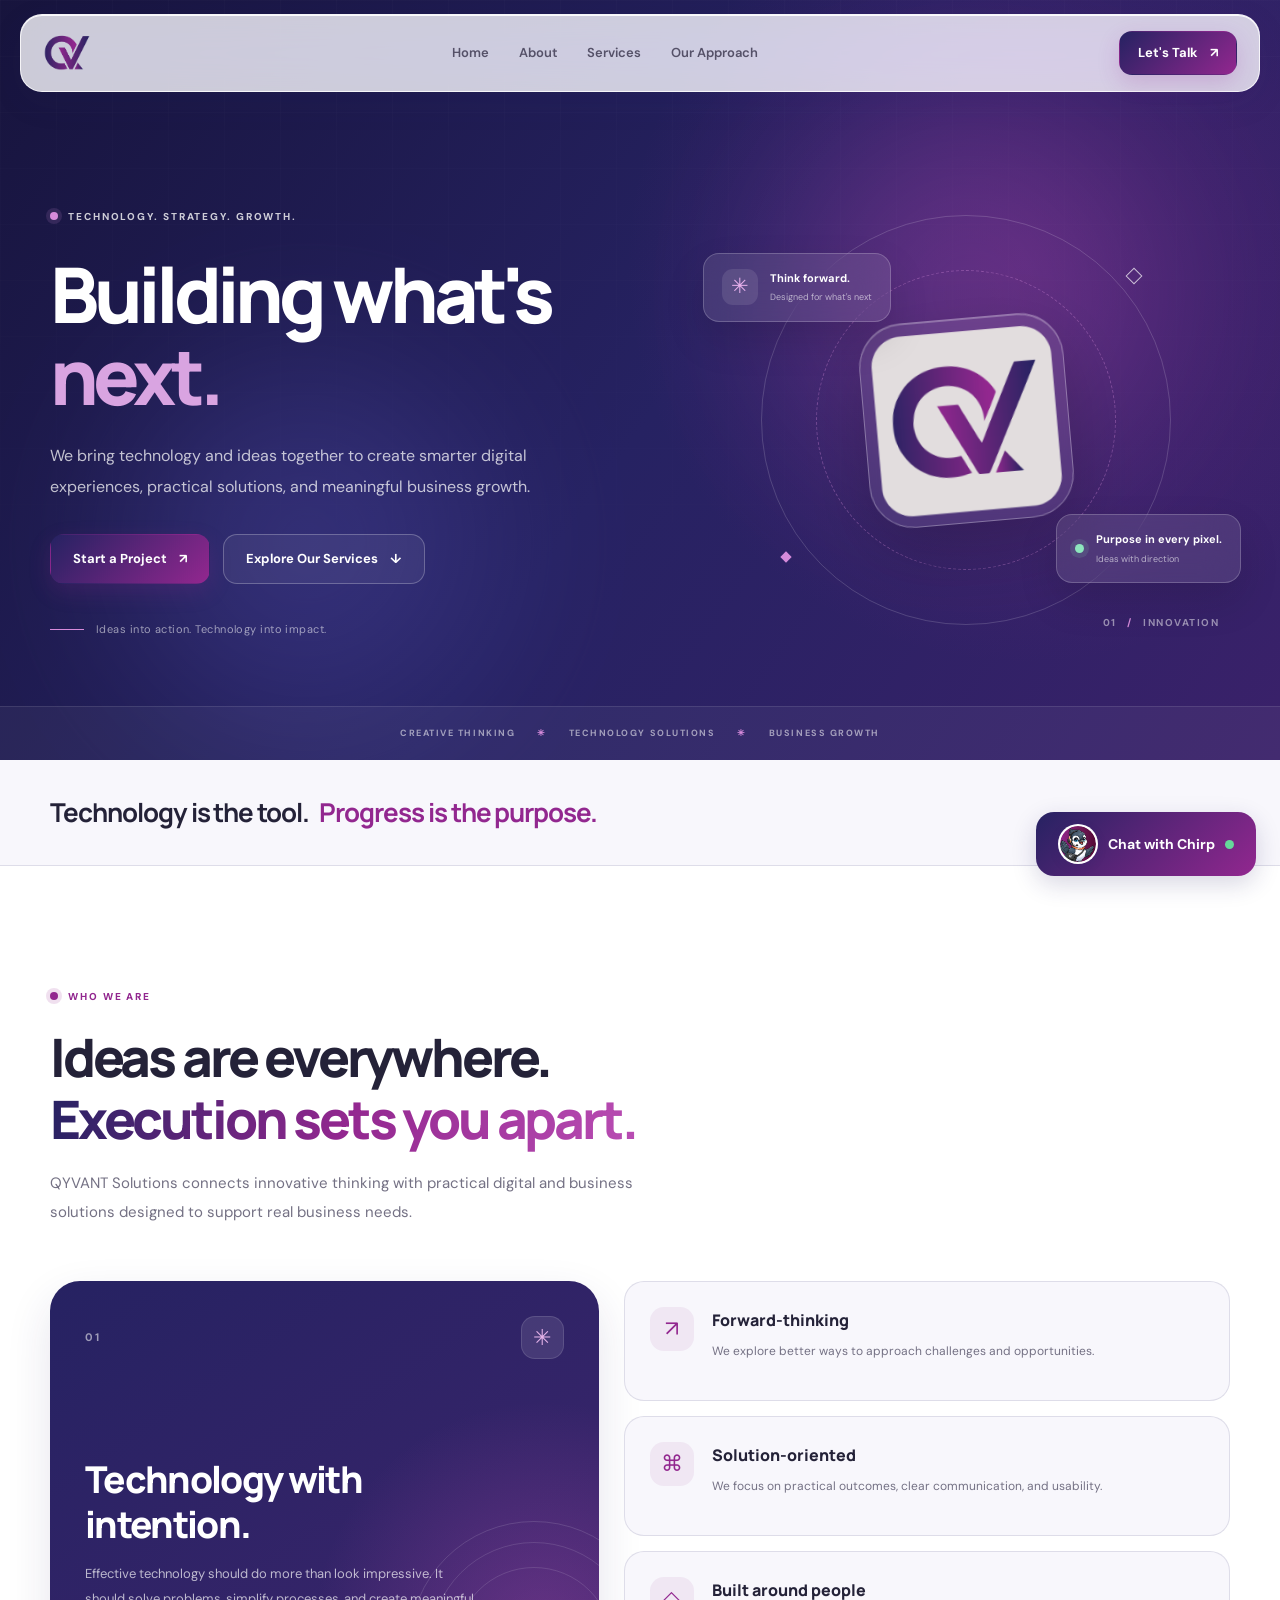
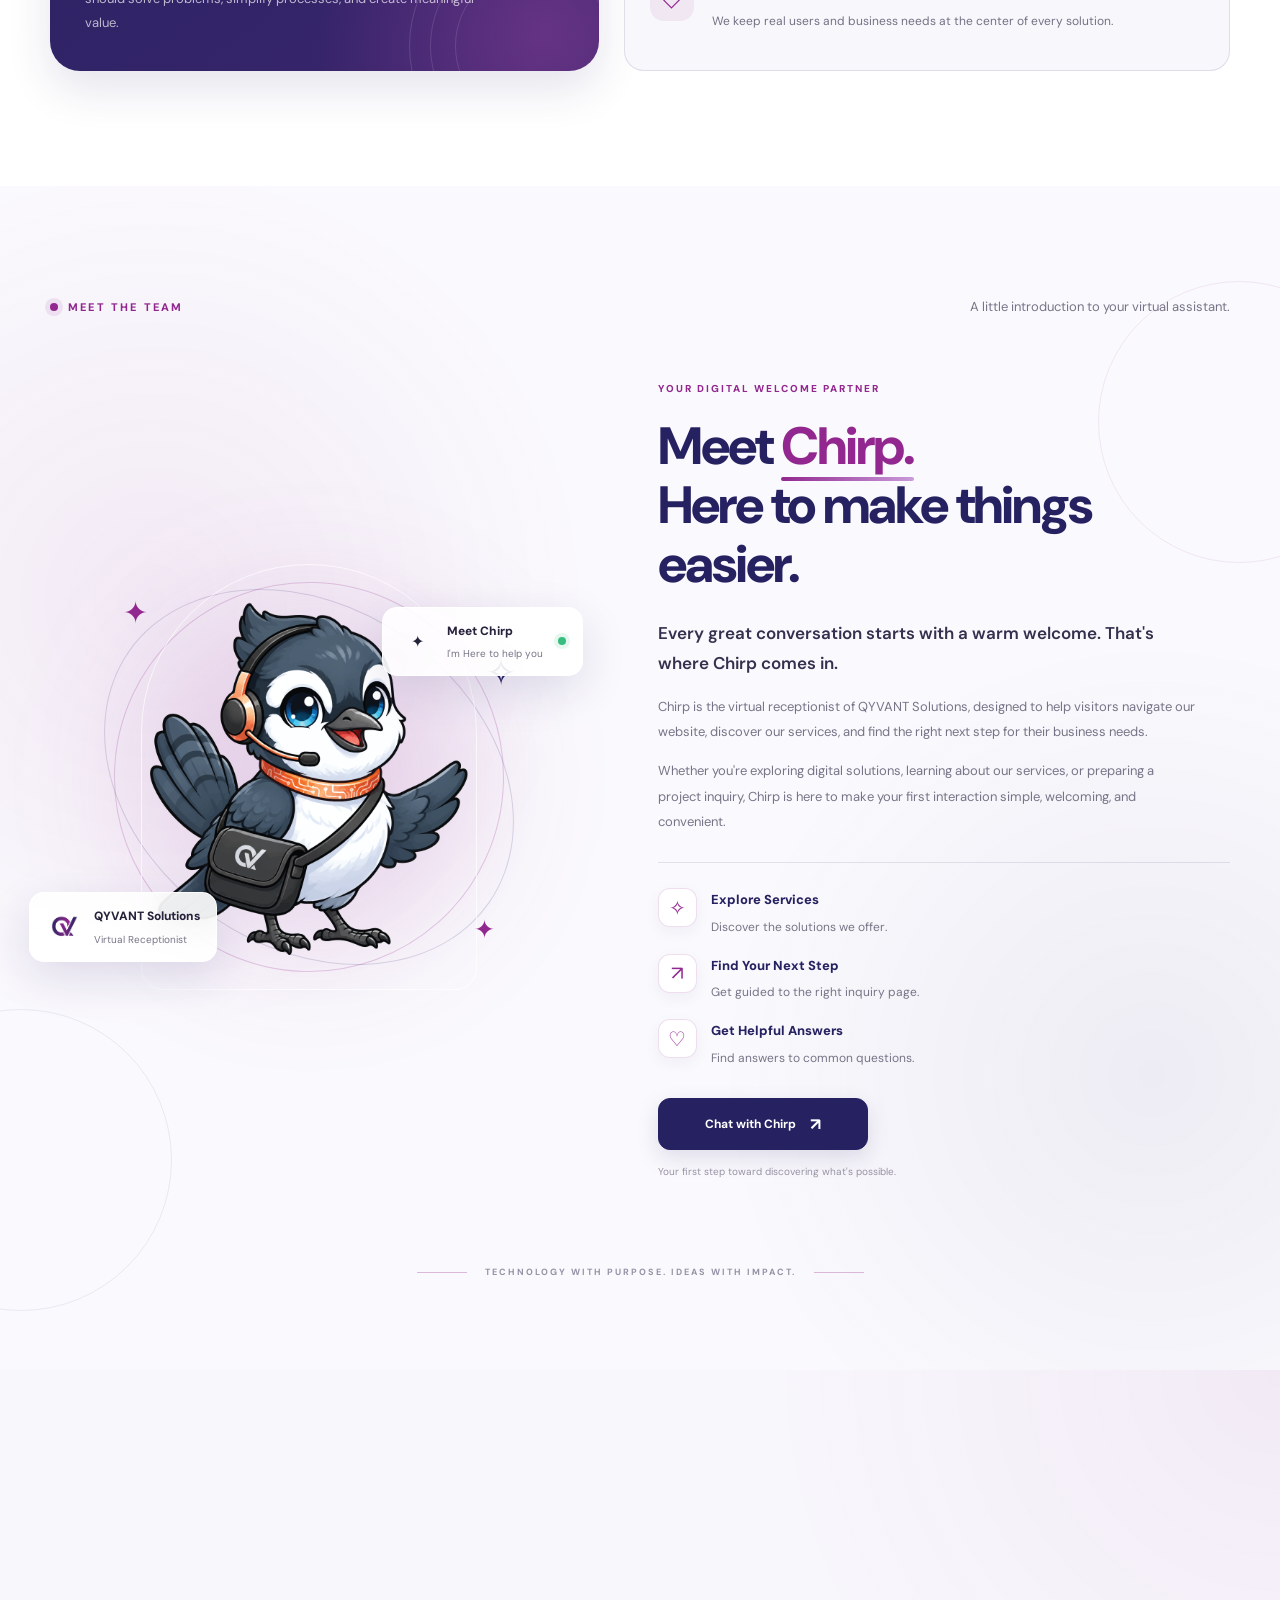
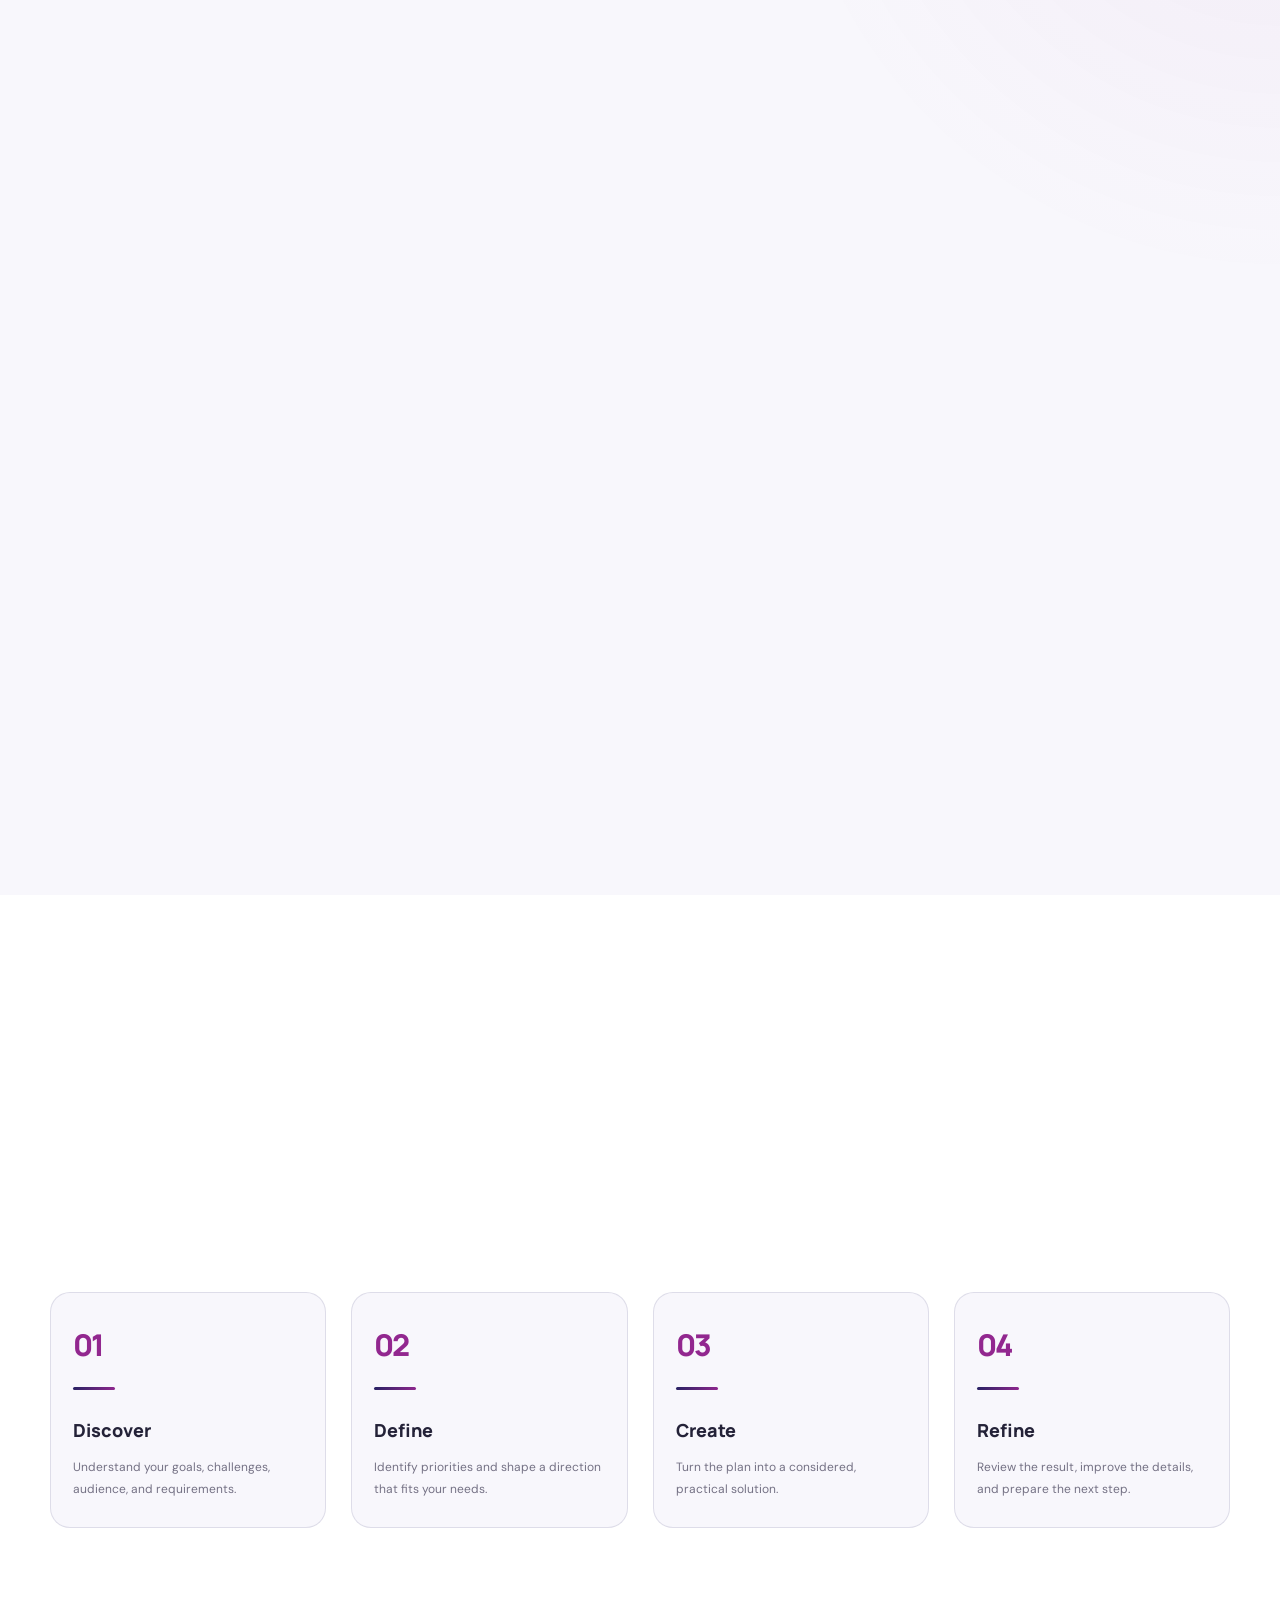
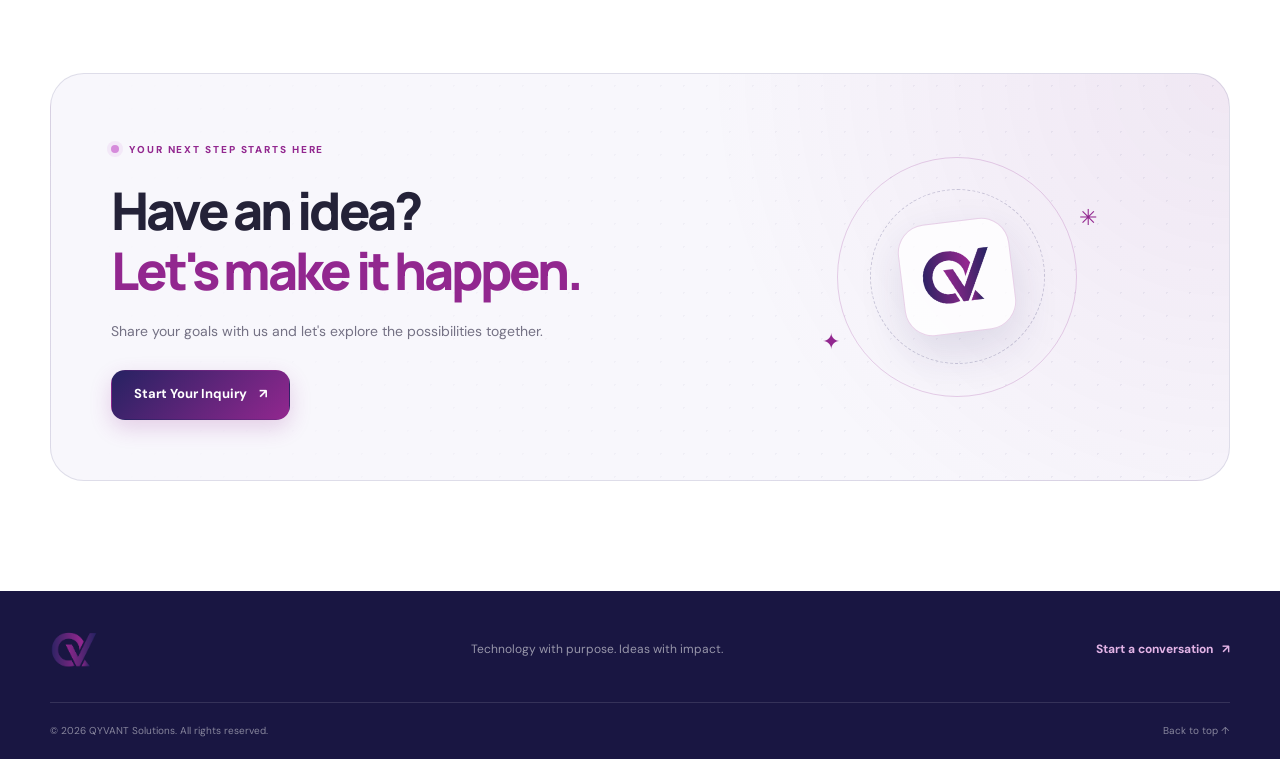
==== commit f00f74e3: "index.html" ====
--- a/index.html
+++ b/index.html
@@ -1,19 +1,31 @@
 <!DOCTYPE html>
 <html lang="en">
+
 <head>
     <meta charset="UTF-8">
     <meta name="viewport" content="width=device-width, initial-scale=1.0">
 
-    <meta name="description" content="Qyvант Solutions delivers digital marketing, social media, branding, website, and business strategy solutions to help organizations grow.">
-
+    <!-- Basic SEO -->
+    <title>QYVANT Solutions | Website Development & Digital Solutions</title>
+
+    <meta name="description" content="QYVANT Solutions helps businesses grow through website development, branding, social media, content creation, and digital solutions.">
+
+    <meta name="robots" content="index, follow">
+
+    <link rel="canonical" href="https://qyvantsolutions.github.io/qyvtsltsofficial/">
+
+    <!-- Website Theme -->
     <meta name="theme-color" content="#262262">
-    <title>QYVANT Solutions | Technology With Purpose</title>
-
+
+    <!-- Google Fonts -->
     <link rel="preconnect" href="https://fonts.googleapis.com">
     <link rel="preconnect" href="https://fonts.gstatic.com" crossorigin>
     <link href="https://fonts.googleapis.com/css2?family=DM+Sans:wght@400;500;600;700&family=Manrope:wght@400;500;600;700;800&display=swap" rel="stylesheet">
 
+    <!-- CSS -->
     <link rel="stylesheet" href="style.css">
+
+    <!-- JavaScript -->
     <script src="script.js" defer></script>
 </head>
 <body>
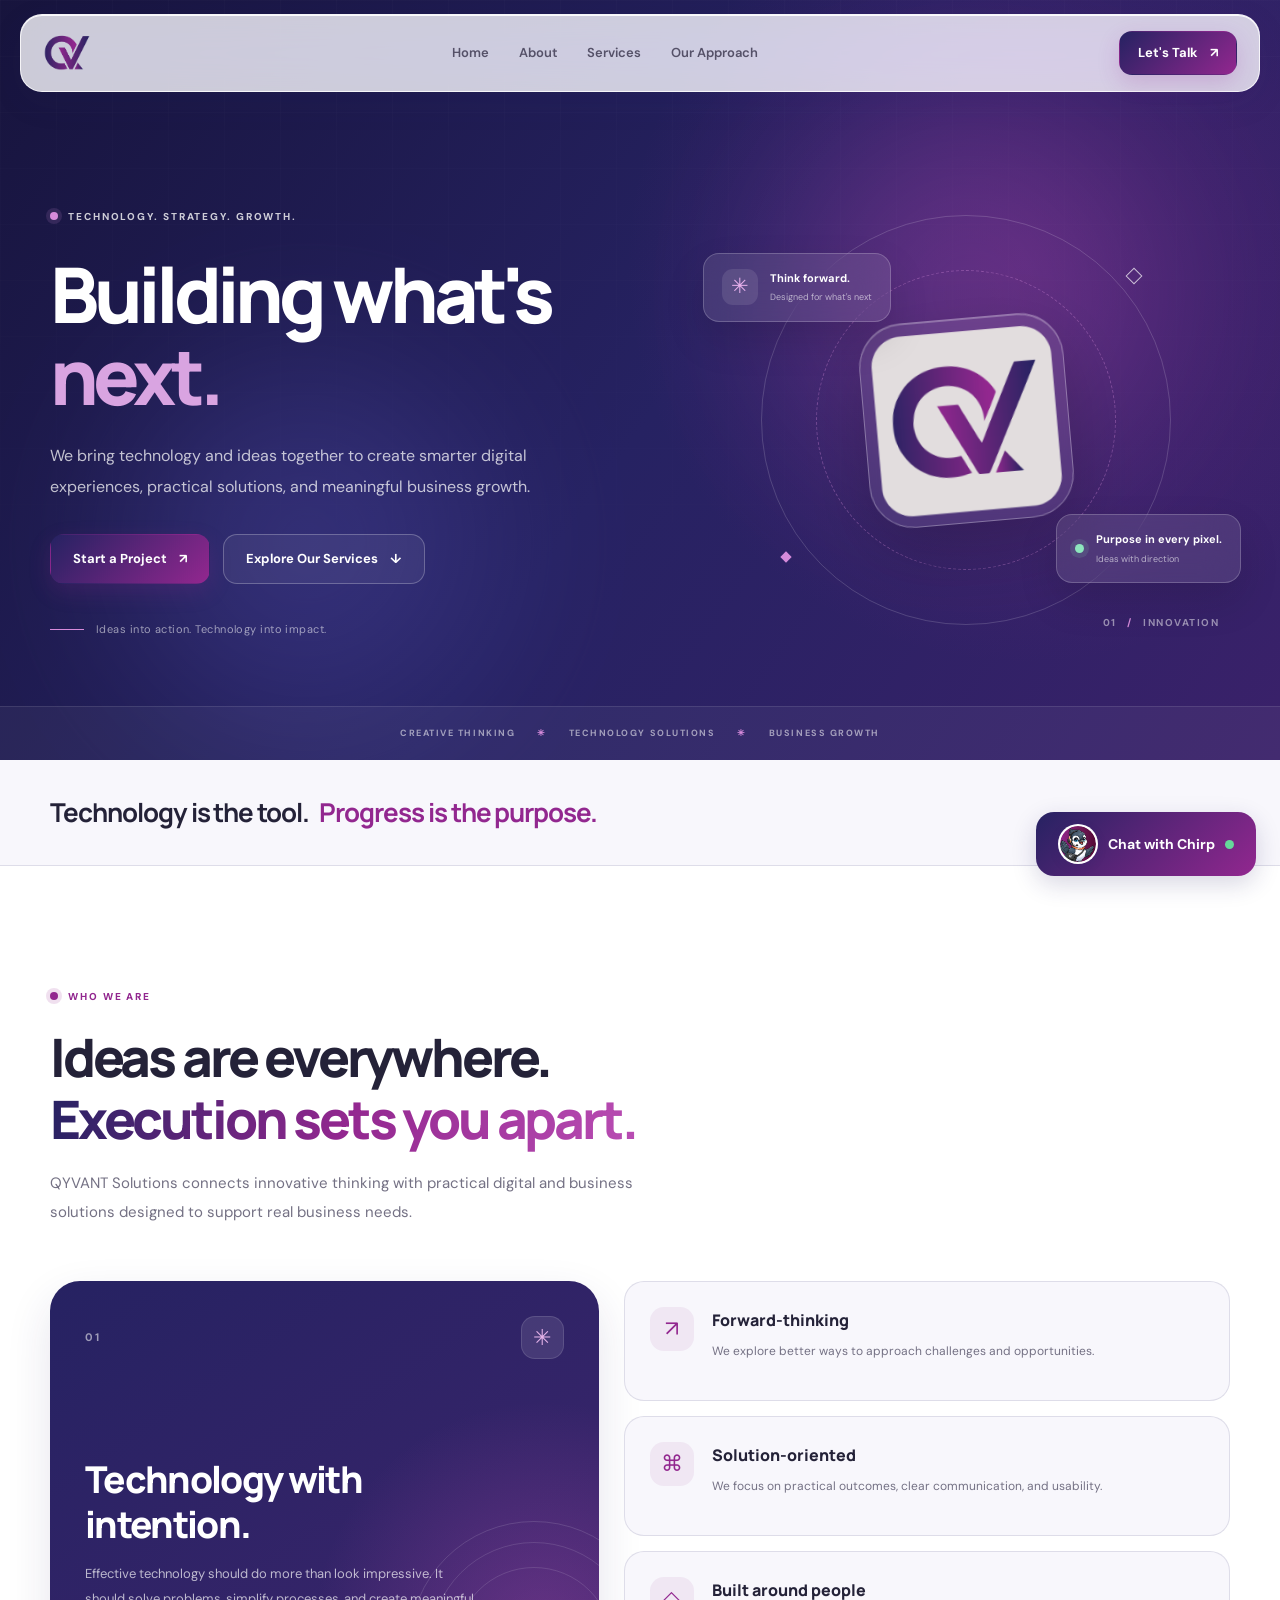
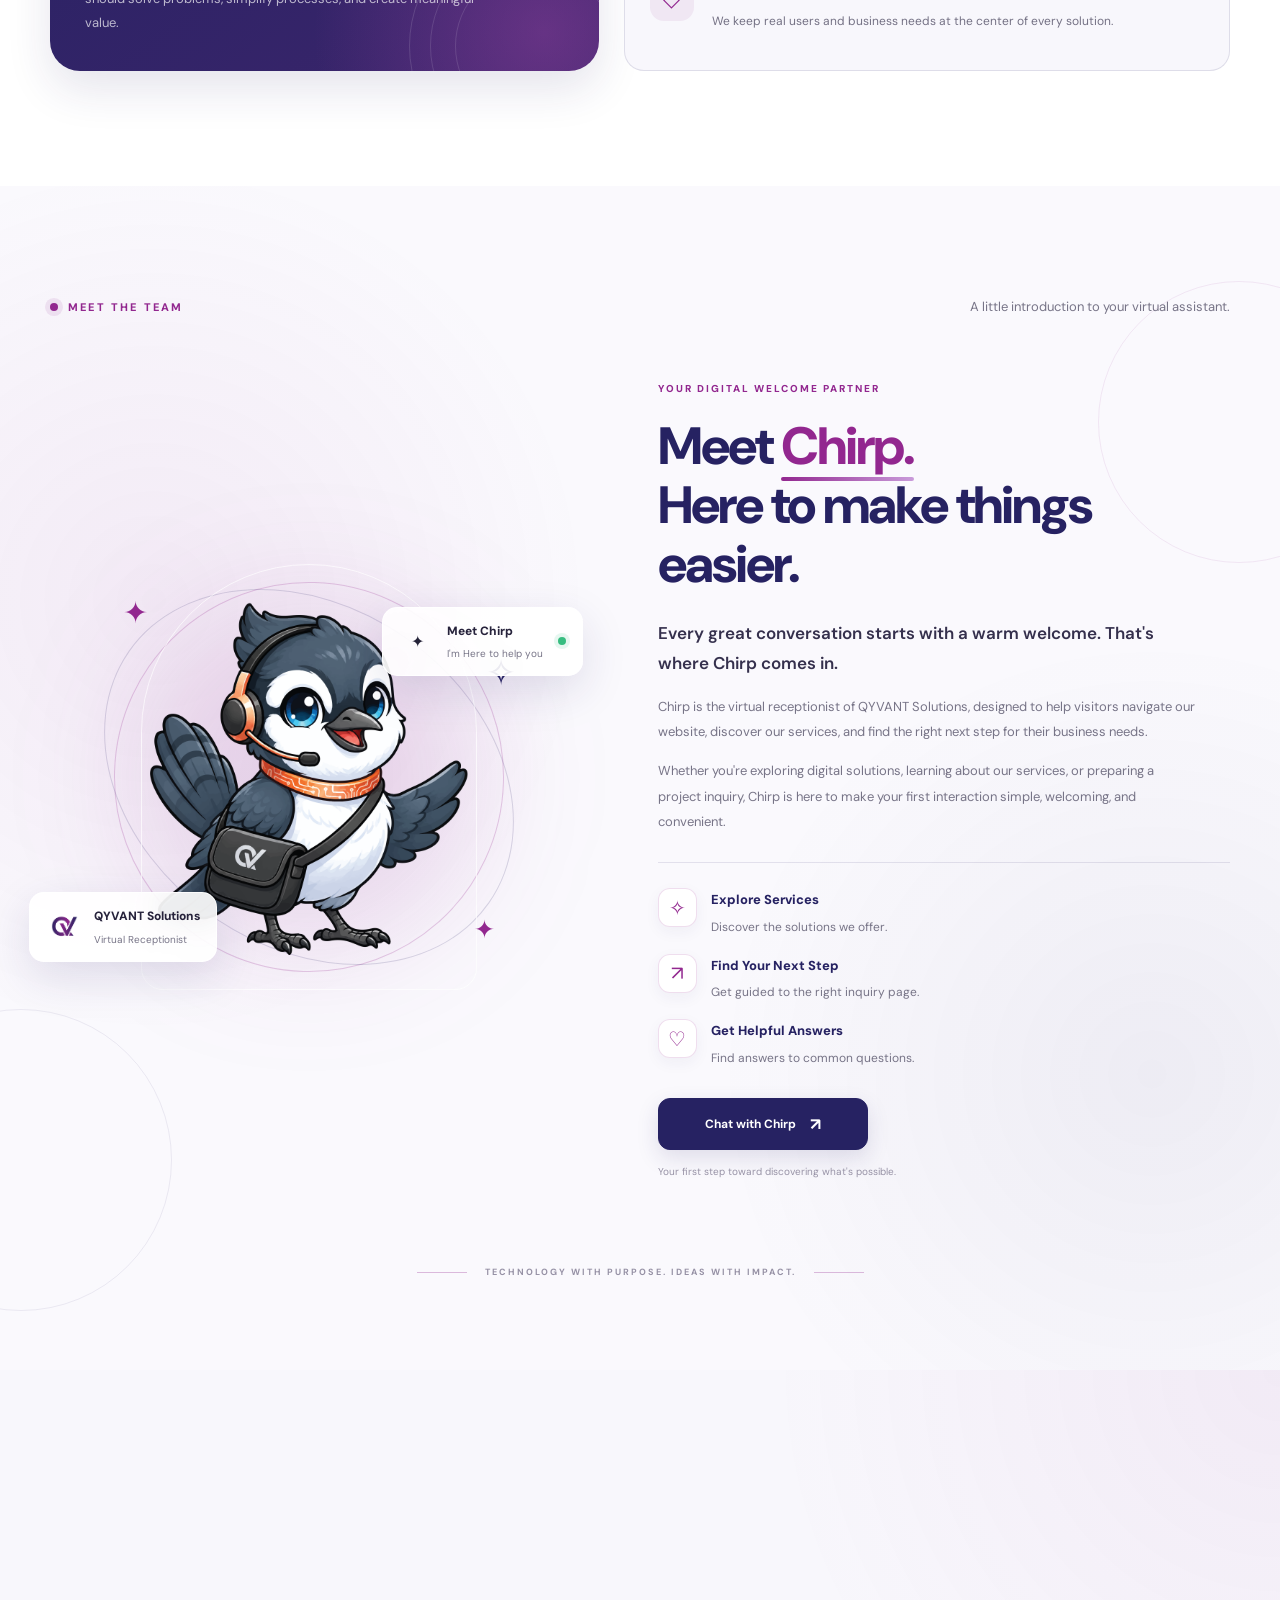
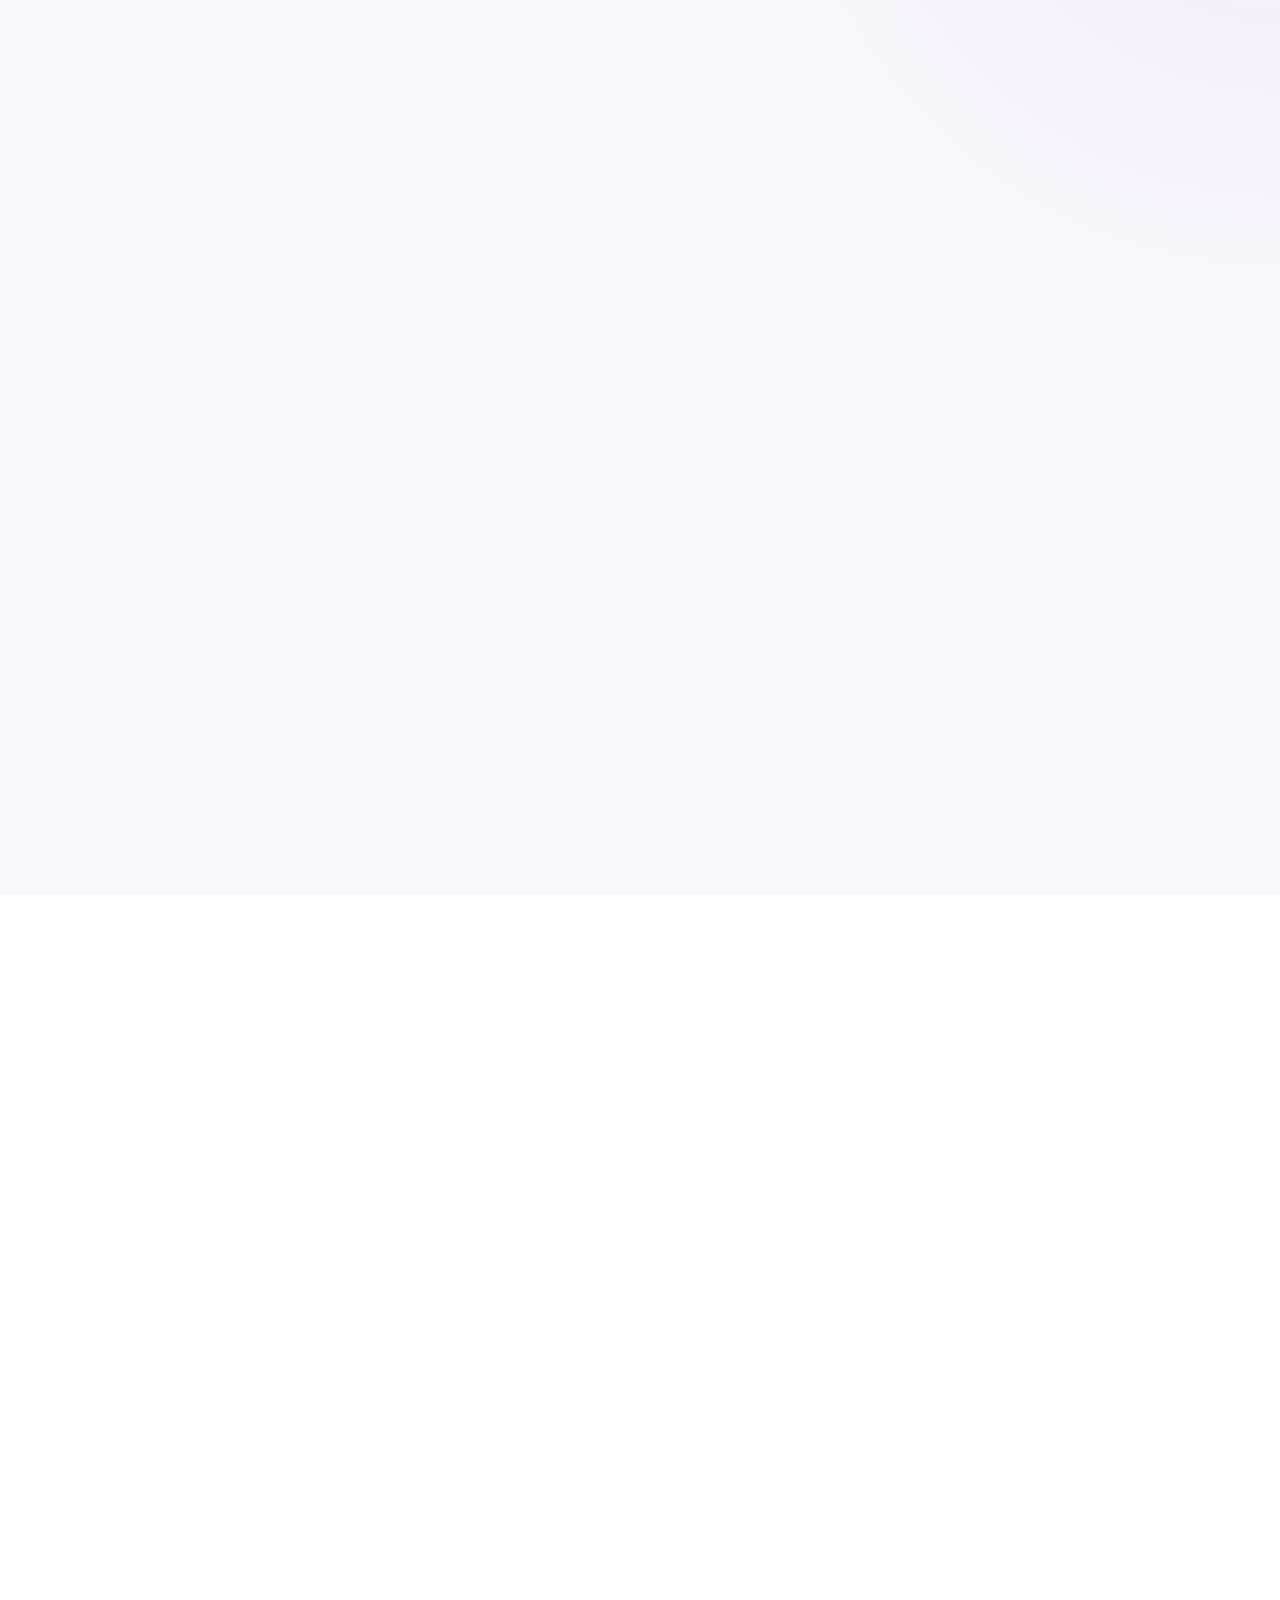
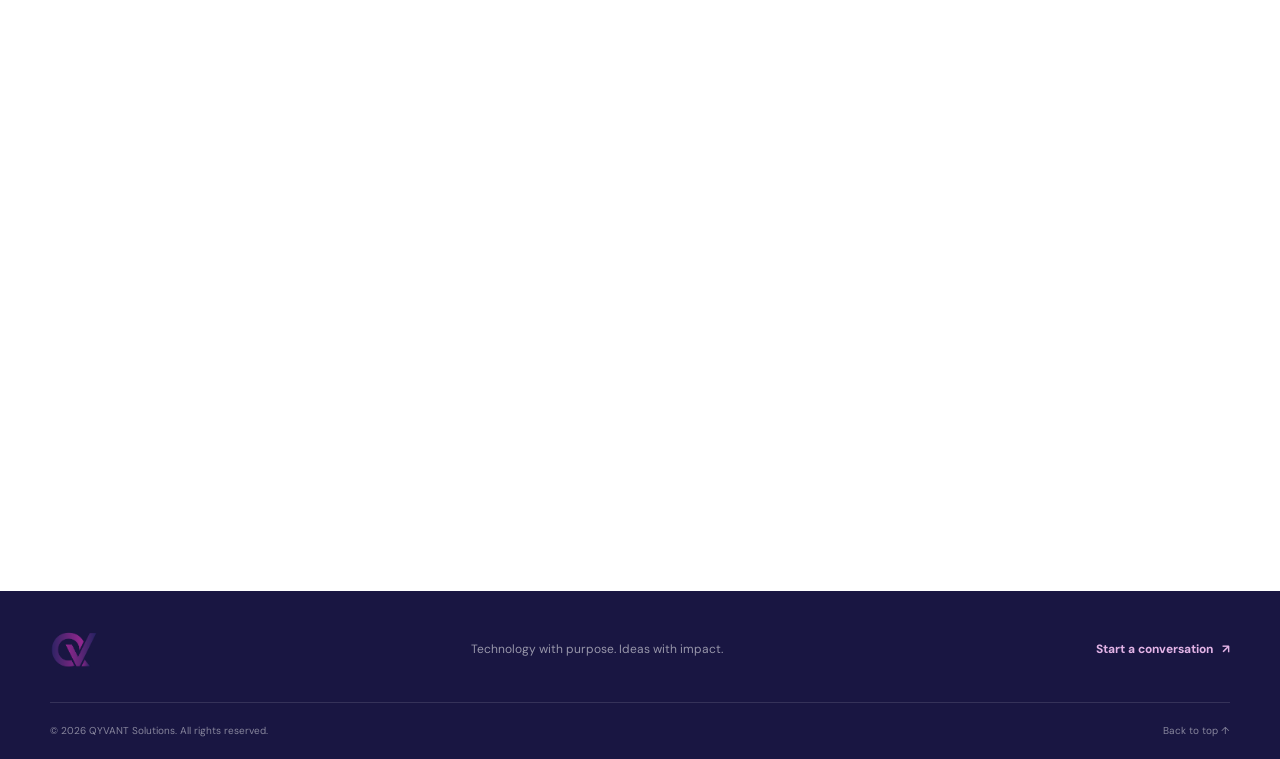
==== commit fb2afc9f: "index.html" ====
--- a/index.html
+++ b/index.html
@@ -9,7 +9,7 @@
     <title>QYVANT Solutions | Website Development & Digital Solutions</title>
 
     <meta name="description" content="QYVANT Solutions helps businesses grow through website development, branding, social media, content creation, and digital solutions.">
-
+    <meta name="google-site-verification" content="uup5ydKGculr3kdtuLas_qeuDhUmml5cj5e3mpDttaM" />
     <meta name="robots" content="index, follow">
 
     <link rel="canonical" href="https://qyvantsolutions.github.io/qyvtsltsofficial/">
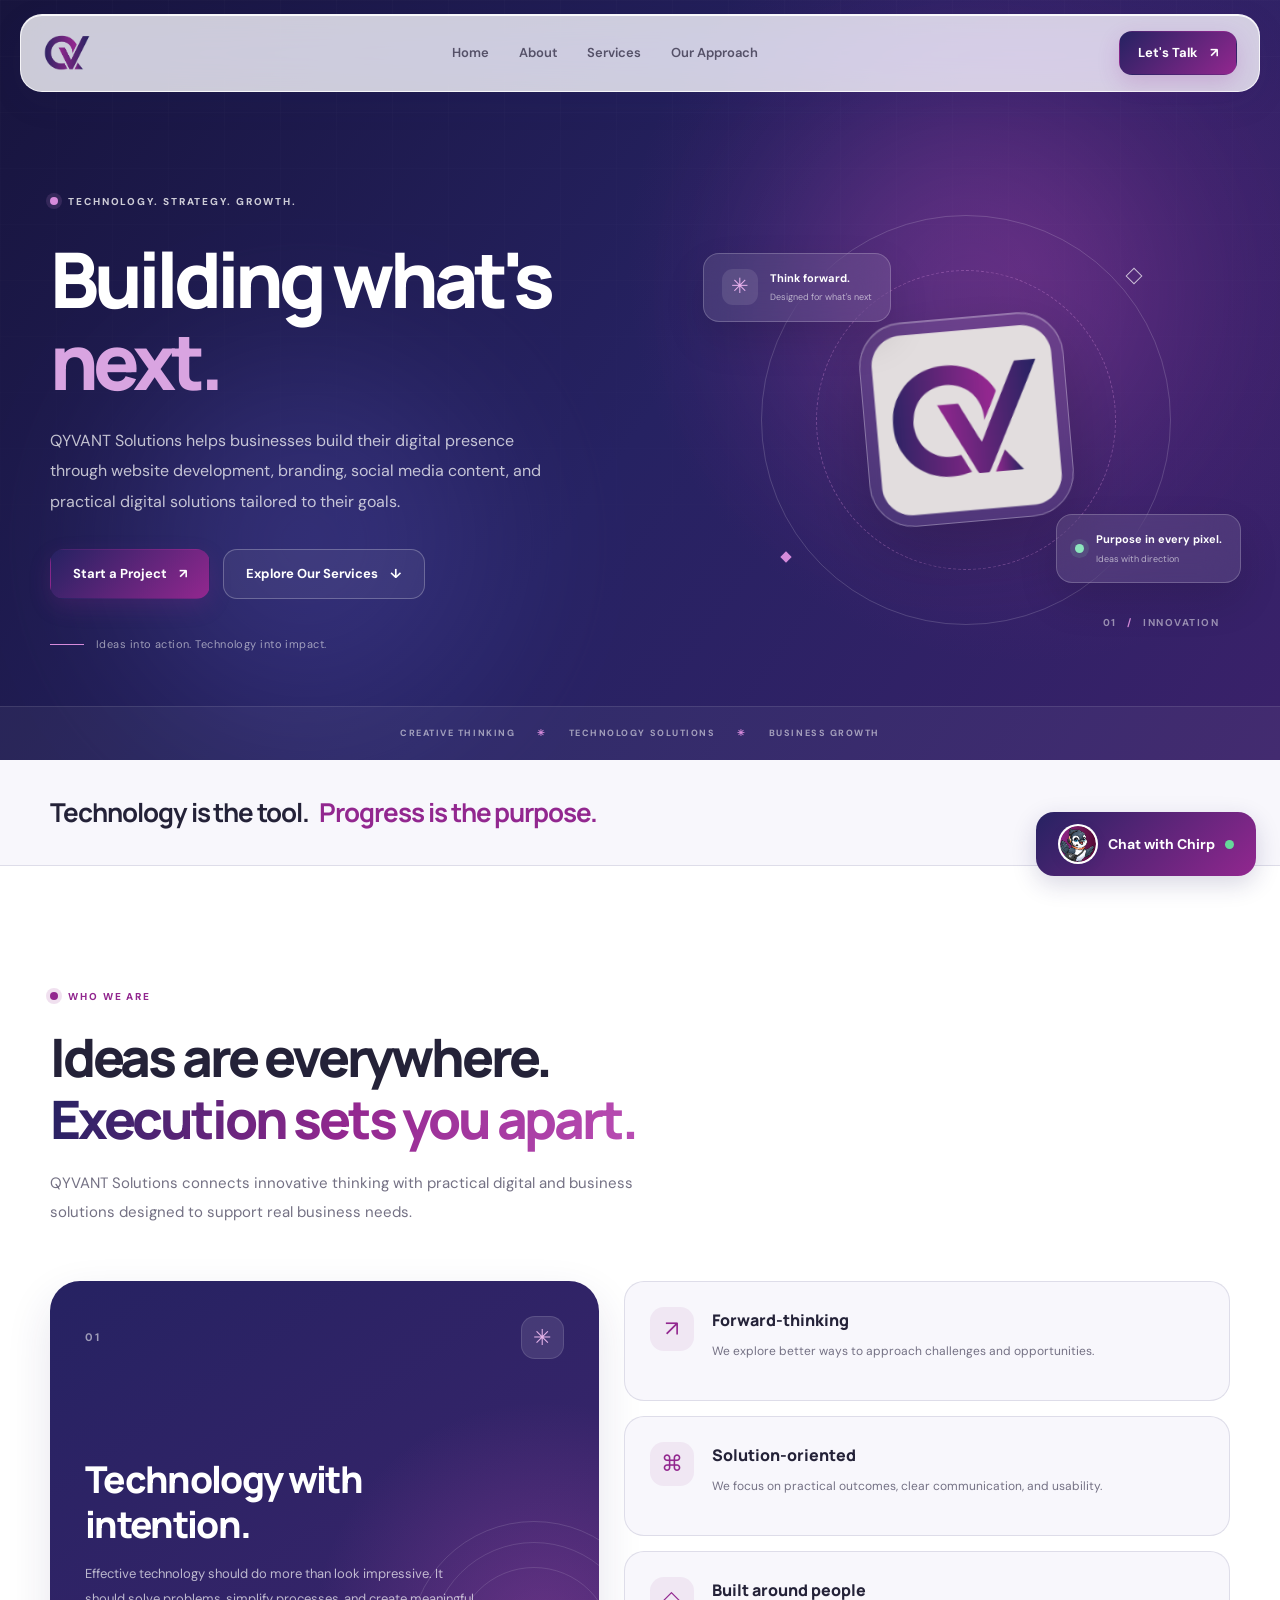
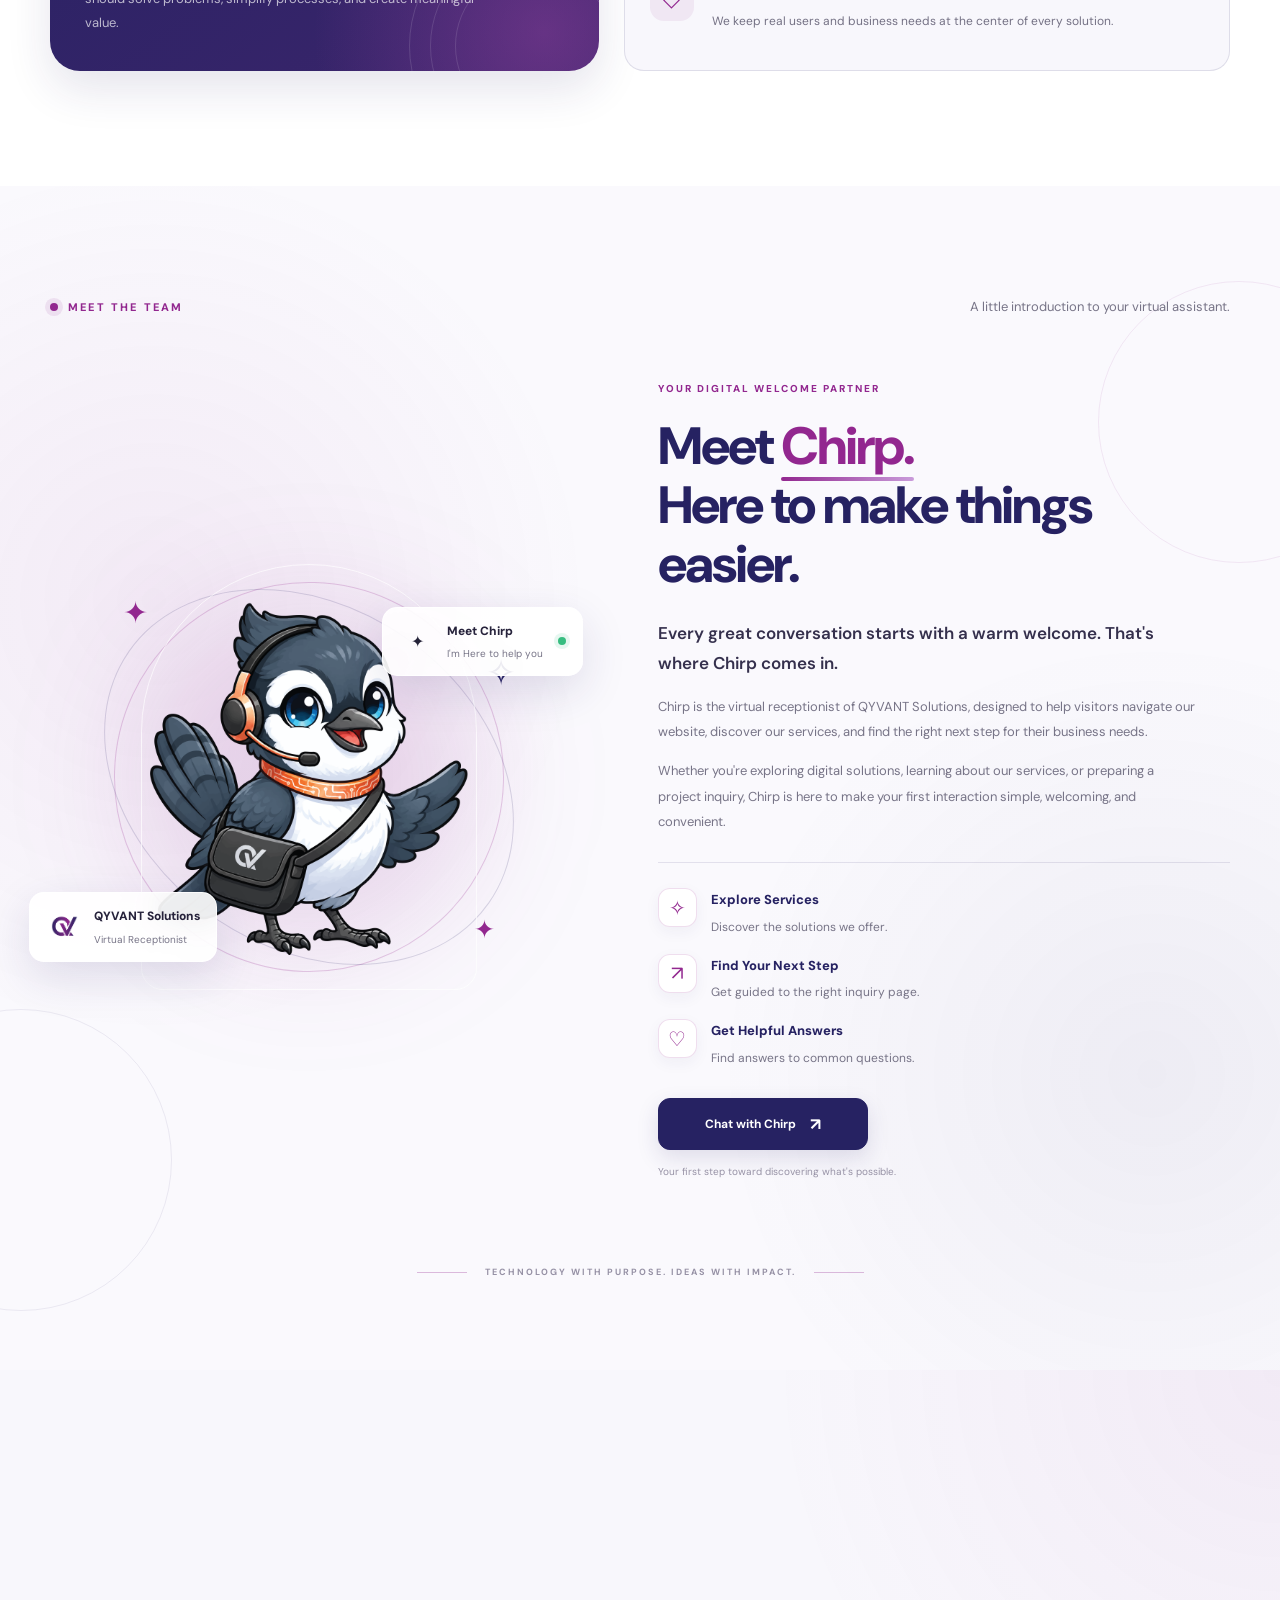
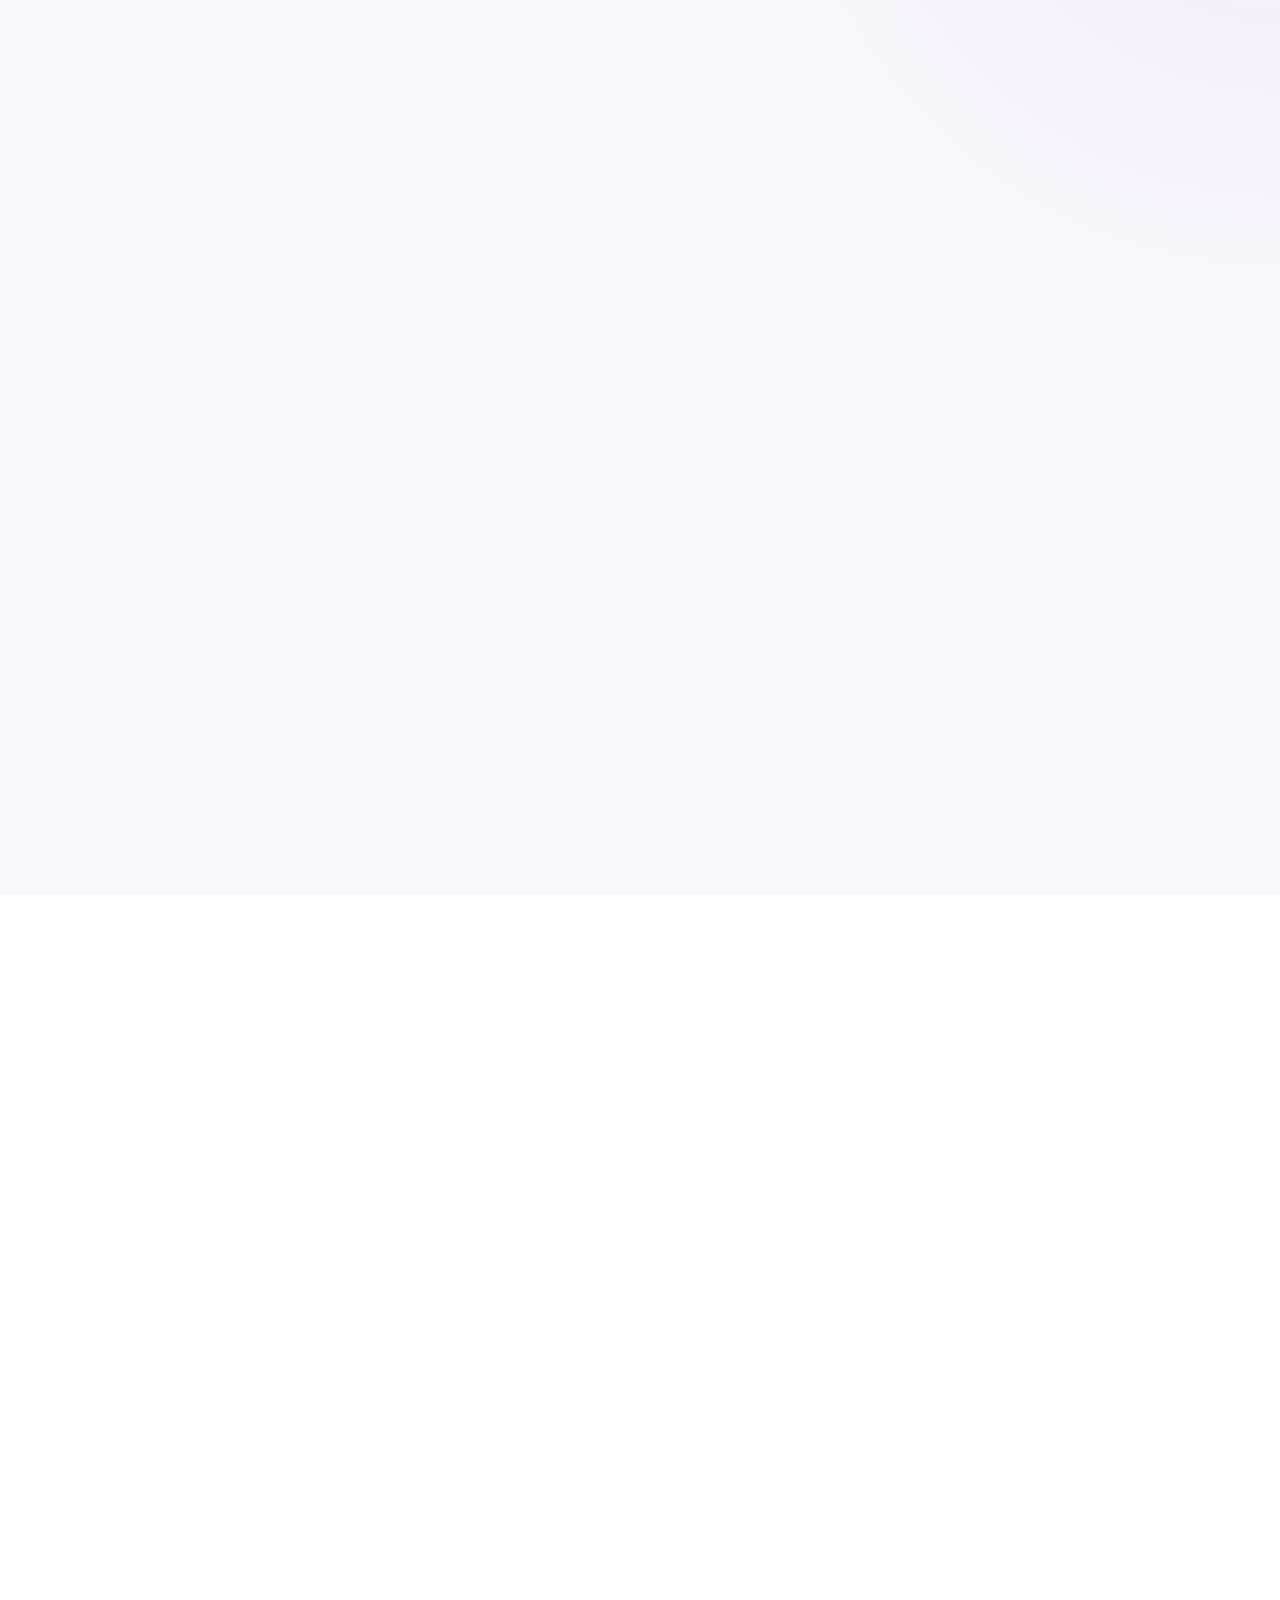
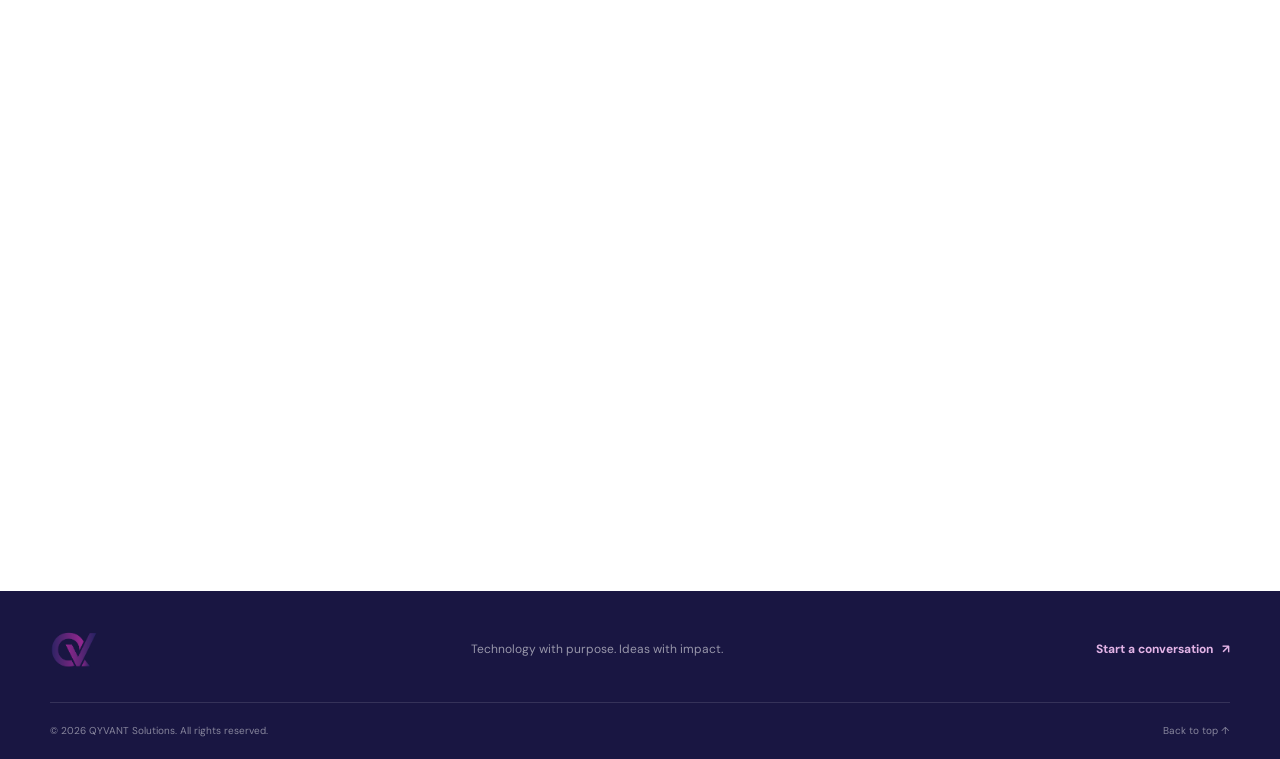
==== commit d3da2ae5: "index.html" ====
--- a/index.html
+++ b/index.html
@@ -85,9 +85,10 @@
                     </h1>
 
                     <p class="hero-description">
-                        We bring technology and ideas together to create
-                        smarter digital experiences, practical solutions,
-                        and meaningful business growth.
+                        QYVANT Solutions helps businesses build their digital
+                        presence through website development, branding,
+                        social media content, and practical digital solutions
+                        tailored to their goals.
                     </p>
 
                     <div class="hero-actions">
